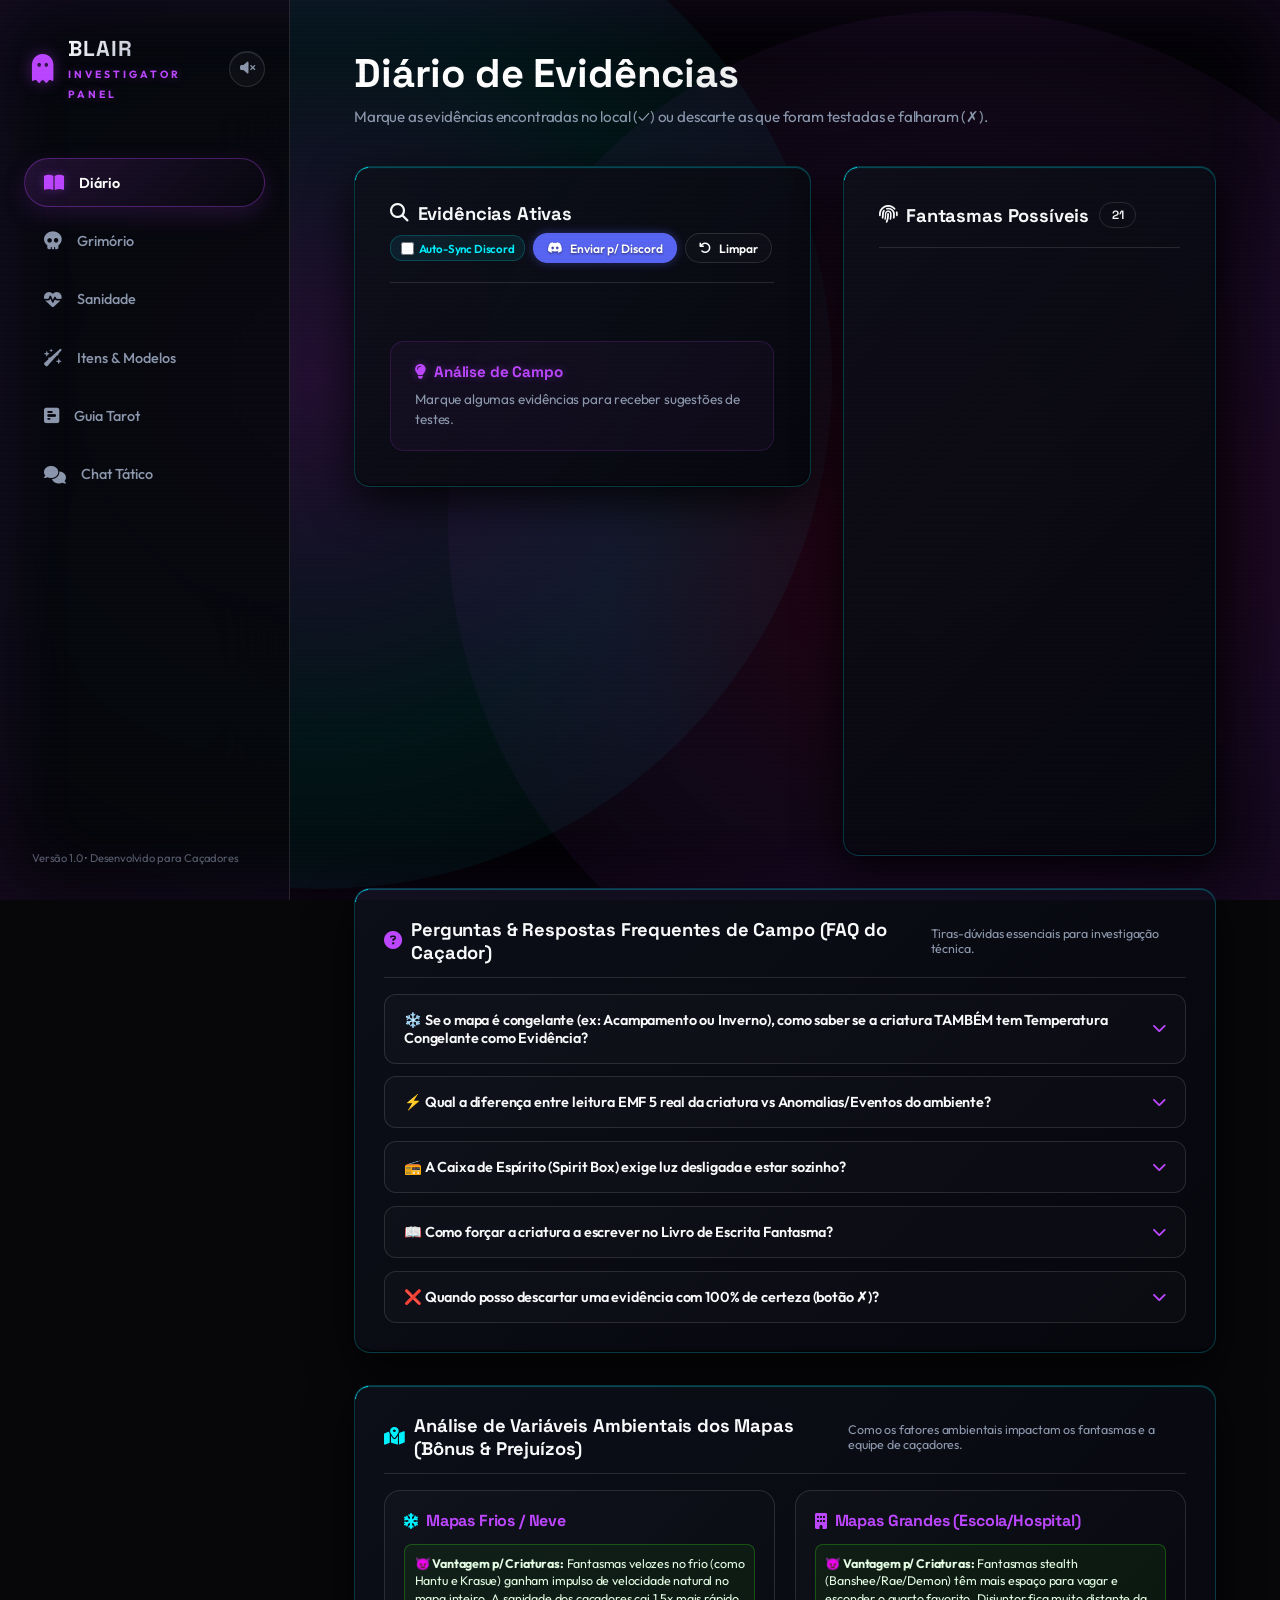
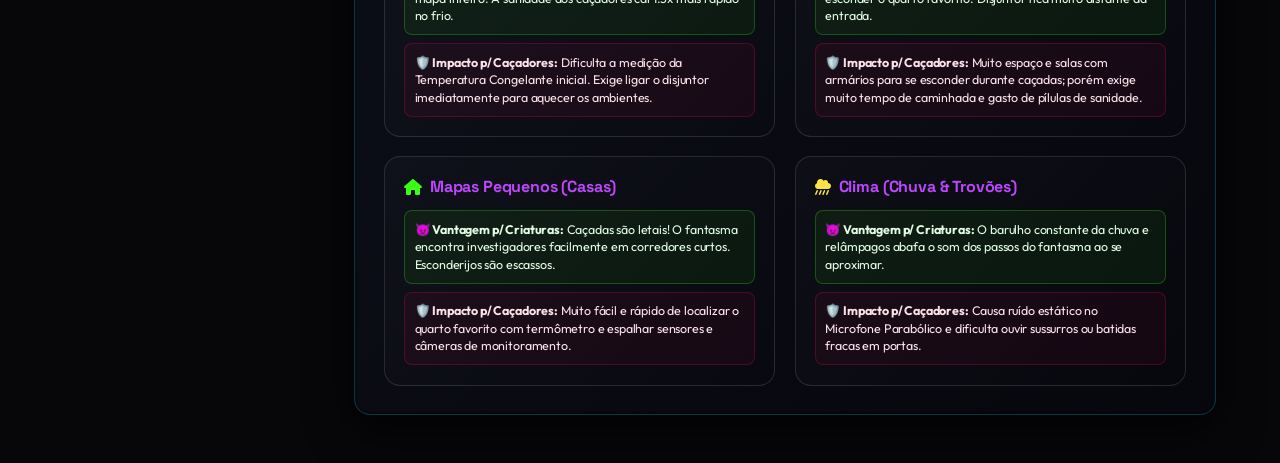
==== index.html @ cfa24bbe "Add files via upload" ====
<!DOCTYPE html>
<html lang="pt-BR">
<head>
    <meta charset="UTF-8">
    <meta name="viewport" content="width=device-width, initial-scale=1.0">
    <meta name="description" content="O guia interativo definitivo para investigadores do jogo Blair no Roblox. Calcule riscos de caçada, filtre evidências e conheça os 21 fantasmas.">
    <title>Diário do Investigador: Blair (Roblox)</title>
    <!-- Google Fonts -->
    <link rel="preconnect" href="https://fonts.googleapis.com">
    <link rel="preconnect" href="https://fonts.gstatic.com" crossorigin>
    <link href="https://fonts.googleapis.com/css2?family=Outfit:wght@300;400;600;800&family=Space+Grotesk:wght@400;700&display=swap" rel="stylesheet">
    <!-- FontAwesome for Icons -->
    <link rel="stylesheet" href="https://cdnjs.cloudflare.com/ajax/libs/font-awesome/6.4.0/css/all.min.css">
    <!-- Custom CSS -->
    <link rel="stylesheet" href="styles.css">
</head>
<body class="dark-theme">
    <div class="glow-container"></div>
    
    <div id="global-toast-notification" style="position: fixed; top: 20px; right: 20px; z-index: 99999; display: flex; flex-direction: column; gap: 0.5rem; pointer-events: none;"></div>

    <div class="app-container">
        <!-- Sidebar Navigation -->
        <aside class="sidebar">
            <div class="brand" style="display: flex; justify-content: space-between; align-items: center; width: 100%; margin-bottom: 3.5rem;">
                <div style="display: flex; align-items: center; gap: 0.9rem;">
                    <i class="fa-solid fa-ghost logo-icon"></i>
                    <div class="brand-text">
                        <h2>BLAIR</h2>
                        <span>INVESTIGATOR PANEL</span>
                    </div>
                </div>
                <button id="btn-toggle-audio" class="state-btn" style="border-radius: 50%; width: 36px; height: 36px; background: rgba(255,255,255,0.03); border: 1px solid var(--border-color); color: var(--text-muted); cursor: pointer; flex-shrink: 0;" title="Alternar Áudio Espacial">
                    <i class="fa-solid fa-volume-xmark" id="audio-icon"></i>
                </button>
            </div>
            <nav class="nav-menu">
                <button class="nav-btn active" data-tab="solver" id="btn-solver">
                    <i class="fa-solid fa-book-open"></i> <span>Diário</span>
                </button>
                <button class="nav-btn" data-tab="ghosts" id="btn-ghosts">
                    <i class="fa-solid fa-skull"></i> <span>Grimório</span>
                </button>
                <button class="nav-btn" data-tab="sanity" id="btn-sanity">
                    <i class="fa-solid fa-heart-pulse"></i> <span>Sanidade</span>
                </button>
                <button class="nav-btn" data-tab="cursed" id="btn-cursed">
                    <i class="fa-solid fa-wand-sparkles"></i> <span>Itens & Modelos</span>
                </button>
                <button class="nav-btn" data-tab="tarot-guide" id="btn-tarot-guide">
                    <i class="fa-solid fa-square-poll-horizontal"></i> <span>Guia Tarot</span>
                </button>
                <button class="nav-btn" data-tab="forum" id="btn-forum">
                    <i class="fa-solid fa-comments"></i> <span>Chat Tático</span>
                </button>
            </nav>
            <div class="sidebar-footer">
                <p>Versão 1.0 • Desenvolvido para Caçadores</p>
            </div>
        </aside>

        <!-- Main Content Area -->
        <main class="main-content">
            <!-- Mobile Top Bar (Mobile Only) -->
            <header class="mobile-top-bar">
                <div style="display: flex; align-items: center; gap: 0.6rem;">
                    <i class="fa-solid fa-ghost logo-icon" style="font-size: 1.25rem; color: var(--primary);"></i>
                    <div>
                        <h2 style="font-family: var(--font-header); font-size: 1.05rem; color: #fff; margin: 0; letter-spacing: 1px;">BLAIR <span style="font-size: 0.6rem; color: var(--accent-blue); font-family: var(--font-body); display: inline-block; margin-left: 0.3rem;">HUD MOBILE</span></h2>
                    </div>
                </div>
                <button id="btn-toggle-audio-mobile" class="state-btn" style="border-radius: 50%; width: 38px; height: 38px; background: rgba(255,255,255,0.05); border: 1px solid var(--border-color); color: var(--text-muted); cursor: pointer; display: flex; align-items: center; justify-content: center;" title="Alternar Som">
                    <i class="fa-solid fa-volume-xmark" id="audio-icon-mobile"></i>
                </button>
            </header>

            <!-- TAB 1: EVIDENCE SOLVER -->
            <section id="tab-solver" class="tab-content active">
                <header class="tab-header">
                    <h1>Diário de Evidências</h1>
                    <p>Marque as evidências encontradas no local (✓) ou descarte as que foram testadas e falharam (✗).</p>
                </header>
                
                <div class="grid-layout">
                    <!-- Left: Evidence Control Center -->
                    <div class="card glass-card evidence-control">
                        <div class="card-header" style="flex-wrap: wrap; gap: 0.5rem; justify-content: space-between; align-items: center;">
                            <h3><i class="fa-solid fa-magnifying-glass"></i> Evidências Ativas</h3>
                            <div style="display: flex; gap: 0.5rem; align-items: center; flex-wrap: wrap;">
                                <label style="font-size: 0.72rem; color: var(--accent-blue); display: flex; align-items: center; gap: 0.3rem; cursor: pointer; font-weight: 600; background: rgba(0,240,255,0.08); padding: 0.3rem 0.6rem; border-radius: 12px; border: 1px solid rgba(0,240,255,0.2);">
                                    <input type="checkbox" id="chk-auto-discord-sync" style="accent-color: var(--accent-blue);"> Auto-Sync Discord
                                </label>
                                <button class="btn btn-primary" id="btn-broadcast-solver-discord" style="background: #5865F2; border-color: #5865F2; font-size: 0.75rem; padding: 0.4rem 0.8rem; border-radius: 14px; box-shadow: 0 0 10px rgba(88,101,242,0.4);">
                                    <i class="fa-brands fa-discord"></i> Enviar p/ Discord
                                </button>
                                <button class="btn btn-secondary" id="btn-reset-evidence" style="font-size: 0.75rem; padding: 0.4rem 0.8rem;">
                                    <i class="fa-solid fa-arrow-rotate-left"></i> Limpar
                                </button>
                            </div>
                        </div>
                        
                        <div class="evidence-list" id="evidence-selector-grid">
                            <!-- Evidences will be dynamically rendered here with 3 states: Neutral, Confirmed, Discarded -->
                        </div>

                        <!-- Solver Recommendations box -->
                        <div class="recommendations-box" id="solver-recommendations">
                            <h4><i class="fa-solid fa-lightbulb"></i> Análise de Campo</h4>
                            <p id="recommendation-text">Marque algumas evidências para receber sugestões de testes.</p>
                        </div>

                        <!-- Tool Image Viewer -->
                        <div class="tool-viewer-box glass-card" id="tool-photo-viewer" style="margin-top: 1.5rem; display: none; padding: 1.2rem;">
                            <h4 style="color: var(--accent-blue); font-size: 0.95rem; margin-bottom: 0.8rem; display: flex; align-items: center; gap: 0.5rem; font-family: var(--font-header);">
                                <i class="fa-solid fa-camera"></i> Detalhe do Equipamento
                            </h4>
                            <div class="tool-photo-container" style="width: 100%; height: 180px; border-radius: 8px; overflow: hidden; border: 1px solid var(--border-color); background: rgba(0,0,0,0.3); margin-bottom: 0.8rem;">
                                <img id="tool-photo-img" src="" alt="Foto do item" style="width: 100%; height: 100%; object-fit: cover;">
                            </div>
                            <h5 id="tool-photo-name" style="font-size: 0.9rem; margin-bottom: 0.3rem; color: var(--text-main); font-weight: 700;">Dispositivo</h5>
                            <p id="tool-photo-desc" style="font-size: 0.75rem; color: var(--text-muted); line-height: 1.4;">Carregando...</p>
                        </div>
                    </div>

                    <!-- Right: Filtered Ghost List -->
                    <div class="card glass-card possible-ghosts-container">
                        <div class="card-header">
                            <h3>
                                <i class="fa-solid fa-fingerprint"></i> Fantasmas Possíveis 
                                <span class="badge" id="possible-ghost-count">21</span>
                            </h3>
                        </div>
                        <div class="ghosts-scroll-list" id="possible-ghosts-list">
                            <!-- Filtered ghosts list with evidence bubbles will be rendered here -->
                        </div>
                    </div>
                </div>

                <!-- FAQ & Practical Questions Section -->
                <div class="card glass-card" style="margin-top: 2rem; padding: 1.8rem;">
                    <div class="card-header" style="margin-bottom: 1rem; border-bottom: 1px solid var(--border-color); padding-bottom: 0.8rem;">
                        <h3><i class="fa-solid fa-circle-question" style="color: var(--primary);"></i> Perguntas & Respostas Frequentes de Campo (FAQ do Caçador)</h3>
                        <span style="font-size: 0.78rem; color: var(--text-muted);">Tiras-dúvidas essenciais para investigação técnica.</span>
                    </div>

                    <div class="faq-accordion">
                        <div class="faq-item">
                            <div class="faq-question">
                                <span>❄️ Se o mapa é congelante (ex: Acampamento ou Inverno), como saber se a criatura TAMBÉM tem Temperatura Congelante como Evidência?</span>
                                <i class="fa-solid fa-chevron-down chevron-icon"></i>
                            </div>
                            <div class="faq-answer">
                                Nos mapas com clima frio ou congelante natural, a temperatura ambiente do mapa já cai naturalmente perto de 0°C a 3°C. Para confirmar se a <strong>Temperatura Congelante é uma Evidência oficial da criatura</strong>:<br>
                                1. <strong>Ligue o Disjuntor Geral (Breaker):</strong> Isso aquece o mapa normal para cerca de 10°C a 15°C. Se a sala do fantasma continuar caindo abaixo de 0°C ou atingir valores negativos (&lt; 0°C ou -5°C no Termômetro), é EVIDÊNCIA CONFIRMADA.<br>
                                2. <strong>Vapor da Respiração:</strong> Em mapas normais aquecidos, ver o bafinho/vapor da boca só ocorre no quarto do fantasma com evidência de frio.
                            </div>
                        </div>

                        <div class="faq-item">
                            <div class="faq-question">
                                <span>⚡ Qual a diferença entre leitura EMF 5 real da criatura vs Anomalias/Eventos do ambiente?</span>
                                <i class="fa-solid fa-chevron-down chevron-icon"></i>
                            </div>
                            <div class="faq-answer">
                                Anomalias elétricas normais do mapa causam picos temporários de EMF Nível 2 a 4 ao apagar luzes ou mexer em portas. <strong>EMF Nível 5 é uma prova oficial</strong> e só ocorre quando há uma chance de 25% em QUALQUER interação do fantasma (arremessar objeto, tocar janela ou bater porta) apitar exatamente no nível 5 (todas as luzes vermelhas do leitor).
                            </div>
                        </div>

                        <div class="faq-item">
                            <div class="faq-question">
                                <span>📻 A Caixa de Espírito (Spirit Box) exige luz desligada e estar sozinho?</span>
                                <i class="fa-solid fa-chevron-down chevron-icon"></i>
                            </div>
                            <div class="faq-answer">
                                Sim! Para obter resposta na Spirit Box, você deve obrigatoriamente estar no mesmo quarto que o fantasma, com as <strong>luzes da sala completamente desligadas</strong>. Fantasmas tímidos (como o Shade) exigem que apenas 1 jogador esteja na sala para responder.
                            </div>
                        </div>

                        <div class="faq-item">
                            <div class="faq-question">
                                <span>📖 Como forçar a criatura a escrever no Livro de Escrita Fantasma?</span>
                                <i class="fa-solid fa-chevron-down chevron-icon"></i>
                            </div>
                            <div class="faq-answer">
                                Coloque o livro no caminho exato onde o fantasma vaga ou perto do ponto de maior atividade física. Se houver muitos objetos soltos na sala, o fantasma pode preferir jogá-los em vez de escrever; remova objetos ao redor do livro para aumentar a chance de escrita!
                            </div>
                        </div>

                        <div class="faq-item">
                            <div class="faq-question">
                                <span>❌ Quando posso descartar uma evidência com 100% de certeza (botão ✗)?</span>
                                <i class="fa-solid fa-chevron-down chevron-icon"></i>
                            </div>
                            <div class="faq-answer">
                                Só descarte uma evidência se você realizou o teste no quarto correto com sanidade adequada. Exemplo: se o fantasma interagiu 10 vezes com a câmera de vídeo no escuro e NUNCA mostrou Orbes ou DOTS, ou se você passou 5 minutos na sala congelada com o disjuntor ligado e a temperatura nunca caiu abaixo de 5°C.
                            </div>
                        </div>
                    </div>
                </div>

                <!-- Map Variables Section (Pros & Cons for Creatures vs Hunters) -->
                <div class="card glass-card" style="margin-top: 2rem; padding: 1.8rem;">
                    <div class="card-header" style="margin-bottom: 1rem; border-bottom: 1px solid var(--border-color); padding-bottom: 0.8rem;">
                        <h3><i class="fa-solid fa-map-location-dot" style="color: var(--accent-blue);"></i> Análise de Variáveis Ambientais dos Mapas (Bônus & Prejuízos)</h3>
                        <span style="font-size: 0.78rem; color: var(--text-muted);">Como os fatores ambientais impactam os fantasmas e a equipe de caçadores.</span>
                    </div>

                    <div class="map-grid">
                        <!-- Map Factor 1: Frio & Neve -->
                        <div class="map-card">
                            <h4><i class="fa-solid fa-snowflake" style="color: var(--accent-blue);"></i> Mapas Frios / Neve</h4>
                            <div class="map-pro-con">
                                <div class="map-pro">
                                    <strong>👿 Vantagem p/ Criaturas:</strong> Fantasmas velozes no frio (como Hantu e Krasue) ganham impulso de velocidade natural no mapa inteiro. A sanidade dos caçadores cai 1.5x mais rápido no frio.
                                </div>
                                <div class="map-con">
                                    <strong>🛡️ Impacto p/ Caçadores:</strong> Dificulta a medição da Temperatura Congelante inicial. Exige ligar o disjuntor imediatamente para aquecer os ambientes.
                                </div>
                            </div>
                        </div>

                        <!-- Map Factor 2: Mapas Grandes -->
                        <div class="map-card">
                            <h4><i class="fa-solid fa-building" style="color: var(--primary);"></i> Mapas Grandes (Escola/Hospital)</h4>
                            <div class="map-pro-con">
                                <div class="map-pro">
                                    <strong>👿 Vantagem p/ Criaturas:</strong> Fantasmas stealth (Banshee/Rae/Demon) têm mais espaço para vagar e esconder o quarto favorito. Disjuntor fica muito distante da entrada.
                                </div>
                                <div class="map-con">
                                    <strong>🛡️ Impacto p/ Caçadores:</strong> Muito espaço e salas com armários para se esconder durante caçadas; porém exige muito tempo de caminhada e gasto de pílulas de sanidade.
                                </div>
                            </div>
                        </div>

                        <!-- Map Factor 3: Mapas Pequenos -->
                        <div class="map-card">
                            <h4><i class="fa-solid fa-house" style="color: var(--accent-green);"></i> Mapas Pequenos (Casas)</h4>
                            <div class="map-pro-con">
                                <div class="map-pro">
                                    <strong>👿 Vantagem p/ Criaturas:</strong> Caçadas são letais! O fantasma encontra investigadores facilmente em corredores curtos. Esconderijos são escassos.
                                </div>
                                <div class="map-con">
                                    <strong>🛡️ Impacto p/ Caçadores:</strong> Muito fácil e rápido de localizar o quarto favorito com termômetro e espalhar sensores e câmeras de monitoramento.
                                </div>
                            </div>
                        </div>

                        <!-- Map Factor 4: Clima & Chuva -->
                        <div class="map-card">
                            <h4><i class="fa-solid fa-cloud-showers-heavy" style="color: var(--accent-yellow);"></i> Clima (Chuva & Trovões)</h4>
                            <div class="map-pro-con">
                                <div class="map-pro">
                                    <strong>👿 Vantagem p/ Criaturas:</strong> O barulho constante da chuva e relâmpagos abafa o som dos passos do fantasma ao se aproximar.
                                </div>
                                <div class="map-con">
                                    <strong>🛡️ Impacto p/ Caçadores:</strong> Causa ruído estático no Microfone Parabólico e dificulta ouvir sussurros ou batidas fracas em portas.
                                </div>
                            </div>
                        </div>
                    </div>
                </div>
            </section>

            <!-- TAB 2: GHOST GRIMORE -->
            <section id="tab-ghosts" class="tab-content">
                <header class="tab-header">
                    <h1>Grimório de Fantasmas</h1>
                    <p>Consulte a enciclopédia completa das 21 entidades paranormais do Blair.</p>
                </header>

                <div class="search-filter-bar">
                    <div class="search-box">
                        <i class="fa-solid fa-magnifying-glass"></i>
                        <input type="text" id="ghost-search-input" placeholder="Pesquisar fantasma pelo nome...">
                    </div>
                    <div class="filter-tags">
                        <button class="filter-btn active" data-filter="all">Todos</button>
                        <button class="filter-btn" data-filter="aggressive">Altamente Agressivos</button>
                        <button class="filter-btn" data-filter="speed">Velozes na Caçada</button>
                        <button class="filter-btn" data-filter="blair-special">Exclusivos Blair</button>
                    </div>
                </div>
                
                <div class="evidence-filter-bar" style="margin-bottom: 1rem; display: flex; gap: 0.5rem; flex-wrap: wrap; align-items: center; background: rgba(255,255,255,0.01); padding: 0.8rem 1rem; border-radius: 10px; border: 1px solid var(--border-color);">
                    <span style="font-size: 0.85rem; font-weight: 700; color: var(--text-muted); margin-right: 0.5rem;">Filtrar por Evidência Requerida:</span>
                    <button class="filter-btn active ev-filter-btn" data-ev-filter="all">Todas</button>
                    <button class="filter-btn ev-filter-btn" data-ev-filter="emf">EMF Nív. 5</button>
                    <button class="filter-btn ev-filter-btn" data-ev-filter="temp">Temp. Negativa</button>
                    <button class="filter-btn ev-filter-btn" data-ev-filter="box">Spirit Box</button>
                    <button class="filter-btn ev-filter-btn" data-ev-filter="orbs">Orbes</button>
                    <button class="filter-btn ev-filter-btn" data-ev-filter="uv">Ultravioleta</button>
                    <button class="filter-btn ev-filter-btn" data-ev-filter="book">Escrita Fantasma</button>
                    <button class="filter-btn ev-filter-btn" data-ev-filter="sls">Anomalia SLS</button>
                </div>
                
                <div class="advanced-filters-bar" style="margin-bottom: 2rem; display: flex; flex-direction: column; gap: 0.8rem; background: rgba(255,255,255,0.01); padding: 1rem; border-radius: 10px; border: 1px solid var(--border-color);">
                    <div style="display: flex; gap: 0.5rem; flex-wrap: wrap; align-items: center;">
                        <span style="font-size: 0.85rem; font-weight: 700; color: var(--text-muted); margin-right: 0.5rem; min-width: 140px;">Velocidade de Caçada:</span>
                        <button class="filter-btn active speed-filter-btn" data-speed-filter="all">Todas</button>
                        <button class="filter-btn speed-filter-btn" data-speed-filter="los_accel">Acelera c/ Visão</button>
                        <button class="filter-btn speed-filter-btn" data-speed-filter="constant">Constante</button>
                        <button class="filter-btn speed-filter-btn" data-speed-filter="variable">Variável / Especial</button>
                    </div>
                    <div style="display: flex; gap: 0.5rem; flex-wrap: wrap; align-items: center;">
                        <span style="font-size: 0.85rem; font-weight: 700; color: var(--text-muted); margin-right: 0.5rem; min-width: 140px;">Atividade no Quarto:</span>
                        <button class="filter-btn active activity-filter-btn" data-activity-filter="all">Todas</button>
                        <button class="filter-btn activity-filter-btn" data-activity-filter="high">Muito Ativo</button>
                        <button class="filter-btn activity-filter-btn" data-activity-filter="shy">Tímido / Passivo</button>
                        <button class="filter-btn activity-filter-btn" data-activity-filter="standard">Padrão</button>
                    </div>
                    <div style="display: flex; gap: 0.5rem; flex-wrap: wrap; align-items: center;">
                        <span style="font-size: 0.85rem; font-weight: 700; color: var(--text-muted); margin-right: 0.5rem; min-width: 140px;">Limiar de Caçada:</span>
                        <button class="filter-btn active sanity-filter-btn" data-sanity-filter="all">Todos</button>
                        <button class="filter-btn sanity-filter-btn" data-sanity-filter="early">Caçador Precoce (>=60% San.)</button>
                        <button class="filter-btn sanity-filter-btn" data-sanity-filter="standard">Padrão (50% San.)</button>
                        <button class="filter-btn sanity-filter-btn" data-sanity-filter="late">Caçador Tardio (<=35% San.)</button>
                    </div>
                </div>

                <div class="ghosts-grid" id="ghosts-grid-container">
                    <!-- Complete ghost cards will be dynamically rendered here -->
                </div>
            </section>

            <!-- TAB 3: SANITY & HUNT CALCULATOR -->
            <section id="tab-sanity" class="tab-content">
                <header class="tab-header">
                    <h1>Sensor de Sanidade</h1>
                    <p>Monitore a sanidade da equipe e descubra quais fantasmas são capazes de iniciar uma caçada ativa.</p>
                </header>

                <div class="grid-layout-sanity">
                    <!-- Sanity Control Card -->
                    <div class="card glass-card sanity-card">
                        <h3>Controle de Sanidade Média</h3>
                        <div class="sanity-display-container">
                            <span id="sanity-percentage">50%</span>
                        </div>
                        <div class="slider-wrapper">
                            <i class="fa-solid fa-face-smile icon-safe"></i>
                            <input type="range" id="sanity-slider" min="0" max="100" value="50" class="custom-slider">
                            <i class="fa-solid fa-face-skull icon-danger"></i>
                        </div>
                        
                        <div class="risk-indicator" id="sanity-risk-level">
                            <span class="risk-label">Risco de Caçada:</span>
                            <span class="risk-status" id="risk-status-value">MODERADO</span>
                        </div>
                        <p class="sanity-desc">Ajuste o controle deslizante para representar a sanidade média mostrada na tela do caminhão.</p>
                    </div>

                    <!-- Active Hunters Card -->
                    <div class="card glass-card active-hunters-card">
                        <div class="card-header">
                            <h3><i class="fa-solid fa-triangle-exclamation"></i> Quem Pode Caçar Agora?</h3>
                            <span class="badge danger-badge" id="active-hunters-count">10</span>
                        </div>
                        <div class="hunters-list" id="active-hunters-container">
                            <!-- Ghost items showing those who can hunt at the current sanity level -->
                        </div>
                    </div>

                    <!-- Card 3: Cronômetro Tático de Caçada & Cooldown -->
                    <div class="card glass-card" style="grid-column: 1 / -1; margin-top: 1.8rem; padding: 2rem; border-color: var(--accent-red); position: relative; overflow: hidden;">
                        <div style="display: flex; justify-content: space-between; align-items: center; margin-bottom: 1.2rem; flex-wrap: wrap; gap: 1rem;">
                            <div style="display: flex; align-items: center; gap: 0.8rem;">
                                <i class="fa-solid fa-stopwatch-20" style="font-size: 2.2rem; color: var(--accent-red); text-shadow: 0 0 15px rgba(255,0,85,0.6);"></i>
                                <div>
                                    <h3 style="font-family: var(--font-header); font-size: 1.4rem; color: #fff; margin: 0;">Cronômetro Tático de Caçada & Carência (Cooldown)</h3>
                                    <span style="font-size: 0.8rem; color: var(--text-muted);">Monitore os segundos de caçada ativa e a contagem regressiva de segurança para o próximo ataque.</span>
                                </div>
                            </div>
                            <div id="hunt-timer-badge-status" class="badge danger-badge" style="font-size: 0.95rem; padding: 0.6rem 1.4rem; letter-spacing: 0.5px; background: rgba(57,255,20,0.1); border-color: var(--accent-green); color: var(--accent-green);">
                                🟢 AMBIENTE SEGURO DE EXPLORAÇÃO
                            </div>
                        </div>

                        <div style="display: grid; grid-template-columns: 1fr 1.5fr; gap: 2rem; align-items: center;">
                            <!-- Timer Big Display -->
                            <div style="display: flex; flex-direction: column; align-items: center; justify-content: center; background: rgba(0,0,0,0.4); border: 2px solid var(--border-color); border-radius: 20px; padding: 2rem; text-align: center;" id="hunt-timer-display-box">
                                <span id="hunt-timer-clock" style="font-family: var(--font-header); font-size: 4rem; font-weight: 900; color: var(--accent-green); text-shadow: 0 0 20px var(--accent-green-glow);">00:30</span>
                                <span id="hunt-timer-phase-label" style="font-size: 0.85rem; font-weight: 700; color: var(--text-muted); text-transform: uppercase; letter-spacing: 1px; margin-top: 0.5rem;">Aguardando Disparo</span>
                            </div>

                            <!-- Controls & Presets -->
                            <div style="display: flex; flex-direction: column; gap: 1.2rem;">
                                <div>
                                    <label style="font-size: 0.85rem; font-weight: 700; color: #fff; display: block; margin-bottom: 0.6rem;">Selecione o Modo de Contagem:</label>
                                    <div style="display: grid; grid-template-columns: repeat(auto-fit, minmax(180px, 1fr)); gap: 0.6rem;">
                                        <button class="filter-btn active timer-preset-btn" data-mode="hunt" data-seconds="30" style="padding: 0.6rem; text-align: center; border-color: rgba(255,0,85,0.4); color: var(--accent-red); font-weight: 700;">
                                            🔴 Caçada Ativa (30s)
                                        </button>
                                        <button class="filter-btn timer-preset-btn" data-mode="cooldown-std" data-seconds="30" style="padding: 0.6rem; text-align: center; border-color: rgba(0,240,255,0.4); color: var(--accent-blue); font-weight: 700;">
                                            🟡 Carência Normal (30s)
                                        </button>
                                        <button class="filter-btn timer-preset-btn" data-mode="cooldown-demon" data-seconds="20" style="padding: 0.6rem; text-align: center; border-color: rgba(188,71,255,0.4); color: var(--primary); font-weight: 700;">
                                            👿 Carência Demon (20s)
                                        </button>
                                        <button class="filter-btn timer-preset-btn" data-mode="cooldown-smudge" data-seconds="90" style="padding: 0.6rem; text-align: center; border-color: rgba(57,255,20,0.4); color: var(--accent-green); font-weight: 700;">
                                            🌿 Incenso / Smudge (90s)
                                        </button>
                                    </div>
                                </div>

                                <div style="display: flex; gap: 1rem;">
                                    <button class="btn btn-primary btn-lg" id="btn-start-hunt-timer" style="flex: 1; background: var(--accent-red); border-color: var(--accent-red); font-size: 1rem; font-weight: 800;">
                                        <i class="fa-solid fa-play"></i> INICIAR CRONÔMETRO
                                    </button>
                                    <button class="btn btn-secondary btn-lg" id="btn-reset-hunt-timer" style="padding: 0.9rem 1.8rem;">
                                        <i class="fa-solid fa-rotate-left"></i> REINICIAR
                                    </button>
                                </div>
                            </div>
                        </div>
                    </div>
                </div>
            </section>

            <!-- TAB 4: CURSED ITEMS & TAROT & MODELS -->
            <section id="tab-cursed" class="tab-content">
                <header class="tab-header">
                    <h1>Biblioteca Técnica de Blair</h1>
                    <p>Estude os itens amaldiçoados, modelos físicos das entidades, assinaturas acústicas e dinâmicas ambientais.</p>
                </header>

                <!-- Sub-tab Navigation inside tab-cursed -->
                <div class="sub-tab-bar" style="display: flex; gap: 0.5rem; margin-bottom: 1.5rem; border-bottom: 1px solid var(--border-color); padding-bottom: 0.8rem; overflow-x: auto;">
                    <button class="filter-btn active sub-tab-btn" data-sub-tab="cursed-sim">Objetos Amaldiçoados</button>
                    <button class="filter-btn sub-tab-btn" data-sub-tab="all-equipment">Catálogo Completo (18 Itens)</button>
                    <button class="filter-btn sub-tab-btn" data-sub-tab="ghost-models">Skins & Assinaturas Acústicas</button>
                    <button class="filter-btn sub-tab-btn" data-sub-tab="technical-deductions">Metodologias Ambientais</button>
                </div>

                <!-- Sub-tab 1: Cursed items and simulation -->
                <div id="sub-tab-cursed-sim" class="sub-tab-content active-sub-content">
                    <div class="grid-layout-cursed">
                        <!-- Left: Cursed Item Selection & Details -->
                        <div class="card glass-card cursed-selector-card">
                            <h3>Selecione o Item da Partida</h3>
                            <div class="cursed-icons-grid">
                                <div class="cursed-item-btn active" data-item="tarot" id="cursed-tarot">
                                    <i class="fa-solid fa-copy"></i>
                                    <span>Cartas de Tarot</span>
                                </div>
                                <div class="cursed-item-btn" data-item="board" id="cursed-board">
                                    <i class="fa-solid fa-table"></i>
                                    <span>Tábua Ouija</span>
                                </div>
                                <div class="cursed-item-btn" data-item="music" id="cursed-music">
                                    <i class="fa-solid fa-music"></i>
                                    <span>Caixa de Música</span>
                                </div>
                                <div class="cursed-item-btn" data-item="circle" id="cursed-circle">
                                    <i class="fa-solid fa-circle-notch"></i>
                                    <span>Círculo Invocação</span>
                                </div>
                            </div>

                            <div class="cursed-description-box" id="cursed-details-display">
                                <!-- Details about the active cursed item -->
                            </div>
                        </div>

                        <!-- Right: Tarot Simulation Deck -->
                        <div class="card glass-card tarot-simulator-card" id="tarot-simulator-panel">
                            <div class="card-header">
                                <h3><i class="fa-solid fa-wand-magic-sparkles"></i> Baralho do Destino</h3>
                                <button class="btn btn-secondary" id="btn-reset-deck">Recarregar Deck</button>
                            </div>
                            
                            <div class="tarot-playfield">
                                <div class="tarot-card-container">
                                    <div class="tarot-card-inner" id="tarot-card-graphic">
                                        <!-- Front Face -->
                                        <div class="tarot-face tarot-front">
                                            <div class="tarot-design">
                                                <i class="fa-solid fa-ghost"></i>
                                                <span>COMPRAR CARTA</span>
                                            </div>
                                        </div>
                                        <!-- Back Face (Revealed Card) -->
                                        <div class="tarot-face tarot-back" id="tarot-back-face">
                                            <div class="tarot-result" id="tarot-card-result">
                                                <h4 id="tarot-card-title">A MORTE</h4>
                                                <i class="fa-solid fa-skull" id="tarot-card-icon"></i>
                                                <p id="tarot-card-desc">Inicia uma Caçada Amaldiçoada imediata.</p>
                                            </div>
                                        </div>
                                    </div>
                                </div>
                                
                                <button class="btn btn-primary btn-lg" id="btn-draw-card">Puxar Carta</button>
                                <span class="cards-left-text" id="cards-remaining-count">Cartas Restantes: 10/10</span>
                            </div>
                        </div>
                    </div>
                </div>

                <!-- Sub-tab 2: Catálogo Completo de Equipamentos & Curiosidades (18 Itens) -->
                <div id="sub-tab-all-equipment" class="sub-tab-content" style="display: none;">
                    <div class="card glass-card" style="padding: 1.5rem; margin-bottom: 1.5rem;">
                        <h3 style="color: var(--accent-blue); margin-bottom: 0.5rem; font-family: var(--font-header); display: flex; align-items: center; gap: 0.5rem;">
                            <i class="fa-solid fa-boxes-packing"></i> Catálogo Completo de Equipamentos & Curiosidades (18 Itens)
                        </h3>
                        <p style="font-size: 0.85rem; color: var(--text-muted); line-height: 1.5; margin-bottom: 1.2rem;">
                            Guia técnico oficial de todas as 18 ferramentas de investigação de Blair, seus níveis de eficiência, funções exatas e curiosidades táticas.
                        </p>
                        
                        <div class="models-grid-layout" id="equipment-grid-container" style="display: grid; grid-template-columns: repeat(auto-fit, minmax(290px, 1fr)); gap: 1.2rem;">
                            <!-- Equipment items will be dynamically generated by JS -->
                        </div>
                    </div>
                </div>

                <!-- Sub-tab 3: Physical models & Acoustics -->
                <div id="sub-tab-ghost-models" class="sub-tab-content" style="display: none;">
                    <div class="card glass-card" style="padding: 1.5rem; margin-bottom: 1.5rem;">
                        <h3 style="color: var(--accent-blue); margin-bottom: 0.5rem; font-family: var(--font-header);"><i class="fa-solid fa-headphones"></i> Aparência Cosmética vs. Áudio</h3>
                        <p style="font-size: 0.85rem; color: var(--text-muted); line-height: 1.5; margin-bottom: 1rem;">
                            <strong>Aviso Importante:</strong> O modelo tridimensional de um fantasma é 100% cosmético e não dita o tipo de entidade (um Shade pode parecer um palhaço, e um Demon pode parecer uma freira). No entanto, o modelo dita a <strong>assinatura acústica (áudio)</strong> e efeitos visuais da caçada!
                        </p>
                        <div style="background: rgba(239, 68, 68, 0.05); padding: 1.2rem; border-radius: 8px; border: 1px solid rgba(239, 68, 68, 0.15); margin-bottom: 1.5rem;">
                            <h4 style="color: var(--accent-red); font-size: 0.95rem; margin-bottom: 0.4rem; display: flex; align-items: center; gap: 0.5rem; font-family: var(--font-header);"><i class="fa-solid fa-triangle-exclamation"></i> A Anomalia de Áudio do Lament (Dedução Chave)</h4>
                            <p style="font-size: 0.8rem; color: var(--text-muted); line-height: 1.4;">
                                O **Lament** é a única entidade do jogo que silencia deliberadamente os passos e os sons guturais/cantos do modelo físico que usa. Se você ouvir passos altos de longe, mas durante a perseguição ele ficar em silêncio absoluto quando longe, é um Lament!
                            </p>
                        </div>
                        
                        <div class="models-grid-layout" id="models-grid-container" style="display: grid; grid-template-columns: repeat(auto-fit, minmax(280px, 1fr)); gap: 1.2rem;">
                            <!-- Models will be dynamically generated by JS -->
                        </div>
                    </div>
                </div>

                <!-- Sub-tab 3: Metodologias Técnicas -->
                <div id="sub-tab-technical-deductions" class="sub-tab-content" style="display: none;">
                    <div style="display: grid; grid-template-columns: repeat(auto-fit, minmax(300px, 1fr)); gap: 1.5rem;">
                        <div class="card glass-card" style="padding: 1.5rem;">
                            <h3 style="color: var(--accent-blue); font-size: 1.1rem; margin-bottom: 0.8rem; font-family: var(--font-header);"><i class="fa-solid fa-temperature-arrow-down"></i> Termodinâmica Aplicada</h3>
                            <p style="font-size: 0.8rem; color: var(--text-muted); line-height: 1.5; margin-bottom: 0.5rem;">
                                - A temperatura do cômodo cai de forma gradual **somente** quando o fantasma está fisicamente no quarto.
                            </p>
                            <p style="font-size: 0.8rem; color: var(--text-muted); line-height: 1.5; margin-bottom: 0.5rem;">
                                - A temperatura do quarto favorito nunca volta a subir espontaneamente se ele continuar sendo o quarto favorito.
                            </p>
                            <p style="font-size: 0.8rem; color: var(--text-muted); line-height: 1.5; margin-bottom: 0.5rem;">
                                - O limiar para confirmar **Temperaturas Negativas** é de **&le; 1°C** (exibindo bafo de congelamento).
                            </p>
                            <p style="font-size: 0.8rem; color: var(--text-muted); line-height: 1.5; margin-bottom: 0.5rem;">
                                - **Roaming Térmico Exclusivo:** Se o **Yama** ou o **Nook** realizarem um roaming de mudança de quarto permanente, o quarto favorito anterior esquenta imediatamente e o novo quarto congela abruptamente.
                            </p>
                        </div>

                        <div class="card glass-card" style="padding: 1.5rem;">
                            <h3 style="color: var(--accent-red); font-size: 1.1rem; margin-bottom: 0.8rem; font-family: var(--font-header);"><i class="fa-solid fa-gauge-simple-high"></i> Dinâmicas de EMF</h3>
                            <p style="font-size: 0.8rem; color: var(--text-muted); line-height: 1.5; margin-bottom: 0.5rem;">
                                - **Interações simples:** Registram EMF Nível 2 ou Nível 3.
                            </p>
                            <p style="font-size: 0.8rem; color: var(--text-muted); line-height: 1.5; margin-bottom: 0.5rem;">
                                - **Manifestações físicas / eventos de fantasma:** Registram automaticamente EMF Nível 4.
                            </p>
                            <p style="font-size: 0.8rem; color: var(--text-muted); line-height: 1.5; margin-bottom: 0.5rem;">
                                - **Confirmação EMF 5:** Qualquer uma dessas leituras tem uma chance matemática de bater Nível 5 se for uma evidência válida do fantasma.
                            </p>
                            <p style="font-size: 0.8rem; color: var(--accent-red); line-height: 1.5; font-weight: 700; margin-bottom: 0.5rem;">
                                - **Alerta de Vuult:** Se o fantasma for o Vuult, ele pode sobrecarregar e explodir fisicamente leitores EMF colocados no chão com um estalo alto, inutilizando o dispositivo.
                            </p>
                        </div>

                        <div class="card glass-card" style="padding: 1.5rem;">
                            <h3 style="color: var(--accent-green); font-size: 1.1rem; margin-bottom: 0.8rem; font-family: var(--font-header);"><i class="fa-solid fa-camera"></i> Tecnologia de Luz Estruturada (SLS)</h3>
                            <p style="font-size: 0.8rem; color: var(--text-muted); line-height: 1.5; margin-bottom: 0.5rem;">
                                - A câmera SLS não exibe esqueletos flutuantes simples: ela projeta uma malha de luz que revela a criatura caminhando e executando animações físicas realistas.
                            </p>
                            <p style="font-size: 0.8rem; color: var(--text-muted); line-height: 1.5; margin-bottom: 0.5rem;">
                                - Dificuldade **Fácil** possui 100% de chance de manifestação SLS imediata após uma interação.
                            </p>
                            <p style="font-size: 0.8rem; color: var(--text-muted); line-height: 1.5; margin-bottom: 0.5rem;">
                                - **Wraith:** Apresenta animação SLS única, flutuando continuamente acima do solo.
                            </p>
                            <p style="font-size: 0.8rem; color: var(--text-muted); line-height: 1.5; margin-bottom: 0.5rem;">
                                - **Yama:** Pode fazer o SLS vagar de forma autônoma fora da sala e perseguir investigadores pelo mapa como uma caçada real.
                            </p>
                        </div>

                        <!-- Card 4: Dossiê de Curiosidades & Segredos Táticos -->
                        <div class="card glass-card" style="padding: 1.5rem; grid-column: 1 / -1; border-color: var(--accent-yellow);">
                            <h3 style="color: var(--accent-yellow); font-size: 1.15rem; margin-bottom: 0.8rem; font-family: var(--font-header); display: flex; align-items: center; gap: 0.5rem;">
                                <i class="fa-solid fa-user-secret"></i> Dossiê de Curiosidades & Segredos Ocultos de Blair
                            </h3>
                            <div style="display: grid; grid-template-columns: repeat(auto-fit, minmax(280px, 1fr)); gap: 1rem; font-size: 0.8rem; color: var(--text-muted); line-height: 1.5;">
                                <div style="background: rgba(254, 228, 64, 0.05); border: 1px solid rgba(254, 228, 64, 0.2); padding: 0.8rem; border-radius: 10px;">
                                    <strong style="color: var(--accent-yellow); display: block; margin-bottom: 0.3rem;">🎶 O Segredo da Caixa de Música:</strong>
                                    Se o fantasma chegar a menos de 5 metros da caixa enquanto ela toca, ele se materializa e caminha até ela. Se tocar na caixa ou em quem a segura, a caixa fecha e inicia uma **Caçada Amaldiçoada**. Jogar a caixa no chão aciona a caçada na hora!
                                </div>
                                <div style="background: rgba(0, 240, 255, 0.05); border: 1px solid rgba(0, 240, 255, 0.2); padding: 0.8rem; border-radius: 10px;">
                                    <strong style="color: var(--accent-blue); display: block; margin-bottom: 0.3rem;">🕯️ Foto de 3 Estrelas no Círculo:</strong>
                                    Ao acender as 5 velas do Círculo de Invocação, o fantasma fica **paralisado por 5 segundos** no centro. É o tempo exato para garantir uma foto perfeita de 3 estrelas antes que a caçada comece!
                                </div>
                                <div style="background: rgba(188, 71, 255, 0.05); border: 1px solid rgba(188, 71, 255, 0.2); padding: 0.8rem; border-radius: 10px;">
                                    <strong style="color: var(--primary); display: block; margin-bottom: 0.3rem;">🧸 O Desafio das 100 Bonecas (0.2% Tarot):</strong>
                                    Puxar a carta secreta *The Boo-Boo Doll* faz surgir de 40 a 100 bonequinhas roxas pela casa. Coletar todas sem morrer concede uma conquista emblemática exclusiva no Roblox!
                                </div>
                                <div style="background: rgba(239, 68, 68, 0.05); border: 1px solid rgba(239, 68, 68, 0.2); padding: 0.8rem; border-radius: 10px;">
                                    <strong style="color: var(--accent-red); display: block; margin-bottom: 0.3rem;">✝️ Mito do Crucifixo na Caçada:</strong>
                                    O crucifixo só impede o fantasma de INICIAR a caçada se ele nascer a até 3m do item (ou 5m do Demon). Se a caçada já começou, segurar o crucifixo **não bloqueia o ataque**!
                                </div>
                            </div>
                        </div>
                    </div>
                </div>
            </section>

            <!-- TAB 5: TAROT GUIDE -->
            <section id="tab-tarot-guide" class="tab-content">
                <header class="tab-header">
                    <h1>Enciclopédia de Cartas de Tarot</h1>
                    <p>Consulte a lista completa das 12 cartas de Tarot oficiais de Blair, suas probabilidades de puxada e seus efeitos exatos.</p>
                </header>
                
                <div class="tarot-guide-grid" id="tarot-guide-grid-container">
                    <!-- Cards will be dynamically rendered here -->
                </div>

                <!-- Boo-Boo Doll Spawn Checklist (Premium Extra) -->
                <div class="card glass-card booboo-doll-card" style="margin-top: 3.5rem; padding: 2rem;">
                    <div style="display: flex; gap: 1.5rem; flex-wrap: wrap; align-items: center;">
                        <i class="fa-solid fa-person-running" style="font-size: 3.5rem; color: var(--accent-red); text-shadow: 0 0 15px var(--accent-red-glow);"></i>
                        <div style="flex: 1;">
                            <h3 style="font-family: var(--font-header); font-size: 1.4rem; margin-bottom: 0.5rem; color: #fff;">
                                🧸 Caçador de Bonecas Boo-Boo (Conquista de Emblema)
                            </h3>
                            <p style="font-size: 0.9rem; color: var(--text-muted); line-height: 1.5;">
                                Puxar a carta rara <strong>The Boo-Boo Doll (0.2%)</strong> espalha entre 40 e 100 bonecas pelo mapa. Pegar todas as bonecas sem morrer garante um emblema oficial no jogo! Use o checklist abaixo para registrar os locais de spawn das bonecas e não esquecer de nenhum cômodo:
                            </p>
                        </div>
                    </div>
                    
                    <div class="booboo-checklist-grid" style="display: grid; grid-template-columns: repeat(auto-fit, minmax(220px, 1fr)); gap: 1.2rem; margin-top: 1.5rem; border-top: 1px solid rgba(255,255,255,0.05); padding-top: 1.5rem;">
                        <div class="checklist-item" style="display: flex; align-items: center; gap: 0.8rem; background: rgba(255,255,255,0.02); padding: 0.6rem 1rem; border-radius: 8px; border: 1px solid var(--border-color);">
                            <input type="checkbox" id="spawn-stillhouse" style="accent-color: var(--primary); width: 18px; height: 18px;">
                            <label for="spawn-stillhouse" style="font-size: 0.85rem; cursor: pointer; color: var(--text-main);">Stillhouse (Pôrão/Garagem)</label>
                        </div>
                        <div class="checklist-item" style="display: flex; align-items: center; gap: 0.8rem; background: rgba(255,255,255,0.02); padding: 0.6rem 1rem; border-radius: 8px; border: 1px solid var(--border-color);">
                            <input type="checkbox" id="spawn-school" style="accent-color: var(--primary); width: 18px; height: 18px;">
                            <label for="spawn-school" style="font-size: 0.85rem; cursor: pointer; color: var(--text-main);">School (Salas/Vestiário)</label>
                        </div>
                        <div class="checklist-item" style="display: flex; align-items: center; gap: 0.8rem; background: rgba(255,255,255,0.02); padding: 0.6rem 1rem; border-radius: 8px; border: 1px solid var(--border-color);">
                            <input type="checkbox" id="spawn-finjito" style="accent-color: var(--primary); width: 18px; height: 18px;">
                            <label for="spawn-finjito" style="font-size: 0.85rem; cursor: pointer; color: var(--text-main);">Finjito's (Banheiro/Lobby)</label>
                        </div>
                    </div>
                </div>
            </section>

            <!-- TAB 6: TACTICAL CHAT FORUM (CYBER COMMAND HUD) -->
            <section id="tab-forum" class="tab-content">
                <!-- Tactical Command Banner -->
                <div class="command-hud-banner">
                    <div style="display: flex; align-items: center; gap: 1.2rem;">
                        <div class="tactical-pulse-dot"></div>
                        <div>
                            <h2 style="margin: 0; font-family: var(--font-header); font-size: 1.6rem; color: #fff; text-shadow: 0 0 12px rgba(0,240,255,0.6); display: flex; align-items: center; gap: 0.8rem;">
                                <i class="fa-solid fa-headset" style="color: var(--accent-blue); font-size: 1.8rem;"></i> CENTRAL DE COMANDO DE CAMPO
                            </h2>
                            <span style="font-size: 0.85rem; color: var(--accent-green); font-weight: 700; text-transform: uppercase; letter-spacing: 0.8px;">
                                🔒 TRANSMISSÃO CRIPTOGRAFADA DE CAMPO
                            </span>
                        </div>
                    </div>
                </div>

                <div class="grid-layout" style="grid-template-columns: 1.2fr 0.8fr; gap: 2rem;">
                    <!-- Tactical Transmission & Chat Console -->
                    <div class="card glass-card" style="padding: 1.6rem; height: 750px; display: flex; flex-direction: column; border-color: var(--accent-blue); overflow: hidden;">
                        <div class="card-header" style="padding-bottom: 1rem; margin-bottom: 1rem; border-bottom: 1px solid var(--border-color); display: flex; justify-content: space-between; align-items: center;">
                            <div style="display: flex; align-items: center; gap: 0.8rem;">
                                <i class="fa-solid fa-terminal" style="color: var(--accent-blue); font-size: 1.8rem;"></i>
                                <div>
                                    <h3 style="font-size: 1.25rem; margin: 0; font-family: var(--font-header); font-weight: 700;">Console de Comunicação Tática</h3>
                                    <span style="font-size: 0.8rem; color: var(--text-muted);">Transmissão Privada de Equipe</span>
                                </div>
                            </div>
                        </div>

                        <!-- Webhook Customizer -->
                        <div style="background: rgba(0,240,255,0.04); border: 1px solid rgba(0,240,255,0.2); border-radius: 12px; padding: 1rem; margin-bottom: 1rem;">
                            <label style="font-size: 0.8rem; font-weight: 700; color: #fff; display: block; margin-bottom: 0.4rem;">
                                <i class="fa-brands fa-discord" style="color: #5865F2;"></i> Seu Webhook do Discord (Opcional):
                            </label>
                            <div style="display: flex; gap: 0.6rem;">
                                <input type="password" id="custom-webhook-input" placeholder="Cole a URL do seu Webhook do Discord aqui..." style="flex: 1; padding: 0.6rem 0.9rem; border-radius: 8px; border: 1px solid var(--border-color); background: rgba(0,0,0,0.4); color: #fff; font-size: 0.82rem;">
                                <button class="btn btn-primary" id="btn-save-webhook" style="padding: 0.6rem 1.1rem; font-size: 0.82rem; font-weight: 700;">
                                    Salvar
                                </button>
                            </div>
                            <span style="font-size: 0.72rem; color: var(--text-muted); display: block; margin-top: 0.4rem;">Deixe em branco para usar apenas cópia local de mensagens. Cada jogador usa seu próprio canal!</span>
                        </div>

                        <!-- Live Radio Log Terminal -->
                        <div id="tactical-log-terminal" style="flex-grow: 1; min-height: 0; border-radius: 14px; padding: 1.2rem; border: 1px solid var(--border-color); background: #07090e; font-family: monospace; font-size: 0.85rem; color: var(--accent-green); overflow-y: auto; display: flex; flex-direction: column; gap: 0.6rem;">
                            <div style="color: var(--text-muted); border-bottom: 1px dashed rgba(255,255,255,0.1); padding-bottom: 0.4rem;">
                                [SISTEMA] Console Tático de Comunicação Inicializado. Nenhuma transmissão enviada ainda.
                            </div>
                        </div>
                    </div>

                    <!-- Right Column: Media Gallery & Radio & Secondary Objectives -->
                    <div style="display: flex; flex-direction: column; gap: 1.5rem;">
                        <!-- GIFs & Media Gallery Card -->
                        <div class="card glass-card" style="padding: 1.5rem;">
                            <h4 style="font-family: var(--font-header); font-size: 0.95rem; color: var(--primary); margin-bottom: 0.8rem; text-transform: uppercase;">
                                <i class="fa-solid fa-images"></i> Galeria de GIFs
                            </h4>
                            <p style="font-size: 0.72rem; color: var(--text-muted); margin-bottom: 0.8rem;">Clique no card para copiar o link do GIF. Colando no chat, a imagem carrega sozinha:</p>
                            
                            <div style="display: grid; grid-template-columns: repeat(2, 1fr); gap: 0.6rem;">
                                <div class="filter-btn copy-gif-btn" data-url="https://media.giphy.com/media/aTf4PONtSYLs3oOHmQ/giphy.gif" style="cursor: pointer; padding: 0.4rem; text-align: center; border-radius: 8px; display: flex; flex-direction: column; gap: 0.4rem; align-items: center;">
                                    <div style="height: 45px; width: 100%; background: url('https://media.giphy.com/media/aTf4PONtSYLs3oOHmQ/giphy.gif') center/cover; border-radius: 4px;"></div>
                                    <span style="font-size: 0.65rem; color: var(--text-main); font-weight: 600; white-space: nowrap;">👻 Fantasma</span>
                                </div>
                                <div class="filter-btn copy-gif-btn" data-url="https://media.giphy.com/media/26h0pkcQvqWaSLo52/giphy.gif" style="cursor: pointer; padding: 0.4rem; text-align: center; border-radius: 8px; display: flex; flex-direction: column; gap: 0.4rem; align-items: center;">
                                    <div style="height: 45px; width: 100%; background: url('https://media.giphy.com/media/26h0pkcQvqWaSLo52/giphy.gif') center/cover; border-radius: 4px;"></div>
                                    <span style="font-size: 0.65rem; color: var(--text-main); font-weight: 600; white-space: nowrap;">🏃‍♂️ Corra!</span>
                                </div>
                                <div class="filter-btn copy-gif-btn" data-url="https://media.giphy.com/media/12jifpKTQANQ1q/giphy.gif" style="cursor: pointer; padding: 0.4rem; text-align: center; border-radius: 8px; display: flex; flex-direction: column; gap: 0.4rem; align-items: center;">
                                    <div style="height: 45px; width: 100%; background: url('https://media.giphy.com/media/12jifpKTQANQ1q/giphy.gif') center/cover; border-radius: 4px;"></div>
                                    <span style="font-size: 0.65rem; color: var(--text-main); font-weight: 600; white-space: nowrap;">👹 Jumpscare</span>
                                </div>
                                <div class="filter-btn copy-gif-btn" data-url="https://media.giphy.com/media/3o7TKSj06tqgEpOGgE/giphy.gif" style="cursor: pointer; padding: 0.4rem; text-align: center; border-radius: 8px; display: flex; flex-direction: column; gap: 0.4rem; align-items: center;">
                                    <div style="height: 45px; width: 100%; background: url('https://media.giphy.com/media/3o7TKSj06tqgEpOGgE/giphy.gif') center/cover; border-radius: 4px;"></div>
                                    <span style="font-size: 0.65rem; color: var(--text-main); font-weight: 600; white-space: nowrap;">🏆 Vitória</span>
                                </div>
                            </div>
                        </div>

                        <!-- Card 2: Rádio Tático de Campo & Transmissão -->
                        <div class="card glass-card" style="padding: 1.5rem; border-color: var(--accent-blue);">
                            <div style="display: flex; justify-content: space-between; align-items: center; margin-bottom: 0.8rem;">
                                <h4 style="font-family: var(--font-header); font-size: 1rem; color: var(--accent-blue); margin: 0; text-transform: uppercase; display: flex; align-items: center; gap: 0.5rem;">
                                    <i class="fa-solid fa-walkie-talkie"></i> Rádio Tático & Transmissão
                                </h4>
                                <span class="badge" style="font-size: 0.72rem; padding: 0.25rem 0.6rem; border-color: var(--accent-green); color: var(--accent-green); background: rgba(57,255,20,0.08);">
                                    🎙️ Frequência 144.80 MHz
                                </span>
                            </div>

                            <p style="font-size: 0.78rem; color: var(--text-muted); margin-bottom: 1rem;">
                                Entre no canal de voz do Discord e envie transmissões em viva-voz para a equipe:
                            </p>

                            <!-- Direct Voice Channel Join Button -->
                            <a href="https://discord.com" target="_blank" class="btn btn-primary" style="display: flex; align-items: center; justify-content: center; gap: 0.6rem; width: 100%; padding: 0.75rem; font-size: 0.88rem; font-weight: 800; background: linear-gradient(135deg, #5865F2 0%, #4752C4 100%); border-color: #5865F2; box-shadow: 0 0 15px rgba(88,101,242,0.4); margin-bottom: 1rem;">
                                <i class="fa-solid fa-phone-volume"></i> ABRIR O DISCORD (CHAMADA DE VOZ)
                            </a>

                            <!-- Push To Talk (PTT) Quick Transmit Buttons -->
                            <div style="display: flex; flex-direction: column; gap: 0.5rem;">
                                <span style="font-size: 0.75rem; font-weight: 700; color: var(--text-main);">Transmissão de Voz no Rádio:</span>
                                <button class="filter-btn radio-transmit-btn" data-voice="Atenção equipe! O fantasma iniciou caçada! Todo mundo quieto no microfone!" data-text="📻 **[RÁDIO DE CAMPO]** 🚨 Caçada Iniciada! Silêncio no chat de voz e corram para os armários!" style="width: 100%; text-align: left; border-color: rgba(255,0,85,0.4); color: var(--accent-red); font-size: 0.78rem; display: flex; align-items: center; gap: 0.5rem;">
                                    <i class="fa-solid fa-tower-cell"></i> "Alerta de Caçada (Silêncio!)"
                                </button>
                                <button class="filter-btn radio-transmit-btn" data-voice="Achei o quarto do fantasma! Temperatura caiu para menos cinco graus!" data-text="📻 **[RÁDIO DE CAMPO]** ❄️ Sala Favorita Localizada! Temperatura Negativa Confirmada!" style="width: 100%; text-align: left; border-color: rgba(0,240,255,0.4); color: var(--accent-blue); font-size: 0.78rem; display: flex; align-items: center; gap: 0.5rem;">
                                    <i class="fa-solid fa-snowflake"></i> "Quarto Encontrado (-5°C)"
                                </button>
                                <button class="filter-btn radio-transmit-btn" data-voice="Atenção! Usei o incenso na sala do fantasma, estamos protegidos por noventa segundos!" data-text="📻 **[RÁDIO DE CAMPO]** 🌿 Smudge Stick Usado! Quarto Limpo com Sucesso (90s de Paz)!" style="width: 100%; text-align: left; border-color: rgba(57,255,20,0.4); color: var(--accent-green); font-size: 0.78rem; display: flex; align-items: center; gap: 0.5rem;">
                                    <i class="fa-solid fa-spray-can"></i> "Incenso Usado (90s Protegido)"
                                </button>
                                <button class="filter-btn radio-transmit-btn" data-voice="Fantasma identificado! Preparem os crucifixos e finalizem o diário!" data-text="📻 **[RÁDIO DE CAMPO]** 🎯 Fantasma Identificado! Finalizem o Diário e Evacuem!" style="width: 100%; text-align: left; border-color: rgba(188,71,255,0.4); color: var(--primary); font-size: 0.78rem; display: flex; align-items: center; gap: 0.5rem;">
                                    <i class="fa-solid fa-circle-check"></i> "Fantasma Deduzido (Finalizar!)"
                                </button>
                            </div>
                        </div>

                        <!-- Secondary Objectives Checklist -->
                        <div class="card glass-card" style="padding: 1.5rem;">
                            <h4 style="font-family: var(--font-header); font-size: 0.95rem; color: var(--primary); margin-bottom: 0.8rem; text-transform: uppercase;">
                                <i class="fa-solid fa-list-check"></i> Objetivos Secundários
                            </h4>
                            <p style="font-size: 0.72rem; color: var(--text-muted); margin-bottom: 0.8rem;">Marque as tarefas concluídas na partida atual:</p>
                            
                            <div style="display: flex; flex-direction: column; gap: 0.6rem;">
                                <div class="checklist-item" style="display: flex; align-items: center; gap: 0.8rem; background: rgba(255,255,255,0.01); padding: 0.5rem 0.8rem; border-radius: 8px; border: 1px solid var(--border-color);">
                                    <input type="checkbox" id="obj-bone" style="accent-color: var(--primary); width: 16px; height: 16px;">
                                    <label for="obj-bone" style="font-size: 0.8rem; cursor: pointer; color: var(--text-main);">Achar o Osso Perdido</label>
                                </div>
                                <div class="checklist-item" style="display: flex; align-items: center; gap: 0.8rem; background: rgba(255,255,255,0.01); padding: 0.5rem 0.8rem; border-radius: 8px; border: 1px solid var(--border-color);">
                                    <input type="checkbox" id="obj-photo" style="accent-color: var(--primary); width: 16px; height: 16px;">
                                    <label for="obj-photo" style="font-size: 0.8rem; cursor: pointer; color: var(--text-main);">Tirar foto do Fantasma</label>
                                </div>
                                <div class="checklist-item" style="display: flex; align-items: center; gap: 0.8rem; background: rgba(255,255,255,0.01); padding: 0.5rem 0.8rem; border-radius: 8px; border: 1px solid var(--border-color);">
                                    <input type="checkbox" id="obj-crucifix" style="accent-color: var(--primary); width: 16px; height: 16px;">
                                    <label for="obj-crucifix" style="font-size: 0.8rem; cursor: pointer; color: var(--text-main);">Impedir caçada com Crucifixo</label>
                                </div>
                                <div class="checklist-item" style="display: flex; align-items: center; gap: 0.8rem; background: rgba(255,255,255,0.01); padding: 0.5rem 0.8rem; border-radius: 8px; border: 1px solid var(--border-color);">
                                    <input type="checkbox" id="obj-sensor" style="accent-color: var(--primary); width: 16px; height: 16px;">
                                    <label for="obj-sensor" style="font-size: 0.8rem; cursor: pointer; color: var(--text-main);">Sensor de Movimento</label>
                                </div>
                                <div class="checklist-item" style="display: flex; align-items: center; gap: 0.8rem; background: rgba(255,255,255,0.01); padding: 0.5rem 0.8rem; border-radius: 8px; border: 1px solid var(--border-color);">
                                    <input type="checkbox" id="obj-smudge" style="accent-color: var(--primary); width: 16px; height: 16px;">
                                    <label for="obj-smudge" style="font-size: 0.8rem; cursor: pointer; color: var(--text-main);">Limpar sala com Incenso</label>
                                </div>
                            </div>
                        </div>
                    </div>
                </div>
            </section>
        </main>
    </div>

    <!-- Ghost Details Modal -->
    <div class="modal" id="ghost-modal">
        <div class="modal-content glass-card">
            <span class="close-modal-btn" id="close-modal">&times;</span>
            <div class="modal-body" id="ghost-modal-body">
                <!-- Content will be rendered dynamically -->
            </div>
        </div>
    </div>

    <!-- Custom Javascript -->
    <script src="app.js"></script>
</body>
</html>
---- styles.css ----
/* =========================================================
   BLAIR INVESTIGATOR PANEL - HYBRID GLASS & DARK THEME STYLE
   ========================================================= */

/* 1. Global Reset & Curated CSS Variables */
:root {
    --bg-dark: #07070a;
    --bg-card: rgba(255, 255, 255, 0.03);
    --bg-card-hover: rgba(255, 255, 255, 0.06);
    --border-color: rgba(255, 255, 255, 0.12); /* Higher contrast glassy border */
    
    --primary: #bc47ff; /* Purple accent from Reference 2 */
    --primary-glow: rgba(188, 71, 255, 0.35);
    --secondary: #1a1a24;
    
    --accent-blue: #00f0ff; /* Electric blue from Reference 1 */
    --accent-blue-glow: rgba(0, 240, 255, 0.25);
    --accent-green: #39ff14; /* Neon green */
    --accent-green-glow: rgba(57, 255, 20, 0.25);
    --accent-red: #ff0055; /* Neon red */
    --accent-red-glow: rgba(255, 0, 85, 0.25);
    --accent-yellow: #fee440; /* Hazard yellow */
    
    --text-main: #f8f9fa;
    --text-muted: #8d99ae;
    --text-dark: #2b2d42;
    
    --font-header: 'Space Grotesk', sans-serif;
    --font-body: 'Outfit', sans-serif;
    --sidebar-width: 290px;
    --transition-speed: 0.5s;
    --transition-ease: cubic-bezier(0.16, 1, 0.3, 1); /* Premium fluid acceleration curve */
}

* {
    margin: 0;
    padding: 0;
    box-sizing: border-box;
    scrollbar-width: thin;
    scrollbar-color: var(--primary) rgba(255, 255, 255, 0.02);
}

body {
    font-family: var(--font-body);
    background-color: var(--bg-dark);
    color: var(--text-main);
    min-height: 100vh;
    overflow-x: hidden;
    position: relative;
    letter-spacing: -0.01em;
}

/* Scrollbars */
::-webkit-scrollbar {
    width: 6px;
    height: 6px;
}
::-webkit-scrollbar-track {
    background: rgba(255, 255, 255, 0.01);
}
::-webkit-scrollbar-thumb {
    background: var(--border-color);
    border-radius: 4px;
}
::-webkit-scrollbar-thumb:hover {
    background: var(--primary);
}

/* CRT Screen Static & Brightness Flicker */
body::before {
    content: '';
    position: fixed;
    top: 0; left: 0; right: 0; bottom: 0;
    background: linear-gradient(rgba(255, 255, 255, 0) 50%, rgba(0, 0, 0, 0.22) 50%);
    background-size: 100% 4px;
    z-index: 9997;
    pointer-events: none;
    opacity: 0.08;
    animation: crt-flicker 0.25s infinite;
}

/* Vignette Danger Alert Overlay (Pulses constantly) */
body::after {
    content: '';
    position: fixed;
    top: 0; left: 0; right: 0; bottom: 0;
    box-shadow: inset 0 0 80px rgba(188, 71, 255, 0.1);
    z-index: 9998;
    pointer-events: none;
    animation: alert-vignette 5s infinite ease-in-out;
}

@keyframes crt-flicker {
    0% { opacity: 0.06; }
    50% { opacity: 0.10; }
    100% { opacity: 0.06; }
}

@keyframes alert-vignette {
    0%, 100% { box-shadow: inset 0 0 60px rgba(188, 71, 255, 0.08); }
    50% { box-shadow: inset 0 0 120px rgba(188, 71, 255, 0.2); }
}

/* Glowing Rotating Emergency Sirens & Mesh Grid (Reference 1 dynamic style) */
.glow-container {
    position: fixed;
    top: 0;
    left: 0;
    width: 100vw;
    height: 100vh;
    z-index: -2;
    pointer-events: none;
    overflow: hidden;
    background-color: #050508;
    background-image: 
        linear-gradient(rgba(2, 2, 4, 0.55), rgba(2, 2, 4, 0.78)),
        url('assets/background_house.png'),
        linear-gradient(rgba(255, 255, 255, 0.003) 1px, transparent 1px),
        linear-gradient(90deg, rgba(255, 255, 255, 0.003) 1px, transparent 1px);
    background-size: cover, cover, 50px 50px, 50px 50px;
    background-position: center;
    background-repeat: no-repeat;
}

/* Dynamic moving gradient orbs matching Reference 1 (Magenta/Cyan/Blue) */
.glow-container::before {
    content: '';
    position: absolute;
    width: 80vw;
    height: 80vw;
    background: radial-gradient(circle, rgba(188, 71, 255, 0.18) 0%, rgba(0, 240, 255, 0.08) 50%, transparent 100%);
    top: -15%;
    left: -15%;
    border-radius: 50%;
    animation: mesh-move-1 25s infinite alternate ease-in-out;
}

.glow-container::after {
    content: '';
    position: absolute;
    width: 80vw;
    height: 80vw;
    background: radial-gradient(circle, rgba(255, 0, 85, 0.14) 0%, rgba(188, 71, 255, 0.08) 50%, transparent 100%);
    bottom: -15%;
    right: -15%;
    border-radius: 50%;
    animation: mesh-move-2 30s infinite alternate ease-in-out;
    animation-delay: 3s;
}

@keyframes mesh-move-1 {
    0% { transform: translate(0, 0) scale(1); }
    100% { transform: translate(12vw, 10vh) scale(1.1); }
}

@keyframes mesh-move-2 {
    0% { transform: translate(0, 0) scale(1); }
    100% { transform: translate(-12vw, -10vh) scale(0.9); }
}

/* Professional Tactical Glass HUD Definition */
.glass-card {
    background: linear-gradient(135deg, rgba(14, 16, 26, 0.88) 0%, rgba(7, 8, 14, 0.94) 100%);
    backdrop-filter: blur(30px) saturate(200%);
    -webkit-backdrop-filter: blur(30px) saturate(200%);
    border: 1px solid rgba(0, 240, 255, 0.2);
    box-shadow: 0 15px 45px rgba(0, 0, 0, 0.8),
                inset 0 1px 1px rgba(0, 240, 255, 0.3),
                inset 0 -1px 2px rgba(0, 0, 0, 0.8);
    border-radius: 16px;
    position: relative;
    transition: border-color var(--transition-speed) var(--transition-ease),
                box-shadow var(--transition-speed) var(--transition-ease),
                transform var(--transition-speed) var(--transition-ease);
}

/* Tactical HUD Corner Brackets */
.glass-card::after {
    content: '';
    position: absolute;
    top: -1px;
    left: -1px;
    width: 12px;
    height: 12px;
    border-top: 2px solid var(--accent-blue);
    border-left: 2px solid var(--accent-blue);
    border-top-left-radius: 16px;
    pointer-events: none;
}

.glass-card::before {
    content: '';
    position: absolute;
    bottom: -1px;
    right: -1px;
    width: 12px;
    height: 12px;
    border-bottom: 2px solid var(--primary);
    border-right: 2px solid var(--primary);
    border-bottom-right-radius: 16px;
    pointer-events: none;
}

.glass-card:hover {
    background: linear-gradient(135deg, rgba(18, 21, 35, 0.92) 0%, rgba(10, 12, 20, 0.96) 100%);
    border-color: rgba(0, 240, 255, 0.45);
    box-shadow: 0 25px 60px rgba(0, 0, 0, 0.9),
                0 0 25px rgba(0, 240, 255, 0.15),
                inset 0 1px 2px rgba(255, 255, 255, 0.4);
    transform: translateY(-4px);
}

/* Hazard Warning Stripes (Styled elegantly) */
.hazard-stripes {
    background: repeating-linear-gradient(
        -45deg,
        var(--primary),
        var(--primary) 8px,
        #020204 8px,
        #020204 16px
    );
    height: 5px;
    border-radius: 3px;
    width: 100%;
    margin-bottom: 1.2rem;
    opacity: 0.6;
}

/* App Container Layout */
.app-container {
    display: flex;
    min-height: 100vh;
    position: relative;
    z-index: 1;
}

/* 2. Sidebar Navigation (Reference 2 minimal elegant style) */
.sidebar {
    width: var(--sidebar-width);
    background: rgba(8, 8, 12, 0.85);
    backdrop-filter: blur(40px);
    -webkit-backdrop-filter: blur(40px);
    border-right: 1px solid var(--border-color);
    padding: 2.2rem 1.5rem;
    display: flex;
    flex-direction: column;
    position: fixed;
    height: 100vh;
    left: 0;
    top: 0;
    z-index: 10;
}

.brand {
    display: flex;
    align-items: center;
    gap: 0.9rem;
    margin-bottom: 3.5rem;
    padding-left: 0.5rem;
}

.logo-icon {
    font-size: 1.8rem;
    color: var(--primary);
    text-shadow: 0 0 15px var(--primary-glow);
    animation: pulse-logo 2.5s infinite alternate ease-in-out;
}

@keyframes pulse-logo {
    0% { transform: scale(1); filter: brightness(1); }
    100% { transform: scale(1.08); filter: brightness(1.2); }
}

.brand-text h2 {
    font-family: var(--font-header);
    font-size: 1.35rem;
    font-weight: 800; /* Robust weight from Reference 2 */
    letter-spacing: 1px;
    background: linear-gradient(135deg, #fff 0%, var(--text-muted) 100%);
    -webkit-background-clip: text;
    -webkit-text-fill-color: transparent;
}

.brand-text span {
    color: var(--primary);
    text-shadow: 0 0 10px var(--primary-glow);
    font-size: 0.65rem;
    text-transform: uppercase;
    letter-spacing: 3px;
    font-weight: 700;
}

.nav-menu {
    display: flex;
    flex-direction: column;
    gap: 0.6rem;
    flex-grow: 1;
}

.nav-menu button {
    outline: none;
}

.nav-btn {
    background: transparent;
    border: 1px solid transparent;
    color: var(--text-muted);
    padding: 0.9rem 1.2rem;
    border-radius: 30px; /* Capsule buttons from Reference 1 */
    cursor: pointer;
    font-family: var(--font-body);
    font-size: 0.9rem;
    font-weight: 500;
    display: flex;
    align-items: center;
    gap: 0.9rem;
    text-align: left;
    transition: all 0.4s var(--transition-ease);
}

.nav-btn i {
    font-size: 1.1rem;
    transition: transform 0.4s var(--transition-ease);
}

.nav-btn:hover {
    color: #fff;
    background: rgba(255, 255, 255, 0.02);
    border-color: rgba(255, 255, 255, 0.08);
}

.nav-btn:hover i {
    transform: translateX(3px);
}

.nav-btn.active {
    color: #fff;
    background: linear-gradient(135deg, rgba(188, 71, 255, 0.15) 0%, rgba(20, 20, 30, 0.05) 100%);
    border-color: rgba(188, 71, 255, 0.35);
    box-shadow: 0 8px 24px rgba(188, 71, 255, 0.15);
    font-weight: 600;
}

.nav-btn.active i {
    color: var(--primary);
    text-shadow: 0 0 10px var(--primary-glow);
}

.sidebar-footer {
    font-size: 0.7rem;
    color: var(--text-muted);
    opacity: 0.6;
    padding-left: 0.5rem;
}

/* 3. Main Content Wrapper */
.main-content {
    margin-left: var(--sidebar-width);
    flex-grow: 1;
    padding: 3rem 4rem;
    min-height: 100vh;
    display: flex;
    flex-direction: column;
}

.tab-content {
    display: none;
    animation: fade-in-tab 0.5s var(--transition-ease) forwards;
}

.tab-content.active {
    display: block;
}

@keyframes fade-in-tab {
    from { opacity: 0; transform: translateY(8px); }
    to { opacity: 1; transform: translateY(0); }
}

.tab-header {
    margin-bottom: 2.5rem;
}

.tab-header h1 {
    font-family: var(--font-header);
    font-size: 2.5rem; /* Robust Reference 2 header styling */
    font-weight: 800;
    margin-bottom: 0.5rem;
    background: linear-gradient(135deg, #fff 30%, rgba(255,255,255,0.7) 100%);
    -webkit-background-clip: text;
    -webkit-text-fill-color: transparent;
}

.tab-header p {
    font-size: 0.95rem;
    color: var(--text-muted);
}

/* 4. Layout Grids */
.grid-layout {
    display: grid;
    grid-template-columns: 1.1fr 0.9fr;
    gap: 2rem;
    align-items: start;
}

/* 5. Tab 1: Evidence Solver Tab */
.evidence-control {
    padding: 2.2rem;
    display: flex;
    flex-direction: column;
    gap: 1.8rem;
}

.card-header {
    display: flex;
    justify-content: space-between;
    align-items: center;
    border-bottom: 1px solid var(--border-color);
    padding-bottom: 1.2rem;
}

.card-header h3 {
    font-family: var(--font-header);
    font-size: 1.15rem;
    font-weight: 700;
    display: flex;
    align-items: center;
    gap: 0.6rem;
}

.evidence-list {
    display: flex;
    flex-direction: column;
    gap: 0.75rem;
}

/* Evidence Row */
.evidence-row {
    background: rgba(255, 255, 255, 0.015);
    border: 1px solid var(--border-color);
    padding: 1.1rem 1.4rem;
    border-radius: 16px;
    display: flex;
    justify-content: space-between;
    align-items: center;
    transition: all 0.4s var(--transition-ease);
}

.evidence-row:hover {
    background: rgba(255, 255, 255, 0.03);
    border-color: rgba(255, 255, 255, 0.16);
    transform: translateX(4px);
}

.evidence-info {
    display: flex;
    align-items: center;
    gap: 1rem;
}

.evidence-info i {
    font-size: 1.1rem;
    color: var(--text-muted);
    width: 20px;
    text-align: center;
    transition: color var(--transition-speed);
}

.evidence-name {
    font-size: 0.95rem;
    font-weight: 500;
    transition: color var(--transition-speed);
}

.evidence-states {
    display: flex;
    gap: 0.4rem;
}

.state-btn {
    width: 32px;
    height: 32px;
    border-radius: 50%; /* Rounded state buttons from Reference 1 */
    border: 1px solid var(--border-color);
    background: transparent;
    color: var(--text-muted);
    cursor: pointer;
    font-size: 0.85rem;
    display: flex;
    align-items: center;
    justify-content: center;
    transition: all 0.3s var(--transition-ease);
    box-shadow: inset 0 1px 0 rgba(255, 255, 255, 0.1);
}

.state-btn-confirm:hover {
    color: var(--accent-green);
    background: rgba(57, 255, 20, 0.05);
    border-color: var(--accent-green);
}

.state-btn-discard:hover {
    color: var(--accent-red);
    background: rgba(255, 0, 85, 0.05);
    border-color: var(--accent-red);
}

/* Row states */
.evidence-row.confirmed {
    border-color: rgba(57, 255, 20, 0.3);
    background: rgba(57, 255, 20, 0.02);
}
.evidence-row.confirmed .evidence-info i,
.evidence-row.confirmed .evidence-name {
    color: var(--accent-green);
    text-shadow: 0 0 10px var(--accent-green-glow);
}
.evidence-row.confirmed .state-btn-confirm {
    background: var(--accent-green);
    border-color: var(--accent-green);
    color: var(--bg-dark);
    box-shadow: 0 0 12px var(--accent-green-glow);
}

.evidence-row.discarded {
    border-color: rgba(255, 0, 85, 0.3);
    background: rgba(255, 0, 85, 0.02);
    opacity: 0.7;
}
.evidence-row.discarded .evidence-info i,
.evidence-row.discarded .evidence-name {
    color: var(--accent-red);
    text-decoration: line-through;
}
.evidence-row.discarded .state-btn-discard {
    background: var(--accent-red);
    border-color: var(--accent-red);
    color: var(--text-main);
    box-shadow: 0 0 12px var(--accent-red-glow);
}

/* Recommendations Box */
.recommendations-box {
    background: rgba(188, 71, 255, 0.04);
    border: 1px solid rgba(188, 71, 255, 0.15);
    padding: 1.25rem 1.5rem;
    border-radius: 14px;
    display: flex;
    flex-direction: column;
    gap: 0.5rem;
}

.recommendations-box h4 {
    font-family: var(--font-header);
    color: var(--primary);
    font-size: 0.95rem;
    font-weight: 700;
    display: flex;
    align-items: center;
    gap: 0.5rem;
    text-shadow: 0 0 8px var(--primary-glow);
}

.recommendations-box p {
    font-size: 0.85rem;
    color: var(--text-muted);
    line-height: 1.5;
}

/* Right side list */
.possible-ghosts-container {
    padding: 2.2rem;
    height: calc(100vh - 210px);
    display: flex;
    flex-direction: column;
}

.ghosts-scroll-list {
    flex-grow: 1;
    overflow-y: auto;
    display: flex;
    flex-direction: column;
    gap: 0.6rem;
    padding-right: 0.5rem;
    margin-top: 1.5rem;
}

/* Solver rows */
.ghost-solver-row {
    background: rgba(255, 255, 255, 0.01);
    border: 1px solid var(--border-color);
    padding: 1rem 1.2rem;
    border-radius: 14px;
    display: flex;
    justify-content: space-between;
    align-items: center;
    cursor: pointer;
    transition: all 0.4s var(--transition-ease);
}

.ghost-solver-row:hover {
    background: var(--bg-card-hover);
    border-color: rgba(255, 255, 255, 0.16);
    transform: translateX(4px);
}

.ghost-solver-row h4 {
    font-family: var(--font-header);
    font-size: 1.05rem;
    font-weight: 700;
    color: #fff;
}

.ghost-solver-row span {
    font-size: 0.75rem;
    color: var(--text-muted);
}

.ghost-solver-evidences {
    display: flex;
    gap: 0.3rem;
}

.ev-bubble {
    font-size: 0.65rem;
    padding: 0.15rem 0.5rem;
    border-radius: 6px;
    border: 1px solid var(--border-color);
    color: var(--text-muted);
}

.ev-bubble.potential {
    background: rgba(255, 255, 255, 0.02);
}
.ev-bubble.confirmed {
    background: rgba(57, 255, 20, 0.05);
    border-color: var(--accent-green);
    color: var(--accent-green);
}
.ev-bubble.discarded {
    background: rgba(255, 0, 85, 0.05);
    border-color: var(--accent-red);
    color: var(--accent-red);
    text-decoration: line-through;
}

/* 6. Tab 2: Ghost Grimoire Tab */
.search-filter-bar {
    display: flex;
    gap: 1rem;
    margin-bottom: 1rem;
    align-items: center;
    flex-wrap: wrap;
}

.search-box {
    position: relative;
    flex-grow: 1;
    min-width: 280px;
}

.search-box i {
    position: absolute;
    left: 1.4rem;
    top: 50%;
    transform: translateY(-50%);
    color: var(--text-muted);
}

.search-box input {
    width: 100%;
    background: rgba(255, 255, 255, 0.02);
    border: 1px solid var(--border-color);
    padding: 0.9rem 1.2rem 0.9rem 3.1rem;
    border-radius: 50px; /* Capsule shape input from Reference 1 */
    font-family: var(--font-body);
    font-size: 0.9rem;
    color: #fff;
    outline: none;
    box-shadow: inset 0 1px 1px rgba(255, 255, 255, 0.1);
    transition: all 0.4s var(--transition-ease);
}

.search-box input:focus {
    background: rgba(255, 255, 255, 0.04);
    border-color: var(--primary);
    box-shadow: 0 0 15px var(--primary-glow), inset 0 1px 1px rgba(255,255,255,0.15);
}

.filter-tags {
    display: flex;
    gap: 0.4rem;
    flex-wrap: wrap;
}

.filter-btn {
    background: rgba(255, 255, 255, 0.02);
    border: 1px solid var(--border-color);
    color: var(--text-muted);
    padding: 0.55rem 1.2rem;
    border-radius: 30px; /* Arredondamento cápsula Reference 1 */
    cursor: pointer;
    font-family: var(--font-body);
    font-size: 0.8rem;
    font-weight: 500;
    transition: all 0.4s var(--transition-ease);
    box-shadow: inset 0 1px 0 rgba(255, 255, 255, 0.1);
}

.filter-btn:hover {
    color: #fff;
    background: rgba(255, 255, 255, 0.05);
    border-color: rgba(255, 255, 255, 0.16);
}

.filter-btn.active {
    background: linear-gradient(135deg, rgba(188, 71, 255, 0.18) 0%, rgba(20, 20, 30, 0.05) 100%);
    border-color: var(--primary);
    color: #fff;
    box-shadow: 0 4px 15px var(--primary-glow), inset 0 1px 0 rgba(255, 255, 255, 0.2);
}

/* Grimoire grid container */
.ghosts-grid {
    display: grid;
    grid-template-columns: repeat(auto-fill, minmax(320px, 1fr));
    gap: 1.5rem;
    margin-top: 1.5rem;
}

.ghost-card {
    padding: 1.8rem;
    cursor: pointer;
    display: flex;
    flex-direction: column;
    justify-content: space-between;
    height: 100%;
}

.ghost-card:hover {
    border-color: rgba(188, 71, 255, 0.45);
    box-shadow: 0 25px 50px rgba(0, 0, 0, 0.75), 0 0 25px rgba(188, 71, 255, 0.15);
}

.ghost-card h3 {
    font-family: var(--font-header);
    font-size: 1.35rem;
    font-weight: 800; /* Robust headers from Reference 2 */
    color: #fff;
}

.ghost-card-desc {
    font-size: 0.82rem;
    color: var(--text-muted);
    line-height: 1.5;
    margin-bottom: 1.2rem;
    margin-top: 0.5rem;
}

.ghost-tag {
    font-size: 0.65rem;
    font-weight: 700;
    padding: 0.25rem 0.75rem;
    border-radius: 20px; /* Pill tags */
    border: 1px solid transparent;
}

.tag-standard {
    background: rgba(255,255,255,0.03);
    border-color: var(--border-color);
    color: var(--text-muted);
}
.tag-aggressive {
    background: rgba(255,0,85,0.06);
    border-color: rgba(255,0,85,0.25);
    color: var(--accent-red);
}
.tag-speed {
    background: rgba(0,240,255,0.06);
    border-color: rgba(0,240,255,0.25);
    color: var(--accent-blue);
}
.tag-special {
    background: rgba(188,71,255,0.06);
    border-color: rgba(188,71,255,0.25);
    color: var(--primary);
}

/* 7. Tab 3: Sanity and hunt calculator tab */
.grid-layout-sanity {
    display: grid;
    grid-template-columns: 1fr 1fr;
    gap: 2rem;
}

.sanity-card {
    display: flex;
    flex-direction: column;
    align-items: center;
    justify-content: center;
    padding: 3.5rem 2.2rem;
    text-align: center;
}

.sanity-display-container {
    width: 200px;
    height: 200px;
    border-radius: 50%;
    border: 3px solid var(--border-color);
    box-shadow: inset 0 0 25px rgba(0, 0, 0, 0.6);
    display: flex;
    align-items: center;
    justify-content: center;
    margin: 2.2rem 0;
    transition: all 0.5s var(--transition-ease);
}

.sanity-display-container span {
    font-family: var(--font-header);
    font-size: 4.2rem;
    font-weight: 800; /* Extra bold text */
    background: linear-gradient(135deg, #fff 40%, var(--text-muted) 100%);
    -webkit-background-clip: text;
    -webkit-text-fill-color: transparent;
}

.slider-wrapper {
    display: flex;
    align-items: center;
    gap: 1.5rem;
    width: 100%;
    margin-bottom: 2rem;
}

.slider-wrapper i {
    font-size: 1.3rem;
}

.icon-safe {
    color: var(--accent-green);
    text-shadow: 0 0 10px var(--accent-green-glow);
}

.icon-danger {
    color: var(--accent-red);
    text-shadow: 0 0 10px var(--accent-red-glow);
}

.custom-slider {
    -webkit-appearance: none;
    appearance: none;
    width: 100%;
    height: 6px;
    border-radius: 3px;
    background: rgba(255, 255, 255, 0.05);
    outline: none;
}

.custom-slider::-webkit-slider-thumb {
    -webkit-appearance: none;
    appearance: none;
    width: 22px;
    height: 22px;
    border-radius: 50%;
    background: var(--primary);
    cursor: pointer;
    box-shadow: 0 0 12px var(--primary-glow);
    transition: transform 0.2s var(--transition-ease);
}

.custom-slider::-webkit-slider-thumb:hover {
    transform: scale(1.2);
}

.risk-indicator {
    padding: 0.8rem 2.2rem;
    border-radius: 30px; /* Capsule tag from Ref 1 */
    font-weight: 700;
    letter-spacing: 1px;
    font-size: 0.9rem;
    display: flex;
    gap: 0.75rem;
    margin-bottom: 1.5rem;
    background: rgba(255, 255, 255, 0.015);
    border: 1px solid var(--border-color);
}

.risk-status {
    text-shadow: 0 0 10px currentColor;
}

.sanity-desc {
    font-size: 0.8rem;
    color: var(--text-muted);
}

.active-hunters-card {
    height: calc(100vh - 210px);
    display: flex;
    flex-direction: column;
    padding: 2.2rem;
}

.hunters-list {
    flex-grow: 1;
    overflow-y: auto;
    display: flex;
    flex-direction: column;
    gap: 0.6rem;
    padding-right: 0.5rem;
    margin-top: 1.5rem;
}

.hunter-row {
    display: flex;
    justify-content: space-between;
    align-items: center;
    padding: 1.1rem 1.4rem;
    background: rgba(255, 255, 255, 0.01);
    border: 1px solid var(--border-color);
    border-radius: 16px;
    transition: all 0.4s var(--transition-ease);
}

.hunter-row:hover {
    background: var(--bg-card-hover);
    border-color: rgba(255, 255, 255, 0.16);
    transform: translateX(4px);
}

.hunter-row-name {
    font-family: var(--font-header);
    font-weight: 700;
    font-size: 1.05rem;
    color: #fff;
}

.hunter-row-threshold {
    font-size: 0.75rem;
    color: var(--accent-red);
    font-weight: 700;
    background: rgba(255, 0, 85, 0.06);
    padding: 0.25rem 0.75rem;
    border-radius: 20px;
    border: 1px solid rgba(255, 0, 85, 0.2);
}

/* 8. Tab 4: Cursed & Models Tab Layout */
.grid-layout-cursed {
    display: grid;
    grid-template-columns: 1fr 1.15fr;
    gap: 2rem;
}

.cursed-selector-card {
    padding: 2.2rem;
}

.cursed-icons-grid {
    display: grid;
    grid-template-columns: repeat(2, 1fr);
    gap: 1rem;
    margin-top: 1.5rem;
    margin-bottom: 2rem;
}

.cursed-item-btn {
    background: rgba(255, 255, 255, 0.01);
    border: 1px solid var(--border-color);
    padding: 1.5rem 1rem;
    border-radius: 20px;
    cursor: pointer;
    display: flex;
    flex-direction: column;
    align-items: center;
    gap: 0.8rem;
    font-weight: 600;
    font-size: 0.88rem;
    transition: all 0.4s var(--transition-ease);
}

.cursed-item-btn i {
    font-size: 1.5rem;
    color: var(--text-muted);
    transition: color 0.4s var(--transition-ease);
}

.cursed-item-btn:hover {
    background: var(--bg-card-hover);
    border-color: rgba(255, 255, 255, 0.16);
}

.cursed-item-btn.active {
    background: linear-gradient(135deg, rgba(188, 71, 255, 0.15) 0%, rgba(20, 20, 30, 0.05) 100%);
    border-color: var(--primary);
    color: #fff;
    box-shadow: 0 8px 24px rgba(188, 71, 255, 0.2), inset 0 1px 0 rgba(255,255,255,0.2);
}

.cursed-item-btn.active i {
    color: var(--primary);
    text-shadow: 0 0 10px var(--primary-glow);
}

.cursed-description-box {
    padding: 1.5rem;
    background: rgba(0, 0, 0, 0.15);
    border: 1px solid var(--border-color);
    border-radius: 16px;
    min-height: 180px;
}

.cursed-description-box h4 {
    font-family: var(--font-header);
    font-size: 1.15rem;
    margin-bottom: 0.6rem;
    color: #fff;
}

.cursed-description-box p {
    font-size: 0.85rem;
    color: var(--text-muted);
    line-height: 1.5;
    margin-bottom: 1.2rem;
}

.cursed-description-box ul {
    font-size: 0.8rem;
    color: var(--text-muted);
    padding-left: 1.2rem;
    display: flex;
    flex-direction: column;
    gap: 0.4rem;
}

/* Tarot Simulator Panel */
.tarot-simulator-card {
    display: flex;
    flex-direction: column;
    padding: 2.2rem;
}

.tarot-playfield {
    flex-grow: 1;
    display: flex;
    flex-direction: column;
    align-items: center;
    justify-content: center;
    padding: 2.5rem 0;
    gap: 2rem;
    position: relative;
}

/* Arcane Altar Glow Circle in background */
.tarot-playfield::before {
    content: '';
    position: absolute;
    width: 280px;
    height: 280px;
    background: radial-gradient(circle, rgba(188, 71, 255, 0.12) 0%, transparent 70%);
    border-radius: 50%;
    z-index: 0;
    pointer-events: none;
    border: 1px dashed rgba(188, 71, 255, 0.08);
    animation: rotate-altar 60s infinite linear;
}

@keyframes rotate-altar {
    from { transform: rotate(0deg); }
    to { transform: rotate(360deg); }
}

.tarot-card-container {
    width: 190px;
    height: 300px;
    perspective: 1000px;
    cursor: pointer;
    z-index: 1;
}

.tarot-card-inner {
    width: 100%;
    height: 100%;
    position: relative;
    transform-style: preserve-3d;
    transition: transform 0.8s cubic-bezier(0.175, 0.885, 0.32, 1.275);
}

.tarot-card-container:hover .tarot-card-inner {
    box-shadow: 0 0 25px var(--primary-glow);
}

.tarot-card-inner.flipped {
    transform: rotateY(180deg);
}

.tarot-face {
    width: 100%;
    height: 100%;
    position: absolute;
    backface-visibility: hidden;
    -webkit-backface-visibility: hidden;
    border-radius: 20px;
    border: 2px solid var(--primary);
    display: flex;
    align-items: center;
    justify-content: center;
    padding: 1.5rem;
    text-align: center;
}

/* Card Front: Deck Backing */
.tarot-front {
    background: radial-gradient(circle, var(--secondary) 0%, var(--bg-dark) 100%);
    box-shadow: inset 0 0 30px rgba(0, 0, 0, 0.9);
}

.tarot-design {
    display: flex;
    flex-direction: column;
    align-items: center;
    gap: 1.5rem;
    border: 1px dashed rgba(188, 71, 255, 0.2);
    padding: 3rem 1rem;
    width: 100%;
    height: 100%;
    border-radius: 14px;
    justify-content: center;
}

.tarot-design i {
    font-size: 2.8rem;
    color: var(--primary);
    text-shadow: 0 0 15px var(--primary-glow);
    animation: float-logo 2.5s infinite alternate ease-in-out;
}

@keyframes float-logo {
    0% { transform: translateY(0); }
    100% { transform: translateY(-8px); }
}

.tarot-design span {
    font-family: var(--font-header);
    font-size: 0.85rem;
    letter-spacing: 2px;
    font-weight: 700;
    color: var(--text-muted);
}

/* Card Back: Revealed Card */
.tarot-back {
    background: #09090e;
    transform: rotateY(180deg);
    border-color: var(--accent-blue);
    box-shadow: inset 0 0 25px rgba(0, 240, 255, 0.05);
}

/* Dynamic Tarot styling */
.tarot-back.card-death {
    border-color: var(--accent-red);
    box-shadow: inset 0 0 25px rgba(255, 0, 85, 0.1);
}
.tarot-back.card-death i, .tarot-back.card-death h4 {
    color: var(--accent-red);
    text-shadow: 0 0 10px var(--accent-red-glow);
}

.tarot-back.card-sun {
    border-color: var(--accent-green);
    box-shadow: inset 0 0 25px rgba(57, 255, 20, 0.1);
}
.tarot-back.card-sun i, .tarot-back.card-sun h4 {
    color: var(--accent-green);
    text-shadow: 0 0 10px var(--accent-green-glow);
}

.tarot-back.card-fool {
    border-color: #ffa500;
    box-shadow: inset 0 0 25px rgba(255, 165, 0, 0.1);
}
.tarot-back.card-fool i, .tarot-back.card-fool h4 {
    color: #ffa500;
    text-shadow: 0 0 10px rgba(255, 165, 0, 0.3);
}

.tarot-back.card-chariot {
    border-color: var(--accent-blue);
    box-shadow: inset 0 0 25px rgba(0, 240, 255, 0.1);
}
.tarot-back.card-chariot i, .tarot-back.card-chariot h4 {
    color: var(--accent-blue);
    text-shadow: 0 0 10px var(--accent-blue-glow);
}

.tarot-result {
    display: flex;
    flex-direction: column;
    align-items: center;
    gap: 1rem;
    height: 100%;
    justify-content: center;
}

.tarot-result h4 {
    font-family: var(--font-header);
    font-size: 1.25rem;
    font-weight: 700;
}

.tarot-result i {
    font-size: 2.8rem;
    margin: 0.8rem 0;
}

.tarot-result p {
    font-size: 0.78rem;
    color: var(--text-muted);
    line-height: 1.4;
}

.cards-left-text {
    font-size: 0.8rem;
    color: var(--text-muted);
    font-weight: 600;
}

/* Buttons System */
.btn {
    background: transparent;
    border: 1px solid var(--border-color);
    color: #fff;
    padding: 0.6rem 1.2rem;
    border-radius: 30px; /* Capsule buttons from Reference 1 */
    cursor: pointer;
    font-family: var(--font-body);
    font-size: 0.85rem;
    font-weight: 600;
    display: flex;
    align-items: center;
    gap: 0.5rem;
    transition: all 0.4s var(--transition-ease);
}

.btn:hover {
    background: rgba(255, 255, 255, 0.04);
    border-color: rgba(255, 255, 255, 0.18);
}

.btn-primary {
    background: linear-gradient(135deg, var(--primary) 0%, #7b2cbf 100%);
    border: 1px solid rgba(255, 255, 255, 0.15);
    box-shadow: 0 6px 20px var(--primary-glow),
                inset 0 1px 1px rgba(255, 255, 255, 0.35);
    text-shadow: 0 1px 2px rgba(0, 0, 0, 0.5);
    position: relative;
    overflow: hidden;
}

.btn-primary::after {
    content: '';
    position: absolute;
    top: 0; left: -100%;
    width: 100%; height: 100%;
    background: linear-gradient(90deg, transparent, rgba(255, 255, 255, 0.15), transparent);
    transition: all 0.6s var(--transition-ease);
}

.btn-primary:hover::after {
    left: 100%;
}

.btn-primary:hover {
    background: #d90429;
    border-color: #d90429;
    box-shadow: 0 8px 24px rgba(217, 4, 41, 0.4);
    transform: translateY(-2px);
}

.btn-lg {
    padding: 0.9rem 2.2rem;
    font-size: 1rem;
    border-radius: 30px;
}

.btn-secondary {
    background: rgba(255, 255, 255, 0.02);
    border-color: var(--border-color);
}

.btn-secondary:hover {
    background: rgba(255, 255, 255, 0.05);
    border-color: rgba(255, 255, 255, 0.15);
}

/* 9. Tab 5: Tarot Guide Tab */
.tarot-guide-grid {
    display: grid;
    grid-template-columns: repeat(auto-fill, minmax(320px, 1fr));
    gap: 1.5rem;
}

.tarot-guide-card {
    display: flex;
    gap: 1.2rem;
    padding: 1.2rem;
    align-items: center;
}

.tarot-guide-card-img-container {
    width: 85px;
    height: 125px;
    border-radius: 8px;
    overflow: hidden;
    flex-shrink: 0;
    border: 1px solid rgba(255, 255, 255, 0.08);
    background: #000;
}

.tarot-guide-card-img-container img {
    width: 100%;
    height: 100%;
    object-fit: cover;
}

.tarot-guide-card-info h3 {
    font-family: var(--font-header);
    font-size: 1.1rem;
    font-weight: 700;
    color: #fff;
}

.tarot-guide-card-chance {
    font-size: 0.72rem;
    font-weight: 700;
    letter-spacing: 0.5px;
    margin: 0.15rem 0 0.4rem 0;
    display: inline-block;
}

.tarot-guide-card-desc {
    font-size: 0.75rem;
    color: var(--text-muted);
    line-height: 1.45;
}

/* Card Glow Borders */
.border-buff {
    border-color: rgba(57, 255, 20, 0.1);
}
.tarot-guide-card.border-buff:hover {
    border-color: var(--accent-green);
    box-shadow: 0 8px 24px rgba(57, 255, 20, 0.15);
}
.tarot-guide-card.border-buff .tarot-guide-card-chance {
    color: var(--accent-green);
}

.border-curse {
    border-color: rgba(255, 0, 85, 0.1);
}
.tarot-guide-card.border-curse:hover {
    border-color: var(--accent-red);
    box-shadow: 0 8px 24px rgba(255, 0, 85, 0.15);
}
.tarot-guide-card.border-curse .tarot-guide-card-chance {
    color: var(--accent-red);
}

.border-neutral {
    border-color: rgba(0, 240, 255, 0.1);
}
.tarot-guide-card.border-neutral:hover {
    border-color: var(--accent-blue);
    box-shadow: 0 8px 24px rgba(0, 240, 255, 0.15);
}
.tarot-guide-card.border-neutral .tarot-guide-card-chance {
    color: var(--accent-blue);
}

/* 10. Modal Customization */
.modal {
    display: none;
    position: fixed;
    top: 0;
    left: 0;
    width: 100%;
    height: 100%;
    background: rgba(0, 0, 0, 0.85);
    backdrop-filter: blur(15px);
    -webkit-backdrop-filter: blur(15px);
    z-index: 100000;
    align-items: center;
    justify-content: center;
}

.modal.active {
    display: flex;
    animation: fade-in-modal 0.3s var(--transition-ease) forwards;
}

@keyframes fade-in-modal {
    from { opacity: 0; }
    to { opacity: 1; }
}

.modal-content {
    width: 92%;
    max-width: 680px;
    padding: 2rem;
    position: relative;
    border-color: rgba(188, 71, 255, 0.4);
    max-height: 88vh;
    overflow-y: auto;
    -webkit-overflow-scrolling: touch;
    box-sizing: border-box;
    animation: scale-in-modal 0.35s cubic-bezier(0.175, 0.885, 0.32, 1.15) forwards;
}

@keyframes scale-in-modal {
    from { transform: scale(0.95); opacity: 0; }
    to { transform: scale(1); opacity: 1; }
}

.close-modal-btn {
    position: absolute;
    right: 1.5rem;
    top: 1.5rem;
    font-size: 1.8rem;
    color: var(--text-muted);
    cursor: pointer;
    transition: color 0.3s;
}

.close-modal-btn:hover {
    color: var(--accent-red);
}

.modal-ghost-header {
    display: flex;
    justify-content: space-between;
    align-items: flex-start;
    margin-bottom: 1.8rem;
    border-bottom: 1px solid var(--border-color);
    padding-bottom: 1.2rem;
}

.modal-ghost-header h2 {
    font-family: var(--font-header);
    font-size: 2.2rem;
    font-weight: 800; /* Robust Reference 2 header styling */
    color: #fff;
}

.modal-section {
    margin-bottom: 1.5rem;
}

.modal-section h4 {
    font-family: var(--font-header);
    font-size: 0.95rem;
    color: var(--primary);
    margin-bottom: 0.5rem;
    text-transform: uppercase;
    letter-spacing: 1px;
}

.modal-section p {
    font-size: 0.88rem;
    color: var(--text-muted);
    line-height: 1.5;
}

.modal-evidence-badges {
    display: flex;
    gap: 0.5rem;
    margin-top: 0.5rem;
}

.modal-evidence-badges .badge {
    background: rgba(188, 71, 255, 0.05);
    border-color: var(--primary);
    color: var(--primary);
    padding: 0.3rem 0.8rem;
    font-size: 0.75rem;
}

.badge {
    display: inline-block;
    padding: 0.25rem 0.75rem;
    border-radius: 20px; /* Pill badge */
    border: 1px solid var(--border-color);
    font-size: 0.75rem;
    font-weight: 600;
}

.danger-badge {
    background: rgba(255, 0, 85, 0.05);
    border-color: var(--accent-red);
    color: var(--accent-red);
}

/* Mobile Top Bar Default (Hidden on Desktop) */
.mobile-top-bar {
    display: none;
}

/* 11. Responsive Design System */
@media (max-width: 1024px) {
    .grid-layout, .grid-layout-sanity, .grid-layout-cursed {
        grid-template-columns: 1fr !important;
    }
    
    .possible-ghosts-container, .active-hunters-card {
        height: 480px;
    }
    
    .main-content {
        padding: 2rem 1.5rem;
    }
}

@media (max-width: 768px) {
    .mobile-top-bar {
        display: flex !important;
        justify-content: space-between;
        align-items: center;
        background: rgba(14, 16, 26, 0.95);
        border: 1px solid var(--border-color);
        border-radius: 16px;
        padding: 0.75rem 1rem;
        margin-bottom: 1.2rem;
        backdrop-filter: blur(20px);
        -webkit-backdrop-filter: blur(20px);
        box-shadow: 0 4px 20px rgba(0, 0, 0, 0.4);
    }

    .app-container {
        flex-direction: column;
        padding-bottom: 80px; /* Space for fixed bottom bar */
    }

    .sidebar {
        width: 100%;
        height: 68px;
        position: fixed;
        bottom: 0;
        top: auto;
        left: 0;
        right: 0;
        border-right: none;
        border-top: 1px solid rgba(0, 240, 255, 0.3);
        border-bottom: none;
        padding: 0 0.3rem;
        background: rgba(8, 9, 15, 0.96);
        backdrop-filter: blur(25px);
        -webkit-backdrop-filter: blur(25px);
        z-index: 10000;
        display: flex;
        flex-direction: row;
        justify-content: space-around;
        align-items: center;
        border-radius: 0;
        box-shadow: 0 -5px 25px rgba(0, 0, 0, 0.6);
    }

    .brand {
        display: none !important;
    }

    .nav-menu {
        flex-direction: row;
        width: 100%;
        justify-content: space-between;
        gap: 0.2rem;
        overflow-x: auto;
        padding-bottom: 0;
        scrollbar-width: none;
    }
    .nav-menu::-webkit-scrollbar {
        display: none;
    }

    .nav-btn {
        padding: 0.4rem 0.2rem;
        font-size: 0.7rem;
        flex-direction: column;
        align-items: center;
        gap: 0.2rem;
        flex: 1 1 auto;
        min-width: 54px;
        justify-content: center;
        border-radius: 10px;
        border: 1px solid transparent;
        background: transparent !important;
        color: var(--text-muted);
        transition: all 0.2s ease;
    }
    
    .nav-btn span {
        font-size: 0.6rem;
        display: block !important;
        white-space: nowrap;
        overflow: hidden;
        text-overflow: ellipsis;
        max-width: 60px;
    }

    .nav-btn i {
        font-size: 1.1rem;
    }

    .nav-btn.active {
        background: rgba(0, 240, 255, 0.1) !important;
        border: 1px solid rgba(0, 240, 255, 0.3) !important;
        color: var(--accent-blue) !important;
        box-shadow: 0 0 10px rgba(0, 240, 255, 0.2) !important;
    }

    .nav-btn.active i {
        text-shadow: 0 0 8px var(--accent-blue-glow);
    }

    .sidebar-footer {
        display: none !important;
    }

    .main-content {
        margin-left: 0;
        width: 100%;
        padding: 0.8rem 0.8rem 85px 0.8rem;
    }

    .tab-header {
        margin-bottom: 1.2rem;
    }
    .tab-header h1 {
        font-size: 1.45rem;
    }
    .tab-header p {
        font-size: 0.78rem;
    }

    /* Force 1-column layout for all tab grids on mobile */
    .grid-layout, .grid-layout-sanity, .grid-layout-cursed, div[style*="grid-template-columns"] {
        grid-template-columns: 1fr !important;
        gap: 1.2rem !important;
    }

    .search-box {
        width: 100%;
    }

    .possible-ghosts-container, .active-hunters-card {
        height: 380px;
    }

    /* Mobile Evidence Selector Row Touch Optimizations */
    .evidence-row {
        padding: 0.75rem 0.8rem;
        border-radius: 12px;
    }
    .evidence-name {
        font-size: 0.82rem;
    }
    .state-btn {
        min-width: 44px;
        min-height: 44px;
        font-size: 1rem;
        border-radius: 10px;
    }

    /* Mobile Discord Chat Card */
    #discord-widgetbot-iframe {
        height: 480px !important;
    }

    /* Mobile Modal Optimizations (Full scroll support) */
    .modal {
        padding: 0.4rem !important;
        z-index: 100000 !important;
    }

    .modal-content {
        width: 95vw !important;
        max-height: 86vh !important;
        padding: 1.2rem 1rem 2.2rem 1rem !important;
        margin: 0 auto !important;
        border-radius: 18px !important;
        overflow-y: auto !important;
        -webkit-overflow-scrolling: touch !important;
        box-shadow: 0 10px 40px rgba(0, 0, 0, 0.9) !important;
    }

    .close-modal-btn {
        right: 0.8rem !important;
        top: 0.8rem !important;
        font-size: 2rem !important;
        width: 40px !important;
        height: 40px !important;
        display: flex !important;
        align-items: center !important;
        justify-content: center !important;
        z-index: 10 !important;
    }

    /* Sub-tabs scrolling on mobile */
    .sub-tab-navigation {
        overflow-x: auto;
        flex-wrap: nowrap;
        padding-bottom: 0.5rem;
        scrollbar-width: none;
    }
    .sub-tab-navigation::-webkit-scrollbar {
        display: none;
    }
    .sub-tab-btn {
        white-space: nowrap;
        padding: 0.5rem 1rem;
        font-size: 0.78rem;
    }

    /* Filter buttons on mobile */
    .filter-group {
        flex-wrap: wrap;
        gap: 0.4rem;
    }
    .filter-btn {
        font-size: 0.72rem !important;
        padding: 0.4rem 0.7rem !important;
    }

    /* Cards Touch Spacing */
    .glass-card {
        padding: 1.1rem !important;
        border-radius: 16px !important;
    }

    /* Mobile Toast Alert */
    #global-toast-notification {
        top: 10px !important;
        right: 10px !important;
        left: 10px !important;
    }
}

@media (max-width: 480px) {
    .main-content {
        padding: 0.6rem 0.5rem 85px 0.5rem;
    }
    .tab-header h1 {
        font-size: 1.3rem;
    }
    .nav-btn span {
        font-size: 0.58rem;
        max-width: 52px;
    }
}

/* =========================================================
   LIQUID GLASS & ADVANCED COMPONENT STYLES
   ========================================================= */

/* Liquid Glass Shimmer Effects */
.glass-card {
    position: relative;
    overflow: hidden;
}

.glass-card::before {
    content: '';
    position: absolute;
    top: 0; left: -150%;
    width: 100%;
    height: 100%;
    background: linear-gradient(
        90deg,
        transparent 0%,
        rgba(255, 255, 255, 0.08) 50%,
        transparent 100%
    );
    transform: skewX(-25deg);
    transition: left 0.85s cubic-bezier(0.16, 1, 0.3, 1);
    pointer-events: none;
}

.glass-card:hover::before {
    left: 150%;
}

/* FAQ Accordion Styling */
.faq-accordion {
    display: flex;
    flex-direction: column;
    gap: 0.8rem;
    margin-top: 1rem;
}

.faq-item {
    background: rgba(255, 255, 255, 0.02);
    border: 1px solid var(--border-color);
    border-radius: 12px;
    overflow: hidden;
    transition: all 0.3s var(--transition-ease);
}

.faq-item:hover {
    border-color: rgba(188, 71, 255, 0.35);
    background: rgba(255, 255, 255, 0.035);
}

.faq-question {
    padding: 1rem 1.2rem;
    display: flex;
    justify-content: space-between;
    align-items: center;
    cursor: pointer;
    font-weight: 600;
    font-size: 0.9rem;
    color: var(--text-main);
    user-select: none;
}

.faq-question i.chevron-icon {
    color: var(--primary);
    transition: transform 0.3s var(--transition-ease);
}

.faq-item.active .faq-question i.chevron-icon {
    transform: rotate(180deg);
}

.faq-answer {
    max-height: 0;
    overflow: hidden;
    transition: max-height 0.4s cubic-bezier(0, 1, 0, 1), padding 0.3s ease;
    padding: 0 1.2rem;
    font-size: 0.83rem;
    color: var(--text-muted);
    line-height: 1.6;
    background: rgba(0, 0, 0, 0.15);
}

.faq-item.active .faq-answer {
    max-height: 500px;
    padding: 0.8rem 1.2rem 1.2rem 1.2rem;
    border-top: 1px solid rgba(255, 255, 255, 0.04);
}

/* Map Variables Card & Grid */
.map-grid {
    display: grid;
    grid-template-columns: repeat(auto-fit, minmax(280px, 1fr));
    gap: 1.2rem;
    margin-top: 1rem;
}

.map-card {
    background: linear-gradient(135deg, rgba(255,255,255,0.025) 0%, rgba(255,255,255,0.005) 100%);
    border: 1px solid var(--border-color);
    border-radius: 16px;
    padding: 1.2rem;
    display: flex;
    flex-direction: column;
    gap: 0.8rem;
}

.map-card h4 {
    font-family: var(--font-header);
    font-size: 1rem;
    color: var(--primary);
    display: flex;
    align-items: center;
    gap: 0.5rem;
}

.map-pro-con {
    display: flex;
    flex-direction: column;
    gap: 0.5rem;
    font-size: 0.78rem;
    line-height: 1.4;
}

.map-pro {
    background: rgba(57, 255, 20, 0.06);
    border: 1px solid rgba(57, 255, 20, 0.25);
    color: #e2fbe2;
    padding: 0.6rem;
    border-radius: 8px;
}

.map-con {
    background: rgba(255, 0, 85, 0.06);
    border: 1px solid rgba(255, 0, 85, 0.25);
    color: #fbe2e9;
    padding: 0.6rem;
    border-radius: 8px;
}

/* Multi-select filter buttons glow enhancement */
.filter-btn.active {
    background: linear-gradient(135deg, rgba(188,71,255,0.25) 0%, rgba(0,240,255,0.15) 100%) !important;
    border-color: var(--accent-blue) !important;
    box-shadow: 0 0 15px rgba(0, 240, 255, 0.3), inset 0 1px 1px rgba(255,255,255,0.4) !important;
    color: #fff !important;
    transform: scale(1.03);
}

.filter-btn {
    transition: all 0.25s var(--transition-ease) !important;
}

.ghost-pro-badge {
    background: rgba(188, 71, 255, 0.1);
    border: 1px solid rgba(188, 71, 255, 0.3);
    padding: 0.5rem 0.8rem;
    border-radius: 8px;
    font-size: 0.78rem;
    color: #e9cbfd;
    margin-top: 0.5rem;
}

/* TACTICAL CHAT CYBER COMMAND HUD - EXPANDED SIZING */
.command-hud-banner {
    background: linear-gradient(135deg, rgba(88, 101, 242, 0.22) 0%, rgba(0, 240, 255, 0.15) 50%, rgba(188, 71, 255, 0.22) 100%);
    border: 1.5px solid rgba(88, 101, 242, 0.5);
    border-radius: 20px;
    padding: 1.6rem 2.2rem;
    margin-bottom: 2rem;
    display: flex;
    justify-content: space-between;
    align-items: center;
    box-shadow: 0 10px 40px rgba(0, 0, 0, 0.5), inset 0 0 20px rgba(88, 101, 242, 0.2);
    position: relative;
    overflow: hidden;
}

.command-hud-banner::after {
    content: '';
    position: absolute;
    top: 0; right: 0; bottom: 0; left: 0;
    background: radial-gradient(circle at 90% 10%, rgba(0, 240, 255, 0.2), transparent 60%);
    pointer-events: none;
}

.tactical-pulse-dot {
    width: 14px;
    height: 14px;
    border-radius: 50%;
    background: var(--accent-green);
    box-shadow: 0 0 16px var(--accent-green);
    animation: pulseGlow 1.8s infinite ease-in-out;
}

@keyframes pulseGlow {
    0% { transform: scale(0.95); box-shadow: 0 0 8px var(--accent-green); }
    50% { transform: scale(1.3); box-shadow: 0 0 22px var(--accent-green); }
    100% { transform: scale(0.95); box-shadow: 0 0 8px var(--accent-green); }
}

.neon-tile-grid {
    display: grid;
    grid-template-columns: repeat(auto-fit, minmax(240px, 1fr));
    gap: 1.2rem;
}

.neon-alert-tile {
    background: rgba(10, 12, 20, 0.75);
    border: 1.5px solid rgba(255, 255, 255, 0.12);
    border-radius: 14px;
    padding: 1.3rem 1.5rem;
    display: flex;
    flex-direction: column;
    gap: 0.6rem;
    cursor: pointer;
    transition: all 0.3s cubic-bezier(0.16, 1, 0.3, 1);
    position: relative;
    overflow: hidden;
}

.neon-alert-tile:hover {
    transform: translateY(-4px) scale(1.03);
    box-shadow: 0 12px 30px rgba(0, 0, 0, 0.6);
}

.neon-alert-tile.tile-red {
    border-color: rgba(255, 0, 85, 0.5);
    background: linear-gradient(135deg, rgba(255, 0, 85, 0.12) 0%, rgba(10, 12, 20, 0.85) 100%);
}
.neon-alert-tile.tile-red:hover {
    border-color: var(--accent-red);
    box-shadow: 0 0 25px rgba(255, 0, 85, 0.45);
}

.neon-alert-tile.tile-blue {
    border-color: rgba(0, 240, 255, 0.5);
    background: linear-gradient(135deg, rgba(0, 240, 255, 0.12) 0%, rgba(10, 12, 20, 0.85) 100%);
}
.neon-alert-tile.tile-blue:hover {
    border-color: var(--accent-blue);
    box-shadow: 0 0 25px rgba(0, 240, 255, 0.45);
}

.neon-alert-tile.tile-purple {
    border-color: rgba(188, 71, 255, 0.5);
    background: linear-gradient(135deg, rgba(188, 71, 255, 0.12) 0%, rgba(10, 12, 20, 0.85) 100%);
}
.neon-alert-tile.tile-purple:hover {
    border-color: var(--primary);
    box-shadow: 0 0 25px rgba(188, 71, 255, 0.45);
}

.neon-alert-tile.tile-green {
    border-color: rgba(57, 255, 20, 0.5);
    background: linear-gradient(135deg, rgba(57, 255, 20, 0.12) 0%, rgba(10, 12, 20, 0.85) 100%);
}
.neon-alert-tile.tile-green:hover {
    border-color: var(--accent-green);
    box-shadow: 0 0 25px rgba(57, 255, 20, 0.45);
}

.neon-alert-tile.tile-yellow {
    border-color: rgba(254, 228, 64, 0.5);
    background: linear-gradient(135deg, rgba(254, 228, 64, 0.12) 0%, rgba(10, 12, 20, 0.85) 100%);
}
.neon-alert-tile.tile-yellow:hover {
    border-color: var(--accent-yellow);
    box-shadow: 0 0 25px rgba(254, 228, 64, 0.45);
}

/* VISUAL JUMPSCARE ANIMATIONS */
@keyframes glitchFlash {
    0% { background: rgba(255, 0, 85, 0.7); filter: contrast(220%); }
    50% { background: rgba(0, 0, 0, 0.95); filter: contrast(100%); }
    100% { background: rgba(188, 71, 255, 0.6); filter: contrast(180%); }
}

@keyframes jumpPulse {
    0% { transform: scale(1) rotate(-8deg); }
    50% { transform: scale(1.4) rotate(8deg); }
    100% { transform: scale(1.1) rotate(-3deg); }
}
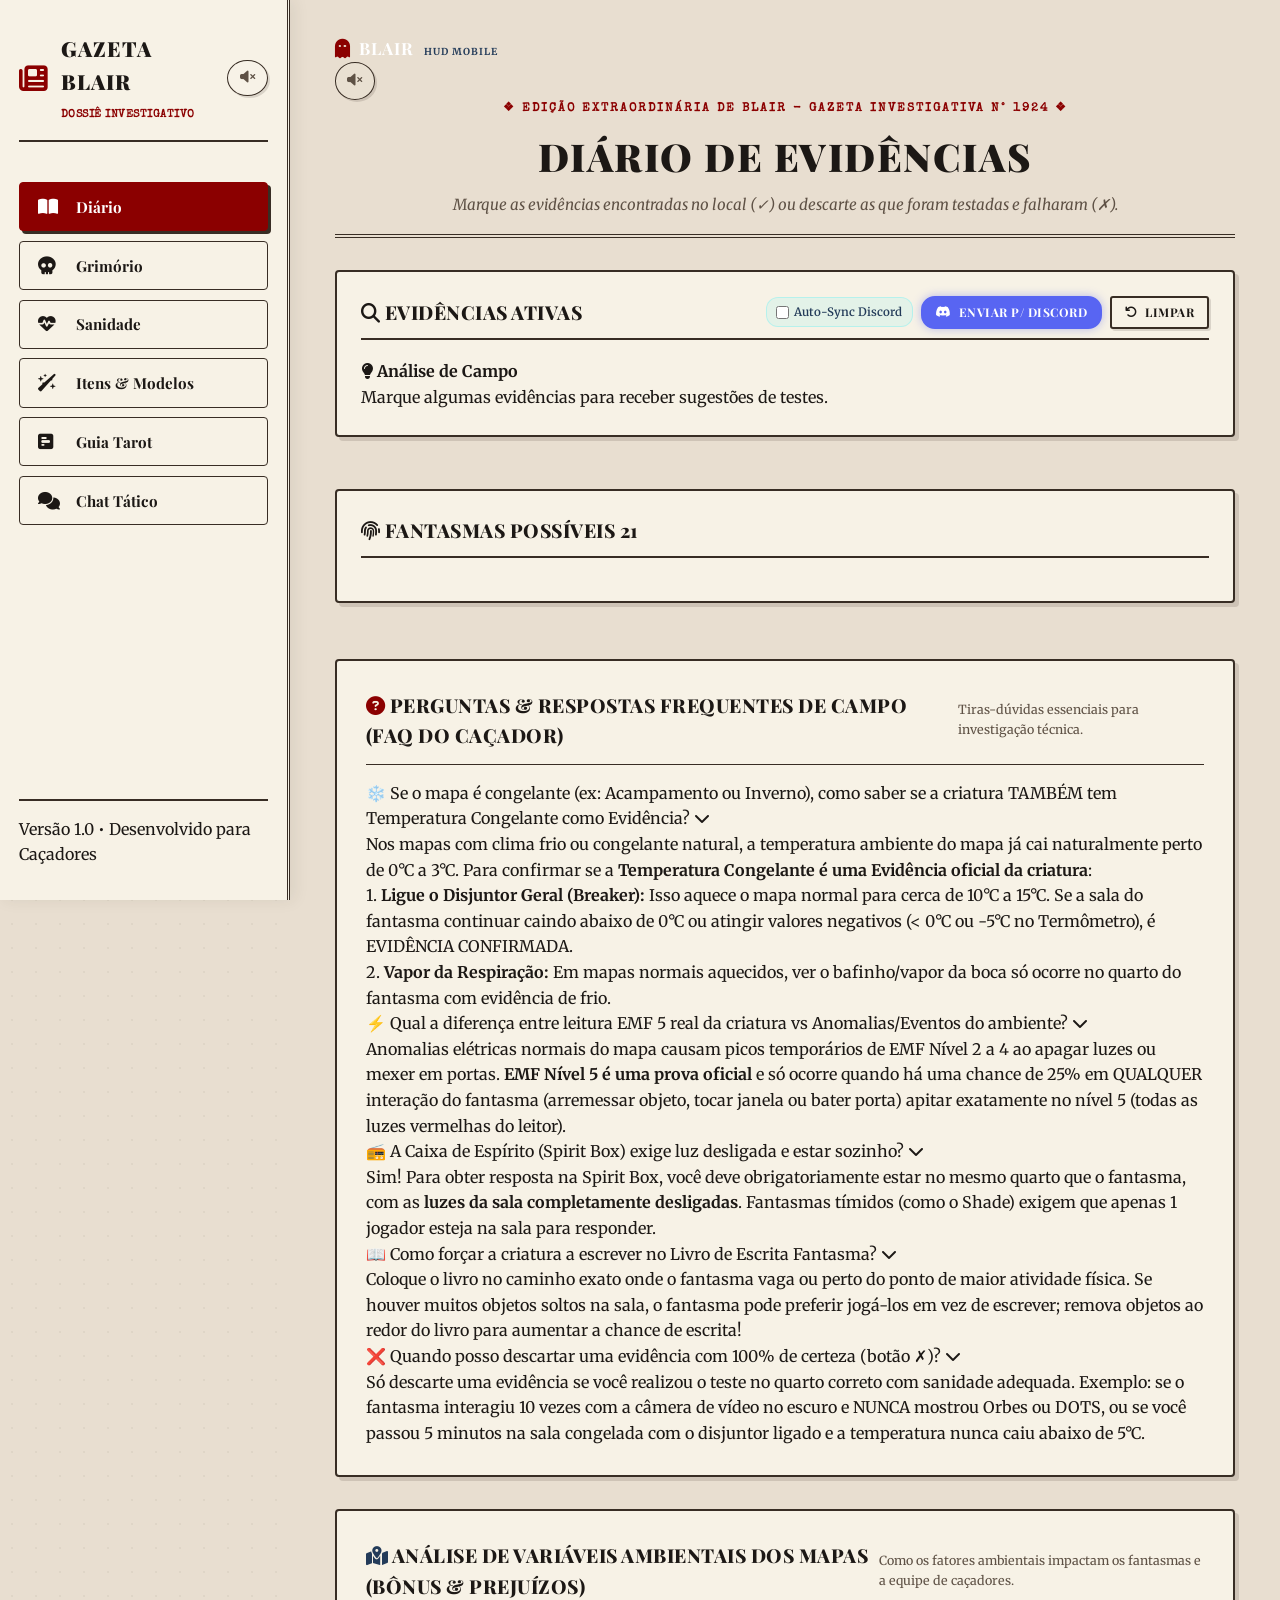
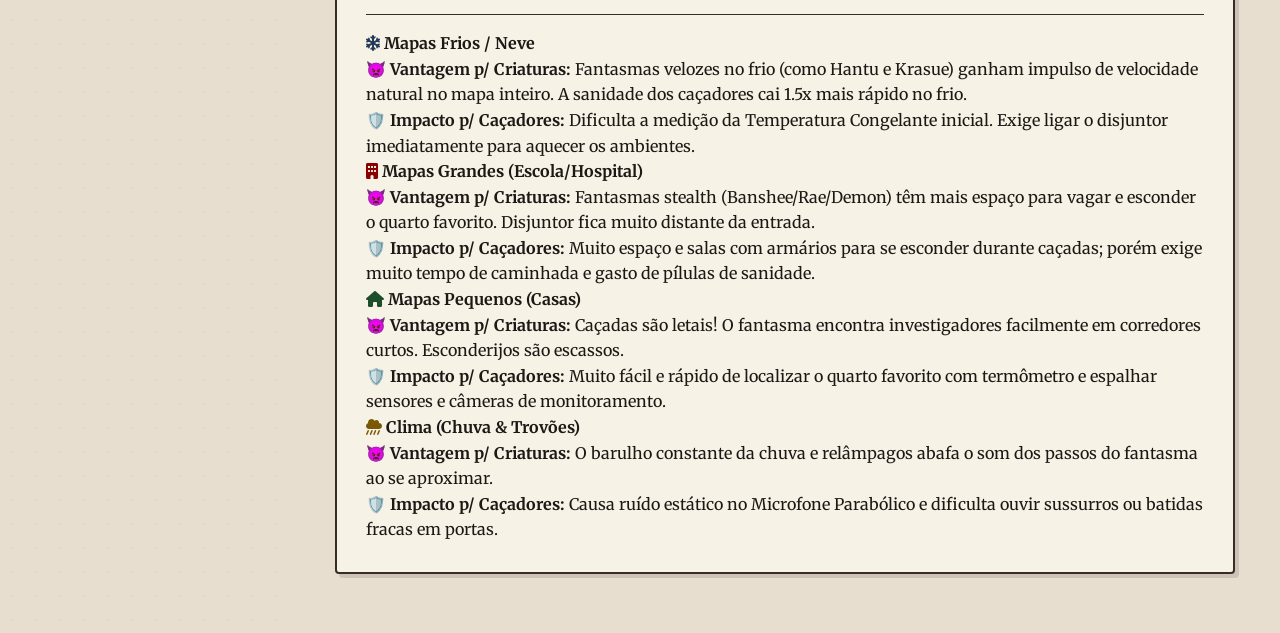
==== commit 63ddb619: "Add files via upload" ====
--- a/index.html
+++ b/index.html
@@ -5,10 +5,10 @@
     <meta name="viewport" content="width=device-width, initial-scale=1.0">
     <meta name="description" content="O guia interativo definitivo para investigadores do jogo Blair no Roblox. Calcule riscos de caçada, filtre evidências e conheça os 21 fantasmas.">
     <title>Diário do Investigador: Blair (Roblox)</title>
-    <!-- Google Fonts -->
+    <!-- Google Fonts: Old Newspaper & Vintage Gazette Typography -->
     <link rel="preconnect" href="https://fonts.googleapis.com">
     <link rel="preconnect" href="https://fonts.gstatic.com" crossorigin>
-    <link href="https://fonts.googleapis.com/css2?family=Outfit:wght@300;400;600;800&family=Space+Grotesk:wght@400;700&display=swap" rel="stylesheet">
+    <link href="https://fonts.googleapis.com/css2?family=Cinzel:wght@700;900&family=Merriweather:ital,wght@0,400;0,700;1,400&family=Playfair+Display:ital,wght@0,700;0,900;1,700&family=Special+Elite&display=swap" rel="stylesheet">
     <!-- FontAwesome for Icons -->
     <link rel="stylesheet" href="https://cdnjs.cloudflare.com/ajax/libs/font-awesome/6.4.0/css/all.min.css">
     <!-- Custom CSS -->
@@ -22,12 +22,12 @@
     <div class="app-container">
         <!-- Sidebar Navigation -->
         <aside class="sidebar">
-            <div class="brand" style="display: flex; justify-content: space-between; align-items: center; width: 100%; margin-bottom: 3.5rem;">
-                <div style="display: flex; align-items: center; gap: 0.9rem;">
-                    <i class="fa-solid fa-ghost logo-icon"></i>
+            <div class="brand" style="display: flex; justify-content: space-between; align-items: center; width: 100%; margin-bottom: 2.5rem; border-bottom: 2px double var(--border-color); padding-bottom: 1rem;">
+                <div style="display: flex; align-items: center; gap: 0.8rem;">
+                    <i class="fa-solid fa-newspaper logo-icon" style="font-size: 1.8rem; color: var(--primary);"></i>
                     <div class="brand-text">
-                        <h2>BLAIR</h2>
-                        <span>INVESTIGATOR PANEL</span>
+                        <h2 style="font-family: var(--font-header); font-size: 1.3rem; letter-spacing: 1px; color: var(--text-main); margin: 0;">GAZETA BLAIR</h2>
+                        <span style="font-family: var(--font-typewriter); font-size: 0.7rem; color: var(--primary); letter-spacing: 0.5px; font-weight: 700;">DOSSIÊ INVESTIGATIVO</span>
                     </div>
                 </div>
                 <button id="btn-toggle-audio" class="state-btn" style="border-radius: 50%; width: 36px; height: 36px; background: rgba(255,255,255,0.03); border: 1px solid var(--border-color); color: var(--text-muted); cursor: pointer; flex-shrink: 0;" title="Alternar Áudio Espacial">
--- a/styles.css
+++ b/styles.css
@@ -1,35 +1,39 @@
 /* =========================================================
-   BLAIR INVESTIGATOR PANEL - HYBRID GLASS & DARK THEME STYLE
+   GAZETA INVESTIGATIVA DE BLAIR - VINTAGE NEWSPAPER THEME
+   Estilo Jornal Antigo, Arquivo Paranormal e Dossiê 1924
    ========================================================= */
 
-/* 1. Global Reset & Curated CSS Variables */
+/* 1. Global Reset & Vintage Newspaper Color Tokens */
 :root {
-    --bg-dark: #07070a;
-    --bg-card: rgba(255, 255, 255, 0.03);
-    --bg-card-hover: rgba(255, 255, 255, 0.06);
-    --border-color: rgba(255, 255, 255, 0.12); /* Higher contrast glassy border */
-    
-    --primary: #bc47ff; /* Purple accent from Reference 2 */
-    --primary-glow: rgba(188, 71, 255, 0.35);
-    --secondary: #1a1a24;
-    
-    --accent-blue: #00f0ff; /* Electric blue from Reference 1 */
-    --accent-blue-glow: rgba(0, 240, 255, 0.25);
-    --accent-green: #39ff14; /* Neon green */
-    --accent-green-glow: rgba(57, 255, 20, 0.25);
-    --accent-red: #ff0055; /* Neon red */
-    --accent-red-glow: rgba(255, 0, 85, 0.25);
-    --accent-yellow: #fee440; /* Hazard yellow */
-    
-    --text-main: #f8f9fa;
-    --text-muted: #8d99ae;
-    --text-dark: #2b2d42;
-    
-    --font-header: 'Space Grotesk', sans-serif;
-    --font-body: 'Outfit', sans-serif;
+    --bg-dark: #e8ded0;           /* Warm vintage aged newsprint background */
+    --bg-paper: #f7f2e6;          /* Crisp paper card background */
+    --bg-card: #f7f2e6;           /* Paper card background */
+    --bg-card-hover: #ede4d1;     /* Ink press hover wash */
+    --border-color: #382d24;      /* Deep printer ink border */
+    --border-double: 4px double #382d24; /* Classic newspaper double rule */
+    
+    --primary: #8b0000;           /* Crimson Red Ink Stamp / Wax Seal */
+    --primary-glow: rgba(139, 0, 0, 0.12);
+    --secondary: #d4c8b2;         /* Secondary paper tint */
+    
+    --accent-blue: #233b59;       /* Vintage navy ink */
+    --accent-blue-glow: rgba(35, 59, 89, 0.12);
+    --accent-green: #1e4d2b;      /* Vintage forest ink */
+    --accent-green-glow: rgba(30, 77, 43, 0.12);
+    --accent-red: #8b0000;        /* Crimson stamp red */
+    --accent-red-glow: rgba(139, 0, 0, 0.12);
+    --accent-yellow: #7a5806;     /* Aged sepia gold */
+    
+    --text-main: #1c1815;         /* Deep printer ink black */
+    --text-muted: #5e5145;        /* Vintage faded brown-grey ink */
+    --text-dark: #0f0d0b;
+    
+    --font-header: 'Playfair Display', 'Cinzel', serif;
+    --font-typewriter: 'Special Elite', 'Courier Prime', monospace;
+    --font-body: 'Merriweather', 'Georgia', serif;
     --sidebar-width: 290px;
-    --transition-speed: 0.5s;
-    --transition-ease: cubic-bezier(0.16, 1, 0.3, 1); /* Premium fluid acceleration curve */
+    --transition-speed: 0.25s;
+    --transition-ease: ease-in-out;
 }
 
 * {
@@ -37,2009 +41,564 @@
     padding: 0;
     box-sizing: border-box;
     scrollbar-width: thin;
-    scrollbar-color: var(--primary) rgba(255, 255, 255, 0.02);
+    scrollbar-color: var(--border-color) var(--bg-dark);
 }
 
 body {
     font-family: var(--font-body);
     background-color: var(--bg-dark);
+    background-image: radial-gradient(rgba(56, 45, 36, 0.05) 1px, transparent 0);
+    background-size: 24px 24px;
     color: var(--text-main);
     min-height: 100vh;
     overflow-x: hidden;
     position: relative;
-    letter-spacing: -0.01em;
+    line-height: 1.6;
 }
 
 /* Scrollbars */
 ::-webkit-scrollbar {
-    width: 6px;
-    height: 6px;
+    width: 7px;
+    height: 7px;
 }
 ::-webkit-scrollbar-track {
-    background: rgba(255, 255, 255, 0.01);
+    background: var(--bg-dark);
 }
 ::-webkit-scrollbar-thumb {
     background: var(--border-color);
     border-radius: 4px;
 }
-::-webkit-scrollbar-thumb:hover {
+
+/* 2. Main App Container & Layout */
+.app-container {
+    display: flex;
+    min-height: 100vh;
+    position: relative;
+}
+
+/* 3. Sidebar (Menu Lateral Estilo Coluna de Jornal) */
+.sidebar {
+    width: var(--sidebar-width);
+    background: var(--bg-paper);
+    border-right: 3px double var(--border-color);
+    padding: 2rem 1.2rem;
+    display: flex;
+    flex-direction: column;
+    position: fixed;
+    height: 100vh;
+    z-index: 100;
+    box-shadow: 4px 0 15px rgba(56, 45, 36, 0.08);
+}
+
+.brand {
+    display: flex;
+    justify-content: space-between;
+    align-items: center;
+    width: 100%;
+    margin-bottom: 2rem;
+    border-bottom: 3px double var(--border-color);
+    padding-bottom: 1.2rem;
+}
+
+.brand-text h2 {
+    font-family: var(--font-header);
+    font-size: 1.35rem;
+    font-weight: 900;
+    letter-spacing: 1px;
+    color: var(--text-main);
+    text-transform: uppercase;
+}
+
+.brand-text span {
+    font-family: var(--font-typewriter);
+    font-size: 0.72rem;
+    color: var(--primary);
+    font-weight: 700;
+    letter-spacing: 0.5px;
+}
+
+.nav-menu {
+    display: flex;
+    flex-direction: column;
+    gap: 0.6rem;
+    flex-grow: 1;
+}
+
+.nav-btn {
+    display: flex;
+    align-items: center;
+    gap: 1rem;
+    padding: 0.85rem 1.1rem;
+    border-radius: 4px;
+    background: transparent;
+    border: 1px solid var(--border-color);
+    color: var(--text-main);
+    font-family: var(--font-header);
+    font-size: 0.95rem;
+    font-weight: 700;
+    cursor: pointer;
+    transition: all var(--transition-speed) ease;
+    text-align: left;
+}
+
+.nav-btn:hover {
+    background: var(--bg-card-hover);
+    border-color: var(--primary);
+    color: var(--primary);
+    transform: translateX(4px);
+}
+
+.nav-btn.active {
     background: var(--primary);
-}
-
-/* CRT Screen Static & Brightness Flicker */
-body::before {
-    content: '';
-    position: fixed;
-    top: 0; left: 0; right: 0; bottom: 0;
-    background: linear-gradient(rgba(255, 255, 255, 0) 50%, rgba(0, 0, 0, 0.22) 50%);
-    background-size: 100% 4px;
-    z-index: 9997;
-    pointer-events: none;
-    opacity: 0.08;
-    animation: crt-flicker 0.25s infinite;
-}
-
-/* Vignette Danger Alert Overlay (Pulses constantly) */
-body::after {
-    content: '';
-    position: fixed;
-    top: 0; left: 0; right: 0; bottom: 0;
-    box-shadow: inset 0 0 80px rgba(188, 71, 255, 0.1);
-    z-index: 9998;
-    pointer-events: none;
-    animation: alert-vignette 5s infinite ease-in-out;
-}
-
-@keyframes crt-flicker {
-    0% { opacity: 0.06; }
-    50% { opacity: 0.10; }
-    100% { opacity: 0.06; }
-}
-
-@keyframes alert-vignette {
-    0%, 100% { box-shadow: inset 0 0 60px rgba(188, 71, 255, 0.08); }
-    50% { box-shadow: inset 0 0 120px rgba(188, 71, 255, 0.2); }
-}
-
-/* Glowing Rotating Emergency Sirens & Mesh Grid (Reference 1 dynamic style) */
-.glow-container {
+    color: #ffffff;
+    border-color: var(--primary);
+    box-shadow: 3px 3px 0px var(--border-color);
+}
+
+.nav-btn i {
+    font-size: 1.1rem;
+    width: 22px;
+}
+
+.sidebar-footer {
+    border-top: 2px double var(--border-color);
+    padding-top: 1rem;
+    margin-top: auto;
+}
+
+/* 4. Main Content Area */
+.main-content {
+    margin-left: var(--sidebar-width);
+    flex-grow: 1;
+    padding: 2.2rem 2.8rem;
+    min-height: 100vh;
+    background: var(--bg-dark);
+}
+
+.tab-content {
+    display: none;
+}
+
+.tab-content.active {
+    display: block;
+    animation: fadeIn 0.35s ease;
+}
+
+@keyframes fadeIn {
+    from { opacity: 0; transform: translateY(6px); }
+    to { opacity: 1; transform: translateY(0); }
+}
+
+/* Header Banner Estilo Gazeta / Edição Extra */
+.tab-header {
+    margin-bottom: 2rem;
+    padding-bottom: 1rem;
+    border-bottom: 4px double var(--border-color);
+    position: relative;
+    text-align: center;
+}
+
+.tab-header::before {
+    content: "❖ EDIÇÃO EXTRAORDINÁRIA DE BLAIR - GAZETA INVESTIGATIVA N° 1924 ❖";
+    display: block;
+    font-family: var(--font-typewriter);
+    font-size: 0.75rem;
+    font-weight: 700;
+    color: var(--primary);
+    letter-spacing: 2px;
+    margin-bottom: 0.4rem;
+    text-transform: uppercase;
+}
+
+.tab-header h1 {
+    font-family: var(--font-header);
+    font-size: 2.4rem;
+    font-weight: 900;
+    color: var(--text-main);
+    text-transform: uppercase;
+    letter-spacing: 1.5px;
+    margin-bottom: 0.4rem;
+}
+
+.tab-header p {
+    font-family: var(--font-body);
+    font-style: italic;
+    color: var(--text-muted);
+    font-size: 0.95rem;
+    max-width: 800px;
+    margin: 0 auto;
+}
+
+/* 5. Cards & Containers (Papel de Arquivo) */
+.card, .glass-card {
+    background: var(--bg-paper);
+    border: 2px solid var(--border-color);
+    border-radius: 4px;
+    box-shadow: 4px 4px 0px rgba(56, 45, 36, 0.15);
+    padding: 1.5rem;
+    margin-bottom: 1.5rem;
+    transition: all var(--transition-speed) ease;
+}
+
+.card-header {
+    display: flex;
+    justify-content: space-between;
+    align-items: center;
+    margin-bottom: 1.2rem;
+    border-bottom: 2px solid var(--border-color);
+    padding-bottom: 0.6rem;
+}
+
+.card-header h3, .card-header h4 {
+    font-family: var(--font-header);
+    font-size: 1.2rem;
+    font-weight: 800;
+    color: var(--text-main);
+    text-transform: uppercase;
+    letter-spacing: 0.5px;
+}
+
+/* 6. Evidences Grid & Evidence Cards (Fichas de Prova) */
+.evidence-grid {
+    display: grid;
+    grid-template-columns: repeat(auto-fit, minmax(210px, 1fr));
+    gap: 1.1rem;
+    margin-bottom: 2rem;
+}
+
+.evidence-card {
+    background: #fbf7ef;
+    border: 2px solid var(--border-color);
+    border-radius: 4px;
+    padding: 1rem;
+    cursor: pointer;
+    transition: all 0.2s ease;
+    display: flex;
+    flex-direction: column;
+    gap: 0.5rem;
+    position: relative;
+    user-select: none;
+    box-shadow: 3px 3px 0px rgba(56, 45, 36, 0.1);
+}
+
+.evidence-card:hover {
+    background: #f2e9d5;
+    transform: translateY(-2px);
+    box-shadow: 4px 4px 0px var(--border-color);
+}
+
+/* Estado 1: Confirmada (Carimbo Vermelho) */
+.evidence-card.active {
+    background: #fdf2f2;
+    border-color: var(--primary);
+    box-shadow: 4px 4px 0px var(--primary);
+}
+
+.evidence-card.active::after {
+    content: "✓ CONFIRMADA";
+    position: absolute;
+    top: 6px;
+    right: 8px;
+    font-family: var(--font-typewriter);
+    font-size: 0.65rem;
+    font-weight: 700;
+    color: var(--primary);
+    background: rgba(139, 0, 0, 0.1);
+    padding: 2px 6px;
+    border: 1px solid var(--primary);
+    border-radius: 2px;
+}
+
+/* Estado 2: Excluída (Riscada) */
+.evidence-card.excluded {
+    background: #e3d9c6;
+    border-color: #7a6e62;
+    opacity: 0.65;
+    text-decoration: line-through;
+}
+
+.evidence-card.excluded::after {
+    content: "✗ DESCARTADA";
+    position: absolute;
+    top: 6px;
+    right: 8px;
+    font-family: var(--font-typewriter);
+    font-size: 0.65rem;
+    font-weight: 700;
+    color: #7a6e62;
+    background: rgba(0, 0, 0, 0.05);
+    padding: 2px 6px;
+    border: 1px solid #7a6e62;
+    border-radius: 2px;
+}
+
+.evidence-header {
+    display: flex;
+    align-items: center;
+    gap: 0.7rem;
+}
+
+.evidence-header i {
+    font-size: 1.3rem;
+    color: var(--primary);
+}
+
+.evidence-title {
+    font-family: var(--font-header);
+    font-size: 1.05rem;
+    font-weight: 700;
+    color: var(--text-main);
+}
+
+.evidence-desc {
+    font-size: 0.78rem;
+    color: var(--text-muted);
+    line-height: 1.4;
+}
+
+/* 7. Ghost Cards Grid & Items (Fichas de Fantasmas do Grimoire) */
+.ghost-grid {
+    display: grid;
+    grid-template-columns: repeat(auto-fit, minmax(280px, 1fr));
+    gap: 1.3rem;
+}
+
+.ghost-card {
+    background: #fbf7ef;
+    border: 2px solid var(--border-color);
+    border-radius: 4px;
+    padding: 1.2rem;
+    cursor: pointer;
+    transition: all 0.25s ease;
+    box-shadow: 3px 3px 0px rgba(56, 45, 36, 0.12);
+    display: flex;
+    flex-direction: column;
+    gap: 0.8rem;
+    position: relative;
+}
+
+.ghost-card:hover {
+    background: #f2e9d5;
+    transform: translateY(-3px);
+    box-shadow: 5px 5px 0px var(--border-color);
+}
+
+.ghost-card.possible {
+    border-color: var(--primary);
+    box-shadow: 4px 4px 0px var(--primary);
+    background: #fffdf7;
+}
+
+.ghost-card.excluded {
+    opacity: 0.4;
+    filter: grayscale(80%);
+    background: #ded5c3;
+    border-color: #8c7f72;
+}
+
+.ghost-card-header {
+    display: flex;
+    justify-content: space-between;
+    align-items: center;
+    border-bottom: 1.5px solid var(--border-color);
+    padding-bottom: 0.5rem;
+}
+
+.ghost-name {
+    font-family: var(--font-header);
+    font-size: 1.25rem;
+    font-weight: 800;
+    color: var(--text-main);
+    text-transform: uppercase;
+}
+
+.ghost-speed {
+    font-family: var(--font-typewriter);
+    font-size: 0.78rem;
+    color: var(--primary);
+    font-weight: 700;
+}
+
+/* 8. Filter Buttons & Badges (Carimbos de Imprensa) */
+.filter-btn, .btn, .state-btn {
+    font-family: var(--font-header);
+    font-size: 0.85rem;
+    font-weight: 700;
+    padding: 0.65rem 1.2rem;
+    border: 2px solid var(--border-color);
+    border-radius: 3px;
+    background: var(--bg-paper);
+    color: var(--text-main);
+    cursor: pointer;
+    transition: all 0.2s ease;
+    display: inline-flex;
+    align-items: center;
+    justify-content: center;
+    gap: 0.5rem;
+    text-transform: uppercase;
+    letter-spacing: 0.5px;
+    box-shadow: 2px 2px 0px rgba(56, 45, 36, 0.15);
+}
+
+.filter-btn:hover, .btn:hover {
+    background: var(--primary);
+    color: #ffffff;
+    border-color: var(--primary);
+    box-shadow: 3px 3px 0px var(--border-color);
+}
+
+.filter-btn.active, .btn-primary {
+    background: var(--primary);
+    color: #ffffff;
+    border-color: var(--primary);
+    box-shadow: 3px 3px 0px var(--border-color);
+}
+
+/* 9. Search Bar */
+.search-bar {
+    position: relative;
+    width: 100%;
+    margin-bottom: 1.5rem;
+}
+
+.search-input {
+    width: 100%;
+    padding: 0.85rem 1rem 0.85rem 2.8rem;
+    background: #fbf7ef;
+    border: 2px solid var(--border-color);
+    border-radius: 4px;
+    font-family: var(--font-body);
+    font-size: 0.95rem;
+    color: var(--text-main);
+    box-shadow: inset 2px 2px 4px rgba(0, 0, 0, 0.05);
+}
+
+.search-input:focus {
+    outline: none;
+    border-color: var(--primary);
+    background: #ffffff;
+}
+
+.search-icon {
+    position: absolute;
+    left: 1rem;
+    top: 50%;
+    transform: translateY(-50%);
+    color: var(--text-muted);
+    font-size: 1rem;
+}
+
+/* 10. Modal (Dossiê Confidencial) */
+.modal {
+    display: none;
     position: fixed;
     top: 0;
     left: 0;
     width: 100vw;
     height: 100vh;
-    z-index: -2;
-    pointer-events: none;
-    overflow: hidden;
-    background-color: #050508;
-    background-image: 
-        linear-gradient(rgba(2, 2, 4, 0.55), rgba(2, 2, 4, 0.78)),
-        url('assets/background_house.png'),
-        linear-gradient(rgba(255, 255, 255, 0.003) 1px, transparent 1px),
-        linear-gradient(90deg, rgba(255, 255, 255, 0.003) 1px, transparent 1px);
-    background-size: cover, cover, 50px 50px, 50px 50px;
-    background-position: center;
-    background-repeat: no-repeat;
-}
-
-/* Dynamic moving gradient orbs matching Reference 1 (Magenta/Cyan/Blue) */
-.glow-container::before {
-    content: '';
+    background: rgba(28, 24, 21, 0.75);
+    backdrop-filter: blur(4px);
+    z-index: 9999;
+    align-items: center;
+    justify-content: center;
+    padding: 1.5rem;
+}
+
+.modal.active {
+    display: flex;
+}
+
+.modal-content {
+    background: #fbf7ef;
+    border: 3px double var(--border-color);
+    border-radius: 6px;
+    max-width: 680px;
+    width: 100%;
+    max-height: 86vh;
+    overflow-y: auto;
+    -webkit-overflow-scrolling: touch;
+    padding: 2rem;
+    position: relative;
+    box-shadow: 8px 8px 0px rgba(0, 0, 0, 0.3);
+}
+
+.close-modal-btn {
     position: absolute;
-    width: 80vw;
-    height: 80vw;
-    background: radial-gradient(circle, rgba(188, 71, 255, 0.18) 0%, rgba(0, 240, 255, 0.08) 50%, transparent 100%);
-    top: -15%;
-    left: -15%;
-    border-radius: 50%;
-    animation: mesh-move-1 25s infinite alternate ease-in-out;
-}
-
-.glow-container::after {
-    content: '';
-    position: absolute;
-    width: 80vw;
-    height: 80vw;
-    background: radial-gradient(circle, rgba(255, 0, 85, 0.14) 0%, rgba(188, 71, 255, 0.08) 50%, transparent 100%);
-    bottom: -15%;
-    right: -15%;
-    border-radius: 50%;
-    animation: mesh-move-2 30s infinite alternate ease-in-out;
-    animation-delay: 3s;
-}
-
-@keyframes mesh-move-1 {
-    0% { transform: translate(0, 0) scale(1); }
-    100% { transform: translate(12vw, 10vh) scale(1.1); }
-}
-
-@keyframes mesh-move-2 {
-    0% { transform: translate(0, 0) scale(1); }
-    100% { transform: translate(-12vw, -10vh) scale(0.9); }
-}
-
-/* Professional Tactical Glass HUD Definition */
-.glass-card {
-    background: linear-gradient(135deg, rgba(14, 16, 26, 0.88) 0%, rgba(7, 8, 14, 0.94) 100%);
-    backdrop-filter: blur(30px) saturate(200%);
-    -webkit-backdrop-filter: blur(30px) saturate(200%);
-    border: 1px solid rgba(0, 240, 255, 0.2);
-    box-shadow: 0 15px 45px rgba(0, 0, 0, 0.8),
-                inset 0 1px 1px rgba(0, 240, 255, 0.3),
-                inset 0 -1px 2px rgba(0, 0, 0, 0.8);
-    border-radius: 16px;
-    position: relative;
-    transition: border-color var(--transition-speed) var(--transition-ease),
-                box-shadow var(--transition-speed) var(--transition-ease),
-                transform var(--transition-speed) var(--transition-ease);
-}
-
-/* Tactical HUD Corner Brackets */
-.glass-card::after {
-    content: '';
-    position: absolute;
-    top: -1px;
-    left: -1px;
+    top: 1.2rem;
+    right: 1.5rem;
+    font-size: 1.8rem;
+    font-weight: 900;
+    color: var(--primary);
+    cursor: pointer;
+    transition: color 0.2s ease;
+}
+
+.close-modal-btn:hover {
+    color: var(--text-dark);
+}
+
+/* 11. Command HUD Banner (Rádio e Fórum) */
+.command-hud-banner {
+    background: #f2e7d3;
+    border: 3px double var(--border-color);
+    border-radius: 4px;
+    padding: 1.2rem 1.8rem;
+    margin-bottom: 2rem;
+    display: flex;
+    justify-content: space-between;
+    align-items: center;
+}
+
+.tactical-pulse-dot {
     width: 12px;
     height: 12px;
-    border-top: 2px solid var(--accent-blue);
-    border-left: 2px solid var(--accent-blue);
-    border-top-left-radius: 16px;
-    pointer-events: none;
-}
-
-.glass-card::before {
-    content: '';
-    position: absolute;
-    bottom: -1px;
-    right: -1px;
-    width: 12px;
-    height: 12px;
-    border-bottom: 2px solid var(--primary);
-    border-right: 2px solid var(--primary);
-    border-bottom-right-radius: 16px;
-    pointer-events: none;
-}
-
-.glass-card:hover {
-    background: linear-gradient(135deg, rgba(18, 21, 35, 0.92) 0%, rgba(10, 12, 20, 0.96) 100%);
-    border-color: rgba(0, 240, 255, 0.45);
-    box-shadow: 0 25px 60px rgba(0, 0, 0, 0.9),
-                0 0 25px rgba(0, 240, 255, 0.15),
-                inset 0 1px 2px rgba(255, 255, 255, 0.4);
-    transform: translateY(-4px);
-}
-
-/* Hazard Warning Stripes (Styled elegantly) */
-.hazard-stripes {
-    background: repeating-linear-gradient(
-        -45deg,
-        var(--primary),
-        var(--primary) 8px,
-        #020204 8px,
-        #020204 16px
-    );
-    height: 5px;
-    border-radius: 3px;
-    width: 100%;
-    margin-bottom: 1.2rem;
-    opacity: 0.6;
-}
-
-/* App Container Layout */
-.app-container {
-    display: flex;
-    min-height: 100vh;
-    position: relative;
-    z-index: 1;
-}
-
-/* 2. Sidebar Navigation (Reference 2 minimal elegant style) */
-.sidebar {
-    width: var(--sidebar-width);
-    background: rgba(8, 8, 12, 0.85);
-    backdrop-filter: blur(40px);
-    -webkit-backdrop-filter: blur(40px);
-    border-right: 1px solid var(--border-color);
-    padding: 2.2rem 1.5rem;
-    display: flex;
-    flex-direction: column;
-    position: fixed;
-    height: 100vh;
-    left: 0;
-    top: 0;
-    z-index: 10;
-}
-
-.brand {
-    display: flex;
-    align-items: center;
-    gap: 0.9rem;
-    margin-bottom: 3.5rem;
-    padding-left: 0.5rem;
-}
-
-.logo-icon {
-    font-size: 1.8rem;
-    color: var(--primary);
-    text-shadow: 0 0 15px var(--primary-glow);
-    animation: pulse-logo 2.5s infinite alternate ease-in-out;
-}
-
-@keyframes pulse-logo {
-    0% { transform: scale(1); filter: brightness(1); }
-    100% { transform: scale(1.08); filter: brightness(1.2); }
-}
-
-.brand-text h2 {
-    font-family: var(--font-header);
-    font-size: 1.35rem;
-    font-weight: 800; /* Robust weight from Reference 2 */
-    letter-spacing: 1px;
-    background: linear-gradient(135deg, #fff 0%, var(--text-muted) 100%);
-    -webkit-background-clip: text;
-    -webkit-text-fill-color: transparent;
-}
-
-.brand-text span {
-    color: var(--primary);
-    text-shadow: 0 0 10px var(--primary-glow);
-    font-size: 0.65rem;
-    text-transform: uppercase;
-    letter-spacing: 3px;
-    font-weight: 700;
-}
-
-.nav-menu {
-    display: flex;
-    flex-direction: column;
-    gap: 0.6rem;
-    flex-grow: 1;
-}
-
-.nav-menu button {
-    outline: none;
-}
-
-.nav-btn {
-    background: transparent;
-    border: 1px solid transparent;
-    color: var(--text-muted);
-    padding: 0.9rem 1.2rem;
-    border-radius: 30px; /* Capsule buttons from Reference 1 */
-    cursor: pointer;
-    font-family: var(--font-body);
-    font-size: 0.9rem;
-    font-weight: 500;
-    display: flex;
-    align-items: center;
-    gap: 0.9rem;
-    text-align: left;
-    transition: all 0.4s var(--transition-ease);
-}
-
-.nav-btn i {
-    font-size: 1.1rem;
-    transition: transform 0.4s var(--transition-ease);
-}
-
-.nav-btn:hover {
-    color: #fff;
-    background: rgba(255, 255, 255, 0.02);
-    border-color: rgba(255, 255, 255, 0.08);
-}
-
-.nav-btn:hover i {
-    transform: translateX(3px);
-}
-
-.nav-btn.active {
-    color: #fff;
-    background: linear-gradient(135deg, rgba(188, 71, 255, 0.15) 0%, rgba(20, 20, 30, 0.05) 100%);
-    border-color: rgba(188, 71, 255, 0.35);
-    box-shadow: 0 8px 24px rgba(188, 71, 255, 0.15);
-    font-weight: 600;
-}
-
-.nav-btn.active i {
-    color: var(--primary);
-    text-shadow: 0 0 10px var(--primary-glow);
-}
-
-.sidebar-footer {
-    font-size: 0.7rem;
-    color: var(--text-muted);
-    opacity: 0.6;
-    padding-left: 0.5rem;
-}
-
-/* 3. Main Content Wrapper */
-.main-content {
-    margin-left: var(--sidebar-width);
-    flex-grow: 1;
-    padding: 3rem 4rem;
-    min-height: 100vh;
-    display: flex;
-    flex-direction: column;
-}
-
-.tab-content {
-    display: none;
-    animation: fade-in-tab 0.5s var(--transition-ease) forwards;
-}
-
-.tab-content.active {
-    display: block;
-}
-
-@keyframes fade-in-tab {
-    from { opacity: 0; transform: translateY(8px); }
-    to { opacity: 1; transform: translateY(0); }
-}
-
-.tab-header {
-    margin-bottom: 2.5rem;
-}
-
-.tab-header h1 {
-    font-family: var(--font-header);
-    font-size: 2.5rem; /* Robust Reference 2 header styling */
-    font-weight: 800;
-    margin-bottom: 0.5rem;
-    background: linear-gradient(135deg, #fff 30%, rgba(255,255,255,0.7) 100%);
-    -webkit-background-clip: text;
-    -webkit-text-fill-color: transparent;
-}
-
-.tab-header p {
-    font-size: 0.95rem;
-    color: var(--text-muted);
-}
-
-/* 4. Layout Grids */
+    border-radius: 50%;
+    background: var(--primary);
+    box-shadow: 0 0 8px var(--primary);
+    display: inline-block;
+}
+
+/* 12. Grid Layout Responsive */
 .grid-layout {
     display: grid;
-    grid-template-columns: 1.1fr 0.9fr;
-    gap: 2rem;
-    align-items: start;
-}
-
-/* 5. Tab 1: Evidence Solver Tab */
-.evidence-control {
-    padding: 2.2rem;
-    display: flex;
-    flex-direction: column;
     gap: 1.8rem;
 }
 
-.card-header {
-    display: flex;
-    justify-content: space-between;
-    align-items: center;
-    border-bottom: 1px solid var(--border-color);
-    padding-bottom: 1.2rem;
-}
-
-.card-header h3 {
-    font-family: var(--font-header);
-    font-size: 1.15rem;
-    font-weight: 700;
-    display: flex;
-    align-items: center;
-    gap: 0.6rem;
-}
-
-.evidence-list {
-    display: flex;
-    flex-direction: column;
-    gap: 0.75rem;
-}
-
-/* Evidence Row */
-.evidence-row {
-    background: rgba(255, 255, 255, 0.015);
-    border: 1px solid var(--border-color);
-    padding: 1.1rem 1.4rem;
-    border-radius: 16px;
-    display: flex;
-    justify-content: space-between;
-    align-items: center;
-    transition: all 0.4s var(--transition-ease);
-}
-
-.evidence-row:hover {
-    background: rgba(255, 255, 255, 0.03);
-    border-color: rgba(255, 255, 255, 0.16);
-    transform: translateX(4px);
-}
-
-.evidence-info {
-    display: flex;
-    align-items: center;
-    gap: 1rem;
-}
-
-.evidence-info i {
-    font-size: 1.1rem;
-    color: var(--text-muted);
-    width: 20px;
-    text-align: center;
-    transition: color var(--transition-speed);
-}
-
-.evidence-name {
-    font-size: 0.95rem;
-    font-weight: 500;
-    transition: color var(--transition-speed);
-}
-
-.evidence-states {
-    display: flex;
-    gap: 0.4rem;
-}
-
-.state-btn {
-    width: 32px;
-    height: 32px;
-    border-radius: 50%; /* Rounded state buttons from Reference 1 */
-    border: 1px solid var(--border-color);
-    background: transparent;
-    color: var(--text-muted);
-    cursor: pointer;
-    font-size: 0.85rem;
-    display: flex;
-    align-items: center;
-    justify-content: center;
-    transition: all 0.3s var(--transition-ease);
-    box-shadow: inset 0 1px 0 rgba(255, 255, 255, 0.1);
-}
-
-.state-btn-confirm:hover {
-    color: var(--accent-green);
-    background: rgba(57, 255, 20, 0.05);
-    border-color: var(--accent-green);
-}
-
-.state-btn-discard:hover {
-    color: var(--accent-red);
-    background: rgba(255, 0, 85, 0.05);
-    border-color: var(--accent-red);
-}
-
-/* Row states */
-.evidence-row.confirmed {
-    border-color: rgba(57, 255, 20, 0.3);
-    background: rgba(57, 255, 20, 0.02);
-}
-.evidence-row.confirmed .evidence-info i,
-.evidence-row.confirmed .evidence-name {
-    color: var(--accent-green);
-    text-shadow: 0 0 10px var(--accent-green-glow);
-}
-.evidence-row.confirmed .state-btn-confirm {
-    background: var(--accent-green);
-    border-color: var(--accent-green);
-    color: var(--bg-dark);
-    box-shadow: 0 0 12px var(--accent-green-glow);
-}
-
-.evidence-row.discarded {
-    border-color: rgba(255, 0, 85, 0.3);
-    background: rgba(255, 0, 85, 0.02);
-    opacity: 0.7;
-}
-.evidence-row.discarded .evidence-info i,
-.evidence-row.discarded .evidence-name {
-    color: var(--accent-red);
-    text-decoration: line-through;
-}
-.evidence-row.discarded .state-btn-discard {
-    background: var(--accent-red);
-    border-color: var(--accent-red);
-    color: var(--text-main);
-    box-shadow: 0 0 12px var(--accent-red-glow);
-}
-
-/* Recommendations Box */
-.recommendations-box {
-    background: rgba(188, 71, 255, 0.04);
-    border: 1px solid rgba(188, 71, 255, 0.15);
-    padding: 1.25rem 1.5rem;
-    border-radius: 14px;
-    display: flex;
-    flex-direction: column;
-    gap: 0.5rem;
-}
-
-.recommendations-box h4 {
-    font-family: var(--font-header);
-    color: var(--primary);
-    font-size: 0.95rem;
-    font-weight: 700;
-    display: flex;
-    align-items: center;
-    gap: 0.5rem;
-    text-shadow: 0 0 8px var(--primary-glow);
-}
-
-.recommendations-box p {
-    font-size: 0.85rem;
-    color: var(--text-muted);
-    line-height: 1.5;
-}
-
-/* Right side list */
-.possible-ghosts-container {
-    padding: 2.2rem;
-    height: calc(100vh - 210px);
-    display: flex;
-    flex-direction: column;
-}
-
-.ghosts-scroll-list {
-    flex-grow: 1;
-    overflow-y: auto;
-    display: flex;
-    flex-direction: column;
-    gap: 0.6rem;
-    padding-right: 0.5rem;
-    margin-top: 1.5rem;
-}
-
-/* Solver rows */
-.ghost-solver-row {
-    background: rgba(255, 255, 255, 0.01);
-    border: 1px solid var(--border-color);
-    padding: 1rem 1.2rem;
-    border-radius: 14px;
-    display: flex;
-    justify-content: space-between;
-    align-items: center;
-    cursor: pointer;
-    transition: all 0.4s var(--transition-ease);
-}
-
-.ghost-solver-row:hover {
-    background: var(--bg-card-hover);
-    border-color: rgba(255, 255, 255, 0.16);
-    transform: translateX(4px);
-}
-
-.ghost-solver-row h4 {
-    font-family: var(--font-header);
-    font-size: 1.05rem;
-    font-weight: 700;
-    color: #fff;
-}
-
-.ghost-solver-row span {
-    font-size: 0.75rem;
-    color: var(--text-muted);
-}
-
-.ghost-solver-evidences {
-    display: flex;
-    gap: 0.3rem;
-}
-
-.ev-bubble {
-    font-size: 0.65rem;
-    padding: 0.15rem 0.5rem;
-    border-radius: 6px;
-    border: 1px solid var(--border-color);
-    color: var(--text-muted);
-}
-
-.ev-bubble.potential {
-    background: rgba(255, 255, 255, 0.02);
-}
-.ev-bubble.confirmed {
-    background: rgba(57, 255, 20, 0.05);
-    border-color: var(--accent-green);
-    color: var(--accent-green);
-}
-.ev-bubble.discarded {
-    background: rgba(255, 0, 85, 0.05);
-    border-color: var(--accent-red);
-    color: var(--accent-red);
-    text-decoration: line-through;
-}
-
-/* 6. Tab 2: Ghost Grimoire Tab */
-.search-filter-bar {
-    display: flex;
-    gap: 1rem;
-    margin-bottom: 1rem;
-    align-items: center;
-    flex-wrap: wrap;
-}
-
-.search-box {
-    position: relative;
-    flex-grow: 1;
-    min-width: 280px;
-}
-
-.search-box i {
-    position: absolute;
-    left: 1.4rem;
-    top: 50%;
-    transform: translateY(-50%);
-    color: var(--text-muted);
-}
-
-.search-box input {
-    width: 100%;
-    background: rgba(255, 255, 255, 0.02);
-    border: 1px solid var(--border-color);
-    padding: 0.9rem 1.2rem 0.9rem 3.1rem;
-    border-radius: 50px; /* Capsule shape input from Reference 1 */
-    font-family: var(--font-body);
-    font-size: 0.9rem;
-    color: #fff;
-    outline: none;
-    box-shadow: inset 0 1px 1px rgba(255, 255, 255, 0.1);
-    transition: all 0.4s var(--transition-ease);
-}
-
-.search-box input:focus {
-    background: rgba(255, 255, 255, 0.04);
-    border-color: var(--primary);
-    box-shadow: 0 0 15px var(--primary-glow), inset 0 1px 1px rgba(255,255,255,0.15);
-}
-
-.filter-tags {
-    display: flex;
-    gap: 0.4rem;
-    flex-wrap: wrap;
-}
-
-.filter-btn {
-    background: rgba(255, 255, 255, 0.02);
-    border: 1px solid var(--border-color);
-    color: var(--text-muted);
-    padding: 0.55rem 1.2rem;
-    border-radius: 30px; /* Arredondamento cápsula Reference 1 */
-    cursor: pointer;
-    font-family: var(--font-body);
-    font-size: 0.8rem;
-    font-weight: 500;
-    transition: all 0.4s var(--transition-ease);
-    box-shadow: inset 0 1px 0 rgba(255, 255, 255, 0.1);
-}
-
-.filter-btn:hover {
-    color: #fff;
-    background: rgba(255, 255, 255, 0.05);
-    border-color: rgba(255, 255, 255, 0.16);
-}
-
-.filter-btn.active {
-    background: linear-gradient(135deg, rgba(188, 71, 255, 0.18) 0%, rgba(20, 20, 30, 0.05) 100%);
-    border-color: var(--primary);
-    color: #fff;
-    box-shadow: 0 4px 15px var(--primary-glow), inset 0 1px 0 rgba(255, 255, 255, 0.2);
-}
-
-/* Grimoire grid container */
-.ghosts-grid {
-    display: grid;
-    grid-template-columns: repeat(auto-fill, minmax(320px, 1fr));
-    gap: 1.5rem;
-    margin-top: 1.5rem;
-}
-
-.ghost-card {
-    padding: 1.8rem;
-    cursor: pointer;
-    display: flex;
-    flex-direction: column;
-    justify-content: space-between;
-    height: 100%;
-}
-
-.ghost-card:hover {
-    border-color: rgba(188, 71, 255, 0.45);
-    box-shadow: 0 25px 50px rgba(0, 0, 0, 0.75), 0 0 25px rgba(188, 71, 255, 0.15);
-}
-
-.ghost-card h3 {
-    font-family: var(--font-header);
-    font-size: 1.35rem;
-    font-weight: 800; /* Robust headers from Reference 2 */
-    color: #fff;
-}
-
-.ghost-card-desc {
-    font-size: 0.82rem;
-    color: var(--text-muted);
-    line-height: 1.5;
-    margin-bottom: 1.2rem;
-    margin-top: 0.5rem;
-}
-
-.ghost-tag {
-    font-size: 0.65rem;
-    font-weight: 700;
-    padding: 0.25rem 0.75rem;
-    border-radius: 20px; /* Pill tags */
-    border: 1px solid transparent;
-}
-
-.tag-standard {
-    background: rgba(255,255,255,0.03);
-    border-color: var(--border-color);
-    color: var(--text-muted);
-}
-.tag-aggressive {
-    background: rgba(255,0,85,0.06);
-    border-color: rgba(255,0,85,0.25);
-    color: var(--accent-red);
-}
-.tag-speed {
-    background: rgba(0,240,255,0.06);
-    border-color: rgba(0,240,255,0.25);
-    color: var(--accent-blue);
-}
-.tag-special {
-    background: rgba(188,71,255,0.06);
-    border-color: rgba(188,71,255,0.25);
-    color: var(--primary);
-}
-
-/* 7. Tab 3: Sanity and hunt calculator tab */
-.grid-layout-sanity {
-    display: grid;
-    grid-template-columns: 1fr 1fr;
-    gap: 2rem;
-}
-
-.sanity-card {
-    display: flex;
-    flex-direction: column;
-    align-items: center;
-    justify-content: center;
-    padding: 3.5rem 2.2rem;
-    text-align: center;
-}
-
-.sanity-display-container {
-    width: 200px;
-    height: 200px;
-    border-radius: 50%;
-    border: 3px solid var(--border-color);
-    box-shadow: inset 0 0 25px rgba(0, 0, 0, 0.6);
-    display: flex;
-    align-items: center;
-    justify-content: center;
-    margin: 2.2rem 0;
-    transition: all 0.5s var(--transition-ease);
-}
-
-.sanity-display-container span {
-    font-family: var(--font-header);
-    font-size: 4.2rem;
-    font-weight: 800; /* Extra bold text */
-    background: linear-gradient(135deg, #fff 40%, var(--text-muted) 100%);
-    -webkit-background-clip: text;
-    -webkit-text-fill-color: transparent;
-}
-
-.slider-wrapper {
-    display: flex;
-    align-items: center;
-    gap: 1.5rem;
-    width: 100%;
-    margin-bottom: 2rem;
-}
-
-.slider-wrapper i {
-    font-size: 1.3rem;
-}
-
-.icon-safe {
-    color: var(--accent-green);
-    text-shadow: 0 0 10px var(--accent-green-glow);
-}
-
-.icon-danger {
-    color: var(--accent-red);
-    text-shadow: 0 0 10px var(--accent-red-glow);
-}
-
-.custom-slider {
-    -webkit-appearance: none;
-    appearance: none;
-    width: 100%;
-    height: 6px;
-    border-radius: 3px;
-    background: rgba(255, 255, 255, 0.05);
-    outline: none;
-}
-
-.custom-slider::-webkit-slider-thumb {
-    -webkit-appearance: none;
-    appearance: none;
-    width: 22px;
-    height: 22px;
-    border-radius: 50%;
-    background: var(--primary);
-    cursor: pointer;
-    box-shadow: 0 0 12px var(--primary-glow);
-    transition: transform 0.2s var(--transition-ease);
-}
-
-.custom-slider::-webkit-slider-thumb:hover {
-    transform: scale(1.2);
-}
-
-.risk-indicator {
-    padding: 0.8rem 2.2rem;
-    border-radius: 30px; /* Capsule tag from Ref 1 */
-    font-weight: 700;
-    letter-spacing: 1px;
-    font-size: 0.9rem;
-    display: flex;
-    gap: 0.75rem;
-    margin-bottom: 1.5rem;
-    background: rgba(255, 255, 255, 0.015);
-    border: 1px solid var(--border-color);
-}
-
-.risk-status {
-    text-shadow: 0 0 10px currentColor;
-}
-
-.sanity-desc {
-    font-size: 0.8rem;
-    color: var(--text-muted);
-}
-
-.active-hunters-card {
-    height: calc(100vh - 210px);
-    display: flex;
-    flex-direction: column;
-    padding: 2.2rem;
-}
-
-.hunters-list {
-    flex-grow: 1;
-    overflow-y: auto;
-    display: flex;
-    flex-direction: column;
-    gap: 0.6rem;
-    padding-right: 0.5rem;
-    margin-top: 1.5rem;
-}
-
-.hunter-row {
-    display: flex;
-    justify-content: space-between;
-    align-items: center;
-    padding: 1.1rem 1.4rem;
-    background: rgba(255, 255, 255, 0.01);
-    border: 1px solid var(--border-color);
-    border-radius: 16px;
-    transition: all 0.4s var(--transition-ease);
-}
-
-.hunter-row:hover {
-    background: var(--bg-card-hover);
-    border-color: rgba(255, 255, 255, 0.16);
-    transform: translateX(4px);
-}
-
-.hunter-row-name {
-    font-family: var(--font-header);
-    font-weight: 700;
-    font-size: 1.05rem;
-    color: #fff;
-}
-
-.hunter-row-threshold {
-    font-size: 0.75rem;
-    color: var(--accent-red);
-    font-weight: 700;
-    background: rgba(255, 0, 85, 0.06);
-    padding: 0.25rem 0.75rem;
-    border-radius: 20px;
-    border: 1px solid rgba(255, 0, 85, 0.2);
-}
-
-/* 8. Tab 4: Cursed & Models Tab Layout */
-.grid-layout-cursed {
-    display: grid;
-    grid-template-columns: 1fr 1.15fr;
-    gap: 2rem;
-}
-
-.cursed-selector-card {
-    padding: 2.2rem;
-}
-
-.cursed-icons-grid {
-    display: grid;
-    grid-template-columns: repeat(2, 1fr);
-    gap: 1rem;
-    margin-top: 1.5rem;
-    margin-bottom: 2rem;
-}
-
-.cursed-item-btn {
-    background: rgba(255, 255, 255, 0.01);
-    border: 1px solid var(--border-color);
-    padding: 1.5rem 1rem;
-    border-radius: 20px;
-    cursor: pointer;
-    display: flex;
-    flex-direction: column;
-    align-items: center;
-    gap: 0.8rem;
-    font-weight: 600;
-    font-size: 0.88rem;
-    transition: all 0.4s var(--transition-ease);
-}
-
-.cursed-item-btn i {
-    font-size: 1.5rem;
-    color: var(--text-muted);
-    transition: color 0.4s var(--transition-ease);
-}
-
-.cursed-item-btn:hover {
-    background: var(--bg-card-hover);
-    border-color: rgba(255, 255, 255, 0.16);
-}
-
-.cursed-item-btn.active {
-    background: linear-gradient(135deg, rgba(188, 71, 255, 0.15) 0%, rgba(20, 20, 30, 0.05) 100%);
-    border-color: var(--primary);
-    color: #fff;
-    box-shadow: 0 8px 24px rgba(188, 71, 255, 0.2), inset 0 1px 0 rgba(255,255,255,0.2);
-}
-
-.cursed-item-btn.active i {
-    color: var(--primary);
-    text-shadow: 0 0 10px var(--primary-glow);
-}
-
-.cursed-description-box {
-    padding: 1.5rem;
-    background: rgba(0, 0, 0, 0.15);
-    border: 1px solid var(--border-color);
-    border-radius: 16px;
-    min-height: 180px;
-}
-
-.cursed-description-box h4 {
-    font-family: var(--font-header);
-    font-size: 1.15rem;
-    margin-bottom: 0.6rem;
-    color: #fff;
-}
-
-.cursed-description-box p {
-    font-size: 0.85rem;
-    color: var(--text-muted);
-    line-height: 1.5;
-    margin-bottom: 1.2rem;
-}
-
-.cursed-description-box ul {
-    font-size: 0.8rem;
-    color: var(--text-muted);
-    padding-left: 1.2rem;
-    display: flex;
-    flex-direction: column;
-    gap: 0.4rem;
-}
-
-/* Tarot Simulator Panel */
-.tarot-simulator-card {
-    display: flex;
-    flex-direction: column;
-    padding: 2.2rem;
-}
-
-.tarot-playfield {
-    flex-grow: 1;
-    display: flex;
-    flex-direction: column;
-    align-items: center;
-    justify-content: center;
-    padding: 2.5rem 0;
-    gap: 2rem;
-    position: relative;
-}
-
-/* Arcane Altar Glow Circle in background */
-.tarot-playfield::before {
-    content: '';
-    position: absolute;
-    width: 280px;
-    height: 280px;
-    background: radial-gradient(circle, rgba(188, 71, 255, 0.12) 0%, transparent 70%);
-    border-radius: 50%;
-    z-index: 0;
-    pointer-events: none;
-    border: 1px dashed rgba(188, 71, 255, 0.08);
-    animation: rotate-altar 60s infinite linear;
-}
-
-@keyframes rotate-altar {
-    from { transform: rotate(0deg); }
-    to { transform: rotate(360deg); }
-}
-
-.tarot-card-container {
-    width: 190px;
-    height: 300px;
-    perspective: 1000px;
-    cursor: pointer;
-    z-index: 1;
-}
-
-.tarot-card-inner {
-    width: 100%;
-    height: 100%;
-    position: relative;
-    transform-style: preserve-3d;
-    transition: transform 0.8s cubic-bezier(0.175, 0.885, 0.32, 1.275);
-}
-
-.tarot-card-container:hover .tarot-card-inner {
-    box-shadow: 0 0 25px var(--primary-glow);
-}
-
-.tarot-card-inner.flipped {
-    transform: rotateY(180deg);
-}
-
-.tarot-face {
-    width: 100%;
-    height: 100%;
-    position: absolute;
-    backface-visibility: hidden;
-    -webkit-backface-visibility: hidden;
-    border-radius: 20px;
-    border: 2px solid var(--primary);
-    display: flex;
-    align-items: center;
-    justify-content: center;
-    padding: 1.5rem;
-    text-align: center;
-}
-
-/* Card Front: Deck Backing */
-.tarot-front {
-    background: radial-gradient(circle, var(--secondary) 0%, var(--bg-dark) 100%);
-    box-shadow: inset 0 0 30px rgba(0, 0, 0, 0.9);
-}
-
-.tarot-design {
-    display: flex;
-    flex-direction: column;
-    align-items: center;
-    gap: 1.5rem;
-    border: 1px dashed rgba(188, 71, 255, 0.2);
-    padding: 3rem 1rem;
-    width: 100%;
-    height: 100%;
-    border-radius: 14px;
-    justify-content: center;
-}
-
-.tarot-design i {
-    font-size: 2.8rem;
-    color: var(--primary);
-    text-shadow: 0 0 15px var(--primary-glow);
-    animation: float-logo 2.5s infinite alternate ease-in-out;
-}
-
-@keyframes float-logo {
-    0% { transform: translateY(0); }
-    100% { transform: translateY(-8px); }
-}
-
-.tarot-design span {
-    font-family: var(--font-header);
-    font-size: 0.85rem;
-    letter-spacing: 2px;
-    font-weight: 700;
-    color: var(--text-muted);
-}
-
-/* Card Back: Revealed Card */
-.tarot-back {
-    background: #09090e;
-    transform: rotateY(180deg);
-    border-color: var(--accent-blue);
-    box-shadow: inset 0 0 25px rgba(0, 240, 255, 0.05);
-}
-
-/* Dynamic Tarot styling */
-.tarot-back.card-death {
-    border-color: var(--accent-red);
-    box-shadow: inset 0 0 25px rgba(255, 0, 85, 0.1);
-}
-.tarot-back.card-death i, .tarot-back.card-death h4 {
-    color: var(--accent-red);
-    text-shadow: 0 0 10px var(--accent-red-glow);
-}
-
-.tarot-back.card-sun {
-    border-color: var(--accent-green);
-    box-shadow: inset 0 0 25px rgba(57, 255, 20, 0.1);
-}
-.tarot-back.card-sun i, .tarot-back.card-sun h4 {
-    color: var(--accent-green);
-    text-shadow: 0 0 10px var(--accent-green-glow);
-}
-
-.tarot-back.card-fool {
-    border-color: #ffa500;
-    box-shadow: inset 0 0 25px rgba(255, 165, 0, 0.1);
-}
-.tarot-back.card-fool i, .tarot-back.card-fool h4 {
-    color: #ffa500;
-    text-shadow: 0 0 10px rgba(255, 165, 0, 0.3);
-}
-
-.tarot-back.card-chariot {
-    border-color: var(--accent-blue);
-    box-shadow: inset 0 0 25px rgba(0, 240, 255, 0.1);
-}
-.tarot-back.card-chariot i, .tarot-back.card-chariot h4 {
-    color: var(--accent-blue);
-    text-shadow: 0 0 10px var(--accent-blue-glow);
-}
-
-.tarot-result {
-    display: flex;
-    flex-direction: column;
-    align-items: center;
-    gap: 1rem;
-    height: 100%;
-    justify-content: center;
-}
-
-.tarot-result h4 {
-    font-family: var(--font-header);
-    font-size: 1.25rem;
-    font-weight: 700;
-}
-
-.tarot-result i {
-    font-size: 2.8rem;
-    margin: 0.8rem 0;
-}
-
-.tarot-result p {
-    font-size: 0.78rem;
-    color: var(--text-muted);
-    line-height: 1.4;
-}
-
-.cards-left-text {
-    font-size: 0.8rem;
-    color: var(--text-muted);
-    font-weight: 600;
-}
-
-/* Buttons System */
-.btn {
-    background: transparent;
-    border: 1px solid var(--border-color);
-    color: #fff;
-    padding: 0.6rem 1.2rem;
-    border-radius: 30px; /* Capsule buttons from Reference 1 */
-    cursor: pointer;
-    font-family: var(--font-body);
-    font-size: 0.85rem;
-    font-weight: 600;
-    display: flex;
-    align-items: center;
-    gap: 0.5rem;
-    transition: all 0.4s var(--transition-ease);
-}
-
-.btn:hover {
-    background: rgba(255, 255, 255, 0.04);
-    border-color: rgba(255, 255, 255, 0.18);
-}
-
-.btn-primary {
-    background: linear-gradient(135deg, var(--primary) 0%, #7b2cbf 100%);
-    border: 1px solid rgba(255, 255, 255, 0.15);
-    box-shadow: 0 6px 20px var(--primary-glow),
-                inset 0 1px 1px rgba(255, 255, 255, 0.35);
-    text-shadow: 0 1px 2px rgba(0, 0, 0, 0.5);
-    position: relative;
-    overflow: hidden;
-}
-
-.btn-primary::after {
-    content: '';
-    position: absolute;
-    top: 0; left: -100%;
-    width: 100%; height: 100%;
-    background: linear-gradient(90deg, transparent, rgba(255, 255, 255, 0.15), transparent);
-    transition: all 0.6s var(--transition-ease);
-}
-
-.btn-primary:hover::after {
-    left: 100%;
-}
-
-.btn-primary:hover {
-    background: #d90429;
-    border-color: #d90429;
-    box-shadow: 0 8px 24px rgba(217, 4, 41, 0.4);
-    transform: translateY(-2px);
-}
-
-.btn-lg {
-    padding: 0.9rem 2.2rem;
-    font-size: 1rem;
-    border-radius: 30px;
-}
-
-.btn-secondary {
-    background: rgba(255, 255, 255, 0.02);
-    border-color: var(--border-color);
-}
-
-.btn-secondary:hover {
-    background: rgba(255, 255, 255, 0.05);
-    border-color: rgba(255, 255, 255, 0.15);
-}
-
-/* 9. Tab 5: Tarot Guide Tab */
-.tarot-guide-grid {
-    display: grid;
-    grid-template-columns: repeat(auto-fill, minmax(320px, 1fr));
-    gap: 1.5rem;
-}
-
-.tarot-guide-card {
-    display: flex;
-    gap: 1.2rem;
-    padding: 1.2rem;
-    align-items: center;
-}
-
-.tarot-guide-card-img-container {
-    width: 85px;
-    height: 125px;
-    border-radius: 8px;
-    overflow: hidden;
-    flex-shrink: 0;
-    border: 1px solid rgba(255, 255, 255, 0.08);
-    background: #000;
-}
-
-.tarot-guide-card-img-container img {
-    width: 100%;
-    height: 100%;
-    object-fit: cover;
-}
-
-.tarot-guide-card-info h3 {
-    font-family: var(--font-header);
-    font-size: 1.1rem;
-    font-weight: 700;
-    color: #fff;
-}
-
-.tarot-guide-card-chance {
-    font-size: 0.72rem;
-    font-weight: 700;
-    letter-spacing: 0.5px;
-    margin: 0.15rem 0 0.4rem 0;
-    display: inline-block;
-}
-
-.tarot-guide-card-desc {
-    font-size: 0.75rem;
-    color: var(--text-muted);
-    line-height: 1.45;
-}
-
-/* Card Glow Borders */
-.border-buff {
-    border-color: rgba(57, 255, 20, 0.1);
-}
-.tarot-guide-card.border-buff:hover {
-    border-color: var(--accent-green);
-    box-shadow: 0 8px 24px rgba(57, 255, 20, 0.15);
-}
-.tarot-guide-card.border-buff .tarot-guide-card-chance {
-    color: var(--accent-green);
-}
-
-.border-curse {
-    border-color: rgba(255, 0, 85, 0.1);
-}
-.tarot-guide-card.border-curse:hover {
-    border-color: var(--accent-red);
-    box-shadow: 0 8px 24px rgba(255, 0, 85, 0.15);
-}
-.tarot-guide-card.border-curse .tarot-guide-card-chance {
-    color: var(--accent-red);
-}
-
-.border-neutral {
-    border-color: rgba(0, 240, 255, 0.1);
-}
-.tarot-guide-card.border-neutral:hover {
-    border-color: var(--accent-blue);
-    box-shadow: 0 8px 24px rgba(0, 240, 255, 0.15);
-}
-.tarot-guide-card.border-neutral .tarot-guide-card-chance {
-    color: var(--accent-blue);
-}
-
-/* 10. Modal Customization */
-.modal {
-    display: none;
-    position: fixed;
-    top: 0;
-    left: 0;
-    width: 100%;
-    height: 100%;
-    background: rgba(0, 0, 0, 0.85);
-    backdrop-filter: blur(15px);
-    -webkit-backdrop-filter: blur(15px);
-    z-index: 100000;
-    align-items: center;
-    justify-content: center;
-}
-
-.modal.active {
-    display: flex;
-    animation: fade-in-modal 0.3s var(--transition-ease) forwards;
-}
-
-@keyframes fade-in-modal {
-    from { opacity: 0; }
-    to { opacity: 1; }
-}
-
-.modal-content {
-    width: 92%;
-    max-width: 680px;
-    padding: 2rem;
-    position: relative;
-    border-color: rgba(188, 71, 255, 0.4);
-    max-height: 88vh;
-    overflow-y: auto;
-    -webkit-overflow-scrolling: touch;
-    box-sizing: border-box;
-    animation: scale-in-modal 0.35s cubic-bezier(0.175, 0.885, 0.32, 1.15) forwards;
-}
-
-@keyframes scale-in-modal {
-    from { transform: scale(0.95); opacity: 0; }
-    to { transform: scale(1); opacity: 1; }
-}
-
-.close-modal-btn {
-    position: absolute;
-    right: 1.5rem;
-    top: 1.5rem;
-    font-size: 1.8rem;
-    color: var(--text-muted);
-    cursor: pointer;
-    transition: color 0.3s;
-}
-
-.close-modal-btn:hover {
-    color: var(--accent-red);
-}
-
-.modal-ghost-header {
-    display: flex;
-    justify-content: space-between;
-    align-items: flex-start;
-    margin-bottom: 1.8rem;
-    border-bottom: 1px solid var(--border-color);
-    padding-bottom: 1.2rem;
-}
-
-.modal-ghost-header h2 {
-    font-family: var(--font-header);
-    font-size: 2.2rem;
-    font-weight: 800; /* Robust Reference 2 header styling */
-    color: #fff;
-}
-
-.modal-section {
-    margin-bottom: 1.5rem;
-}
-
-.modal-section h4 {
-    font-family: var(--font-header);
-    font-size: 0.95rem;
-    color: var(--primary);
-    margin-bottom: 0.5rem;
-    text-transform: uppercase;
-    letter-spacing: 1px;
-}
-
-.modal-section p {
-    font-size: 0.88rem;
-    color: var(--text-muted);
-    line-height: 1.5;
-}
-
-.modal-evidence-badges {
-    display: flex;
-    gap: 0.5rem;
-    margin-top: 0.5rem;
-}
-
-.modal-evidence-badges .badge {
-    background: rgba(188, 71, 255, 0.05);
-    border-color: var(--primary);
-    color: var(--primary);
-    padding: 0.3rem 0.8rem;
-    font-size: 0.75rem;
-}
-
-.badge {
-    display: inline-block;
-    padding: 0.25rem 0.75rem;
-    border-radius: 20px; /* Pill badge */
-    border: 1px solid var(--border-color);
-    font-size: 0.75rem;
-    font-weight: 600;
-}
-
-.danger-badge {
-    background: rgba(255, 0, 85, 0.05);
-    border-color: var(--accent-red);
-    color: var(--accent-red);
-}
-
-/* Mobile Top Bar Default (Hidden on Desktop) */
-.mobile-top-bar {
-    display: none;
-}
-
-/* 11. Responsive Design System */
-@media (max-width: 1024px) {
-    .grid-layout, .grid-layout-sanity, .grid-layout-cursed {
+/* 13. Mobile Responsive Adjustments */
+@media (max-width: 992px) {
+    .app-container {
+        flex-direction: column;
+    }
+    
+    .sidebar {
+        width: 100%;
+        height: auto;
+        position: relative;
+        border-right: none;
+        border-bottom: 3px double var(--border-color);
+        padding: 1.2rem 1rem;
+    }
+    
+    .main-content {
+        margin-left: 0;
+        padding: 1.5rem 1rem;
+    }
+    
+    .grid-layout {
         grid-template-columns: 1fr !important;
     }
-    
-    .possible-ghosts-container, .active-hunters-card {
-        height: 480px;
+}
+
+@media (max-width: 576px) {
+    .tab-header h1 {
+        font-size: 1.8rem;
     }
     
-    .main-content {
-        padding: 2rem 1.5rem;
+    .evidence-grid {
+        grid-template-columns: 1fr;
     }
-}
-
-@media (max-width: 768px) {
-    .mobile-top-bar {
-        display: flex !important;
-        justify-content: space-between;
-        align-items: center;
-        background: rgba(14, 16, 26, 0.95);
-        border: 1px solid var(--border-color);
-        border-radius: 16px;
-        padding: 0.75rem 1rem;
-        margin-bottom: 1.2rem;
-        backdrop-filter: blur(20px);
-        -webkit-backdrop-filter: blur(20px);
-        box-shadow: 0 4px 20px rgba(0, 0, 0, 0.4);
+    
+    .modal-content {
+        padding: 1.2rem 1rem;
     }
-
-    .app-container {
-        flex-direction: column;
-        padding-bottom: 80px; /* Space for fixed bottom bar */
-    }
-
-    .sidebar {
-        width: 100%;
-        height: 68px;
-        position: fixed;
-        bottom: 0;
-        top: auto;
-        left: 0;
-        right: 0;
-        border-right: none;
-        border-top: 1px solid rgba(0, 240, 255, 0.3);
-        border-bottom: none;
-        padding: 0 0.3rem;
-        background: rgba(8, 9, 15, 0.96);
-        backdrop-filter: blur(25px);
-        -webkit-backdrop-filter: blur(25px);
-        z-index: 10000;
-        display: flex;
-        flex-direction: row;
-        justify-content: space-around;
-        align-items: center;
-        border-radius: 0;
-        box-shadow: 0 -5px 25px rgba(0, 0, 0, 0.6);
-    }
-
-    .brand {
-        display: none !important;
-    }
-
-    .nav-menu {
-        flex-direction: row;
-        width: 100%;
-        justify-content: space-between;
-        gap: 0.2rem;
-        overflow-x: auto;
-        padding-bottom: 0;
-        scrollbar-width: none;
-    }
-    .nav-menu::-webkit-scrollbar {
-        display: none;
-    }
-
-    .nav-btn {
-        padding: 0.4rem 0.2rem;
-        font-size: 0.7rem;
-        flex-direction: column;
-        align-items: center;
-        gap: 0.2rem;
-        flex: 1 1 auto;
-        min-width: 54px;
-        justify-content: center;
-        border-radius: 10px;
-        border: 1px solid transparent;
-        background: transparent !important;
-        color: var(--text-muted);
-        transition: all 0.2s ease;
-    }
-    
-    .nav-btn span {
-        font-size: 0.6rem;
-        display: block !important;
-        white-space: nowrap;
-        overflow: hidden;
-        text-overflow: ellipsis;
-        max-width: 60px;
-    }
-
-    .nav-btn i {
-        font-size: 1.1rem;
-    }
-
-    .nav-btn.active {
-        background: rgba(0, 240, 255, 0.1) !important;
-        border: 1px solid rgba(0, 240, 255, 0.3) !important;
-        color: var(--accent-blue) !important;
-        box-shadow: 0 0 10px rgba(0, 240, 255, 0.2) !important;
-    }
-
-    .nav-btn.active i {
-        text-shadow: 0 0 8px var(--accent-blue-glow);
-    }
-
-    .sidebar-footer {
-        display: none !important;
-    }
-
-    .main-content {
-        margin-left: 0;
-        width: 100%;
-        padding: 0.8rem 0.8rem 85px 0.8rem;
-    }
-
-    .tab-header {
-        margin-bottom: 1.2rem;
-    }
-    .tab-header h1 {
-        font-size: 1.45rem;
-    }
-    .tab-header p {
-        font-size: 0.78rem;
-    }
-
-    /* Force 1-column layout for all tab grids on mobile */
-    .grid-layout, .grid-layout-sanity, .grid-layout-cursed, div[style*="grid-template-columns"] {
-        grid-template-columns: 1fr !important;
-        gap: 1.2rem !important;
-    }
-
-    .search-box {
-        width: 100%;
-    }
-
-    .possible-ghosts-container, .active-hunters-card {
-        height: 380px;
-    }
-
-    /* Mobile Evidence Selector Row Touch Optimizations */
-    .evidence-row {
-        padding: 0.75rem 0.8rem;
-        border-radius: 12px;
-    }
-    .evidence-name {
-        font-size: 0.82rem;
-    }
-    .state-btn {
-        min-width: 44px;
-        min-height: 44px;
-        font-size: 1rem;
-        border-radius: 10px;
-    }
-
-    /* Mobile Discord Chat Card */
-    #discord-widgetbot-iframe {
-        height: 480px !important;
-    }
-
-    /* Mobile Modal Optimizations (Full scroll support) */
-    .modal {
-        padding: 0.4rem !important;
-        z-index: 100000 !important;
-    }
-
-    .modal-content {
-        width: 95vw !important;
-        max-height: 86vh !important;
-        padding: 1.2rem 1rem 2.2rem 1rem !important;
-        margin: 0 auto !important;
-        border-radius: 18px !important;
-        overflow-y: auto !important;
-        -webkit-overflow-scrolling: touch !important;
-        box-shadow: 0 10px 40px rgba(0, 0, 0, 0.9) !important;
-    }
-
-    .close-modal-btn {
-        right: 0.8rem !important;
-        top: 0.8rem !important;
-        font-size: 2rem !important;
-        width: 40px !important;
-        height: 40px !important;
-        display: flex !important;
-        align-items: center !important;
-        justify-content: center !important;
-        z-index: 10 !important;
-    }
-
-    /* Sub-tabs scrolling on mobile */
-    .sub-tab-navigation {
-        overflow-x: auto;
-        flex-wrap: nowrap;
-        padding-bottom: 0.5rem;
-        scrollbar-width: none;
-    }
-    .sub-tab-navigation::-webkit-scrollbar {
-        display: none;
-    }
-    .sub-tab-btn {
-        white-space: nowrap;
-        padding: 0.5rem 1rem;
-        font-size: 0.78rem;
-    }
-
-    /* Filter buttons on mobile */
-    .filter-group {
-        flex-wrap: wrap;
-        gap: 0.4rem;
-    }
-    .filter-btn {
-        font-size: 0.72rem !important;
-        padding: 0.4rem 0.7rem !important;
-    }
-
-    /* Cards Touch Spacing */
-    .glass-card {
-        padding: 1.1rem !important;
-        border-radius: 16px !important;
-    }
-
-    /* Mobile Toast Alert */
-    #global-toast-notification {
-        top: 10px !important;
-        right: 10px !important;
-        left: 10px !important;
-    }
-}
-
-@media (max-width: 480px) {
-    .main-content {
-        padding: 0.6rem 0.5rem 85px 0.5rem;
-    }
-    .tab-header h1 {
-        font-size: 1.3rem;
-    }
-    .nav-btn span {
-        font-size: 0.58rem;
-        max-width: 52px;
-    }
-}
-
-/* =========================================================
-   LIQUID GLASS & ADVANCED COMPONENT STYLES
-   ========================================================= */
-
-/* Liquid Glass Shimmer Effects */
-.glass-card {
-    position: relative;
-    overflow: hidden;
-}
-
-.glass-card::before {
-    content: '';
-    position: absolute;
-    top: 0; left: -150%;
-    width: 100%;
-    height: 100%;
-    background: linear-gradient(
-        90deg,
-        transparent 0%,
-        rgba(255, 255, 255, 0.08) 50%,
-        transparent 100%
-    );
-    transform: skewX(-25deg);
-    transition: left 0.85s cubic-bezier(0.16, 1, 0.3, 1);
-    pointer-events: none;
-}
-
-.glass-card:hover::before {
-    left: 150%;
-}
-
-/* FAQ Accordion Styling */
-.faq-accordion {
-    display: flex;
-    flex-direction: column;
-    gap: 0.8rem;
-    margin-top: 1rem;
-}
-
-.faq-item {
-    background: rgba(255, 255, 255, 0.02);
-    border: 1px solid var(--border-color);
-    border-radius: 12px;
-    overflow: hidden;
-    transition: all 0.3s var(--transition-ease);
-}
-
-.faq-item:hover {
-    border-color: rgba(188, 71, 255, 0.35);
-    background: rgba(255, 255, 255, 0.035);
-}
-
-.faq-question {
-    padding: 1rem 1.2rem;
-    display: flex;
-    justify-content: space-between;
-    align-items: center;
-    cursor: pointer;
-    font-weight: 600;
-    font-size: 0.9rem;
-    color: var(--text-main);
-    user-select: none;
-}
-
-.faq-question i.chevron-icon {
-    color: var(--primary);
-    transition: transform 0.3s var(--transition-ease);
-}
-
-.faq-item.active .faq-question i.chevron-icon {
-    transform: rotate(180deg);
-}
-
-.faq-answer {
-    max-height: 0;
-    overflow: hidden;
-    transition: max-height 0.4s cubic-bezier(0, 1, 0, 1), padding 0.3s ease;
-    padding: 0 1.2rem;
-    font-size: 0.83rem;
-    color: var(--text-muted);
-    line-height: 1.6;
-    background: rgba(0, 0, 0, 0.15);
-}
-
-.faq-item.active .faq-answer {
-    max-height: 500px;
-    padding: 0.8rem 1.2rem 1.2rem 1.2rem;
-    border-top: 1px solid rgba(255, 255, 255, 0.04);
-}
-
-/* Map Variables Card & Grid */
-.map-grid {
-    display: grid;
-    grid-template-columns: repeat(auto-fit, minmax(280px, 1fr));
-    gap: 1.2rem;
-    margin-top: 1rem;
-}
-
-.map-card {
-    background: linear-gradient(135deg, rgba(255,255,255,0.025) 0%, rgba(255,255,255,0.005) 100%);
-    border: 1px solid var(--border-color);
-    border-radius: 16px;
-    padding: 1.2rem;
-    display: flex;
-    flex-direction: column;
-    gap: 0.8rem;
-}
-
-.map-card h4 {
-    font-family: var(--font-header);
-    font-size: 1rem;
-    color: var(--primary);
-    display: flex;
-    align-items: center;
-    gap: 0.5rem;
-}
-
-.map-pro-con {
-    display: flex;
-    flex-direction: column;
-    gap: 0.5rem;
-    font-size: 0.78rem;
-    line-height: 1.4;
-}
-
-.map-pro {
-    background: rgba(57, 255, 20, 0.06);
-    border: 1px solid rgba(57, 255, 20, 0.25);
-    color: #e2fbe2;
-    padding: 0.6rem;
-    border-radius: 8px;
-}
-
-.map-con {
-    background: rgba(255, 0, 85, 0.06);
-    border: 1px solid rgba(255, 0, 85, 0.25);
-    color: #fbe2e9;
-    padding: 0.6rem;
-    border-radius: 8px;
-}
-
-/* Multi-select filter buttons glow enhancement */
-.filter-btn.active {
-    background: linear-gradient(135deg, rgba(188,71,255,0.25) 0%, rgba(0,240,255,0.15) 100%) !important;
-    border-color: var(--accent-blue) !important;
-    box-shadow: 0 0 15px rgba(0, 240, 255, 0.3), inset 0 1px 1px rgba(255,255,255,0.4) !important;
-    color: #fff !important;
-    transform: scale(1.03);
-}
-
-.filter-btn {
-    transition: all 0.25s var(--transition-ease) !important;
-}
-
-.ghost-pro-badge {
-    background: rgba(188, 71, 255, 0.1);
-    border: 1px solid rgba(188, 71, 255, 0.3);
-    padding: 0.5rem 0.8rem;
-    border-radius: 8px;
-    font-size: 0.78rem;
-    color: #e9cbfd;
-    margin-top: 0.5rem;
-}
-
-/* TACTICAL CHAT CYBER COMMAND HUD - EXPANDED SIZING */
-.command-hud-banner {
-    background: linear-gradient(135deg, rgba(88, 101, 242, 0.22) 0%, rgba(0, 240, 255, 0.15) 50%, rgba(188, 71, 255, 0.22) 100%);
-    border: 1.5px solid rgba(88, 101, 242, 0.5);
-    border-radius: 20px;
-    padding: 1.6rem 2.2rem;
-    margin-bottom: 2rem;
-    display: flex;
-    justify-content: space-between;
-    align-items: center;
-    box-shadow: 0 10px 40px rgba(0, 0, 0, 0.5), inset 0 0 20px rgba(88, 101, 242, 0.2);
-    position: relative;
-    overflow: hidden;
-}
-
-.command-hud-banner::after {
-    content: '';
-    position: absolute;
-    top: 0; right: 0; bottom: 0; left: 0;
-    background: radial-gradient(circle at 90% 10%, rgba(0, 240, 255, 0.2), transparent 60%);
-    pointer-events: none;
-}
-
-.tactical-pulse-dot {
-    width: 14px;
-    height: 14px;
-    border-radius: 50%;
-    background: var(--accent-green);
-    box-shadow: 0 0 16px var(--accent-green);
-    animation: pulseGlow 1.8s infinite ease-in-out;
-}
-
-@keyframes pulseGlow {
-    0% { transform: scale(0.95); box-shadow: 0 0 8px var(--accent-green); }
-    50% { transform: scale(1.3); box-shadow: 0 0 22px var(--accent-green); }
-    100% { transform: scale(0.95); box-shadow: 0 0 8px var(--accent-green); }
-}
-
-.neon-tile-grid {
-    display: grid;
-    grid-template-columns: repeat(auto-fit, minmax(240px, 1fr));
-    gap: 1.2rem;
-}
-
-.neon-alert-tile {
-    background: rgba(10, 12, 20, 0.75);
-    border: 1.5px solid rgba(255, 255, 255, 0.12);
-    border-radius: 14px;
-    padding: 1.3rem 1.5rem;
-    display: flex;
-    flex-direction: column;
-    gap: 0.6rem;
-    cursor: pointer;
-    transition: all 0.3s cubic-bezier(0.16, 1, 0.3, 1);
-    position: relative;
-    overflow: hidden;
-}
-
-.neon-alert-tile:hover {
-    transform: translateY(-4px) scale(1.03);
-    box-shadow: 0 12px 30px rgba(0, 0, 0, 0.6);
-}
-
-.neon-alert-tile.tile-red {
-    border-color: rgba(255, 0, 85, 0.5);
-    background: linear-gradient(135deg, rgba(255, 0, 85, 0.12) 0%, rgba(10, 12, 20, 0.85) 100%);
-}
-.neon-alert-tile.tile-red:hover {
-    border-color: var(--accent-red);
-    box-shadow: 0 0 25px rgba(255, 0, 85, 0.45);
-}
-
-.neon-alert-tile.tile-blue {
-    border-color: rgba(0, 240, 255, 0.5);
-    background: linear-gradient(135deg, rgba(0, 240, 255, 0.12) 0%, rgba(10, 12, 20, 0.85) 100%);
-}
-.neon-alert-tile.tile-blue:hover {
-    border-color: var(--accent-blue);
-    box-shadow: 0 0 25px rgba(0, 240, 255, 0.45);
-}
-
-.neon-alert-tile.tile-purple {
-    border-color: rgba(188, 71, 255, 0.5);
-    background: linear-gradient(135deg, rgba(188, 71, 255, 0.12) 0%, rgba(10, 12, 20, 0.85) 100%);
-}
-.neon-alert-tile.tile-purple:hover {
-    border-color: var(--primary);
-    box-shadow: 0 0 25px rgba(188, 71, 255, 0.45);
-}
-
-.neon-alert-tile.tile-green {
-    border-color: rgba(57, 255, 20, 0.5);
-    background: linear-gradient(135deg, rgba(57, 255, 20, 0.12) 0%, rgba(10, 12, 20, 0.85) 100%);
-}
-.neon-alert-tile.tile-green:hover {
-    border-color: var(--accent-green);
-    box-shadow: 0 0 25px rgba(57, 255, 20, 0.45);
-}
-
-.neon-alert-tile.tile-yellow {
-    border-color: rgba(254, 228, 64, 0.5);
-    background: linear-gradient(135deg, rgba(254, 228, 64, 0.12) 0%, rgba(10, 12, 20, 0.85) 100%);
-}
-.neon-alert-tile.tile-yellow:hover {
-    border-color: var(--accent-yellow);
-    box-shadow: 0 0 25px rgba(254, 228, 64, 0.45);
-}
-
-/* VISUAL JUMPSCARE ANIMATIONS */
-@keyframes glitchFlash {
-    0% { background: rgba(255, 0, 85, 0.7); filter: contrast(220%); }
-    50% { background: rgba(0, 0, 0, 0.95); filter: contrast(100%); }
-    100% { background: rgba(188, 71, 255, 0.6); filter: contrast(180%); }
-}
-
-@keyframes jumpPulse {
-    0% { transform: scale(1) rotate(-8deg); }
-    50% { transform: scale(1.4) rotate(8deg); }
-    100% { transform: scale(1.1) rotate(-3deg); }
-}
-
+}
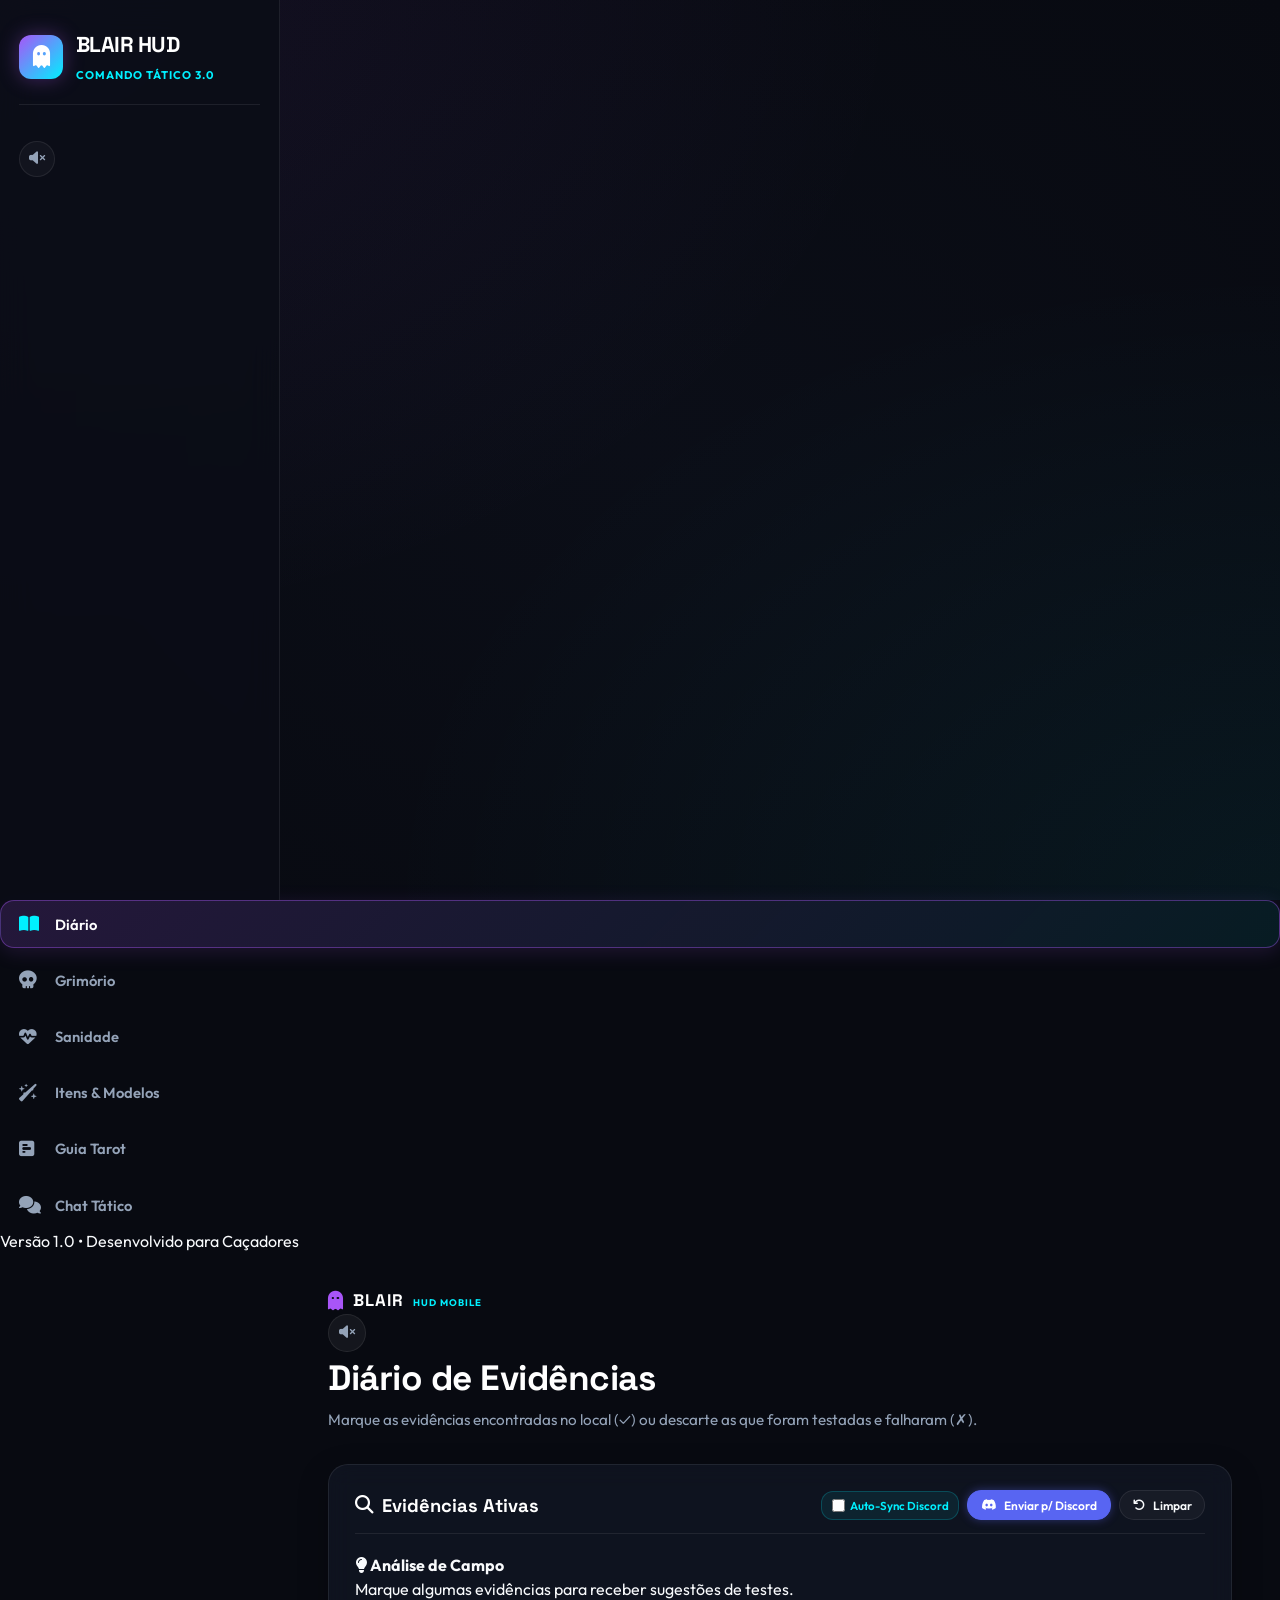
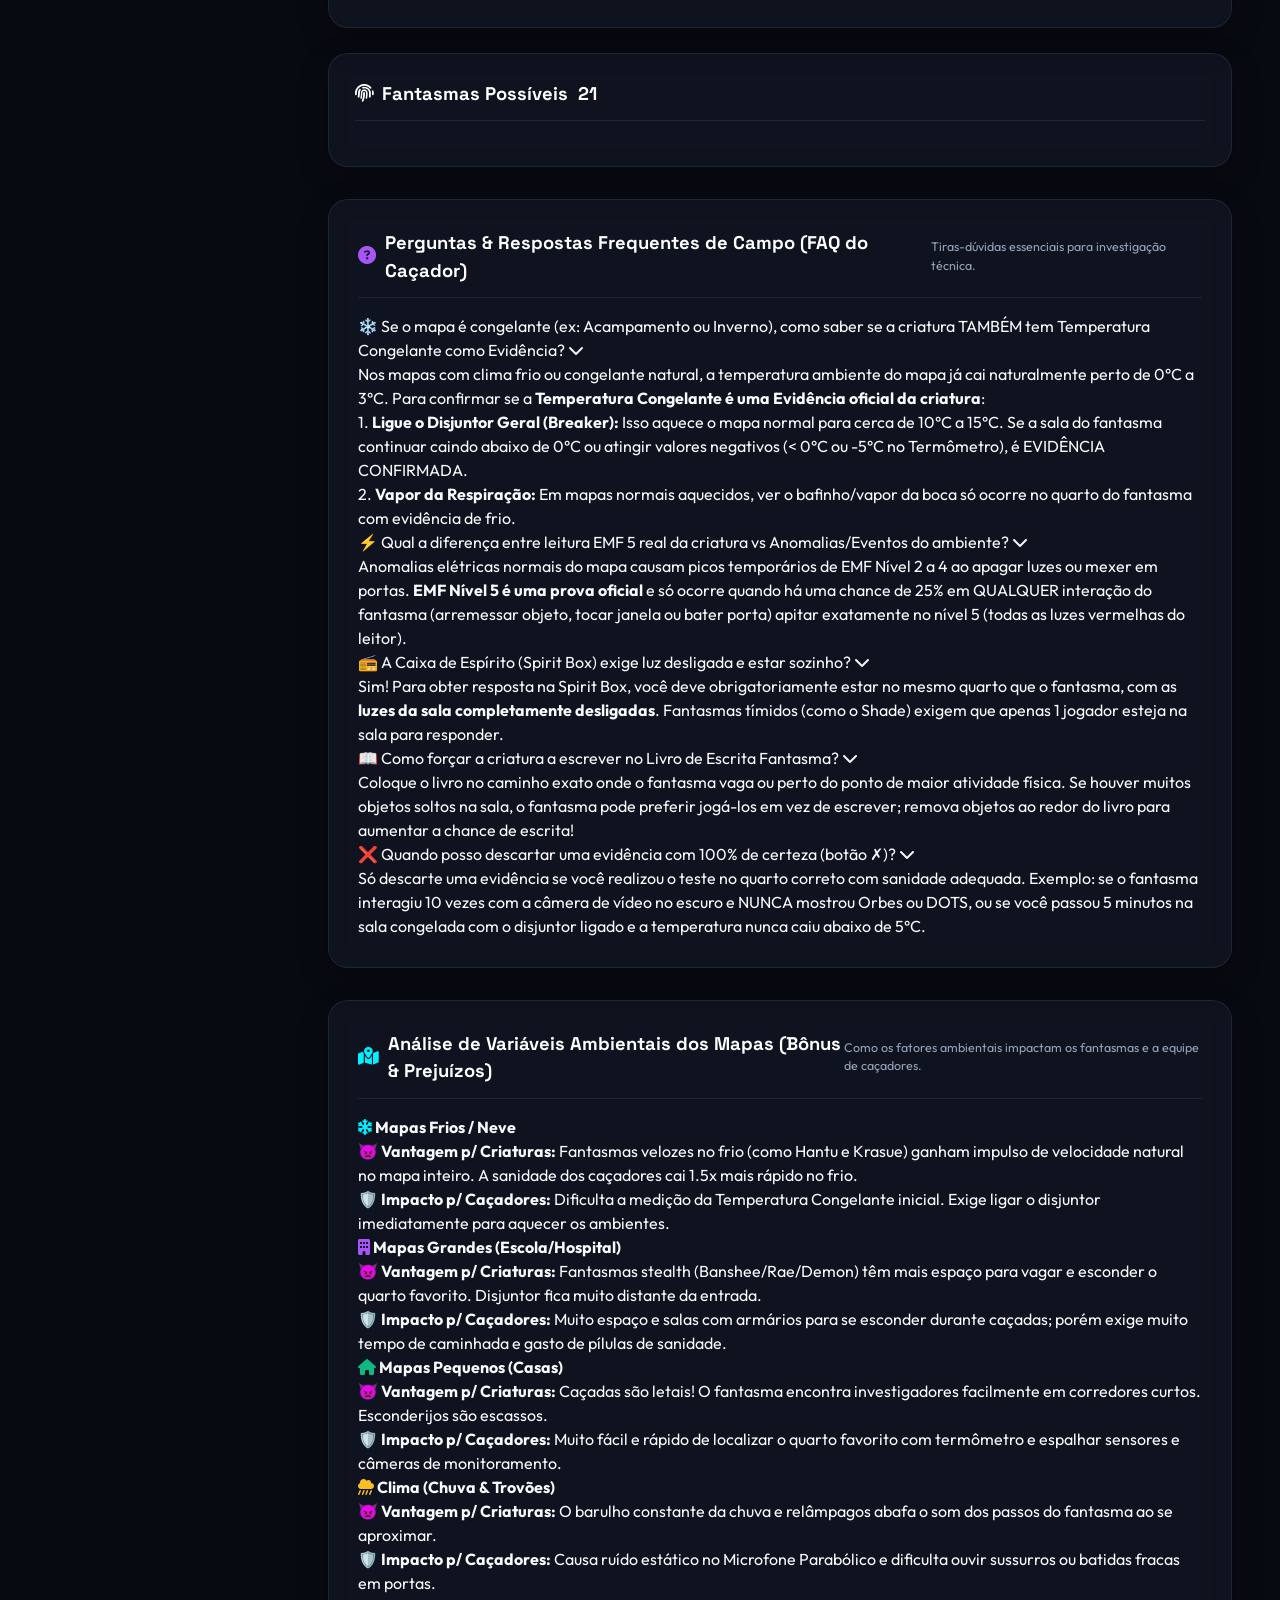
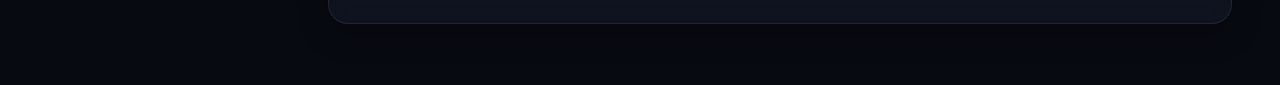
==== commit b48bd52f: "Add files via upload" ====
--- a/index.html
+++ b/index.html
@@ -5,31 +5,30 @@
     <meta name="viewport" content="width=device-width, initial-scale=1.0">
     <meta name="description" content="O guia interativo definitivo para investigadores do jogo Blair no Roblox. Calcule riscos de caçada, filtre evidências e conheça os 21 fantasmas.">
     <title>Diário do Investigador: Blair (Roblox)</title>
-    <!-- Google Fonts: Old Newspaper & Vintage Gazette Typography -->
+    <!-- Google Fonts: Outfit, Space Grotesk, JetBrains Mono -->
     <link rel="preconnect" href="https://fonts.googleapis.com">
     <link rel="preconnect" href="https://fonts.gstatic.com" crossorigin>
-    <link href="https://fonts.googleapis.com/css2?family=Cinzel:wght@700;900&family=Merriweather:ital,wght@0,400;0,700;1,400&family=Playfair+Display:ital,wght@0,700;0,900;1,700&family=Special+Elite&display=swap" rel="stylesheet">
+    <link href="https://fonts.googleapis.com/css2?family=JetBrains+Mono:wght@400;700&family=Outfit:wght@300;400;500;600;700;800&family=Space+Grotesk:wght@500;700&display=swap" rel="stylesheet">
     <!-- FontAwesome for Icons -->
     <link rel="stylesheet" href="https://cdnjs.cloudflare.com/ajax/libs/font-awesome/6.4.0/css/all.min.css">
     <!-- Custom CSS -->
     <link rel="stylesheet" href="styles.css">
 </head>
 <body class="dark-theme">
-    <div class="glow-container"></div>
-    
     <div id="global-toast-notification" style="position: fixed; top: 20px; right: 20px; z-index: 99999; display: flex; flex-direction: column; gap: 0.5rem; pointer-events: none;"></div>
 
     <div class="app-container">
         <!-- Sidebar Navigation -->
         <aside class="sidebar">
-            <div class="brand" style="display: flex; justify-content: space-between; align-items: center; width: 100%; margin-bottom: 2.5rem; border-bottom: 2px double var(--border-color); padding-bottom: 1rem;">
-                <div style="display: flex; align-items: center; gap: 0.8rem;">
-                    <i class="fa-solid fa-newspaper logo-icon" style="font-size: 1.8rem; color: var(--primary);"></i>
-                    <div class="brand-text">
-                        <h2 style="font-family: var(--font-header); font-size: 1.3rem; letter-spacing: 1px; color: var(--text-main); margin: 0;">GAZETA BLAIR</h2>
-                        <span style="font-family: var(--font-typewriter); font-size: 0.7rem; color: var(--primary); letter-spacing: 0.5px; font-weight: 700;">DOSSIÊ INVESTIGATIVO</span>
-                    </div>
-                </div>
+            <div class="brand">
+                <div class="brand-icon">
+                    <i class="fa-solid fa-ghost"></i>
+                </div>
+                <div class="brand-text">
+                    <h2>BLAIR HUD</h2>
+                    <span>COMANDO TÁTICO 3.0</span>
+                </div>
+            </div>
                 <button id="btn-toggle-audio" class="state-btn" style="border-radius: 50%; width: 36px; height: 36px; background: rgba(255,255,255,0.03); border: 1px solid var(--border-color); color: var(--text-muted); cursor: pointer; flex-shrink: 0;" title="Alternar Áudio Espacial">
                     <i class="fa-solid fa-volume-xmark" id="audio-icon"></i>
                 </button>
--- a/styles.css
+++ b/styles.css
@@ -1,39 +1,45 @@
 /* =========================================================
-   GAZETA INVESTIGATIVA DE BLAIR - VINTAGE NEWSPAPER THEME
-   Estilo Jornal Antigo, Arquivo Paranormal e Dossiê 1924
+   BLAIR TACTICAL COMMAND HUD 3.0 - ULTRA PREMIUM DARK GLASS THEME
    ========================================================= */
 
-/* 1. Global Reset & Vintage Newspaper Color Tokens */
+@import url('https://fonts.googleapis.com/css2?family=Outfit:wght@300;400;500;600;700;800;900&family=Space+Grotesk:wght@500;700&family=JetBrains+Mono:wght@400;700&display=swap');
+
 :root {
-    --bg-dark: #e8ded0;           /* Warm vintage aged newsprint background */
-    --bg-paper: #f7f2e6;          /* Crisp paper card background */
-    --bg-card: #f7f2e6;           /* Paper card background */
-    --bg-card-hover: #ede4d1;     /* Ink press hover wash */
-    --border-color: #382d24;      /* Deep printer ink border */
-    --border-double: 4px double #382d24; /* Classic newspaper double rule */
-    
-    --primary: #8b0000;           /* Crimson Red Ink Stamp / Wax Seal */
-    --primary-glow: rgba(139, 0, 0, 0.12);
-    --secondary: #d4c8b2;         /* Secondary paper tint */
-    
-    --accent-blue: #233b59;       /* Vintage navy ink */
-    --accent-blue-glow: rgba(35, 59, 89, 0.12);
-    --accent-green: #1e4d2b;      /* Vintage forest ink */
-    --accent-green-glow: rgba(30, 77, 43, 0.12);
-    --accent-red: #8b0000;        /* Crimson stamp red */
-    --accent-red-glow: rgba(139, 0, 0, 0.12);
-    --accent-yellow: #7a5806;     /* Aged sepia gold */
-    
-    --text-main: #1c1815;         /* Deep printer ink black */
-    --text-muted: #5e5145;        /* Vintage faded brown-grey ink */
-    --text-dark: #0f0d0b;
-    
-    --font-header: 'Playfair Display', 'Cinzel', serif;
-    --font-typewriter: 'Special Elite', 'Courier Prime', monospace;
-    --font-body: 'Merriweather', 'Georgia', serif;
-    --sidebar-width: 290px;
-    --transition-speed: 0.25s;
-    --transition-ease: ease-in-out;
+    --bg-dark: #080a11;
+    --bg-surface: #0e121e;
+    --bg-card: rgba(18, 24, 38, 0.7);
+    --bg-card-hover: rgba(26, 35, 56, 0.85);
+    
+    --border-color: rgba(255, 255, 255, 0.08);
+    --border-glow: rgba(0, 240, 255, 0.2);
+    
+    --primary: #a855f7;          /* Electric Purple */
+    --primary-glow: rgba(168, 85, 247, 0.35);
+    
+    --accent-blue: #00f0ff;       /* Cyber Cyan */
+    --accent-blue-glow: rgba(0, 240, 255, 0.3);
+    
+    --accent-green: #10b981;      /* Emerald Green */
+    --accent-green-glow: rgba(16, 185, 129, 0.3);
+    
+    --accent-red: #f43f5e;        /* Radiant Crimson */
+    --accent-red-glow: rgba(244, 63, 94, 0.35);
+    
+    --accent-yellow: #fbbf24;     /* Warning Gold */
+    
+    --text-main: #f8fafc;
+    --text-muted: #94a3b8;
+    --text-dark: #0f172a;
+    
+    --font-header: 'Space Grotesk', sans-serif;
+    --font-body: 'Outfit', sans-serif;
+    --font-mono: 'JetBrains Mono', monospace;
+    
+    --sidebar-width: 280px;
+    --radius-sm: 8px;
+    --radius-md: 14px;
+    --radius-lg: 20px;
+    --transition: all 0.25s cubic-bezier(0.16, 1, 0.3, 1);
 }
 
 * {
@@ -41,118 +47,136 @@
     padding: 0;
     box-sizing: border-box;
     scrollbar-width: thin;
-    scrollbar-color: var(--border-color) var(--bg-dark);
+    scrollbar-color: var(--primary) var(--bg-dark);
 }
 
 body {
     font-family: var(--font-body);
     background-color: var(--bg-dark);
-    background-image: radial-gradient(rgba(56, 45, 36, 0.05) 1px, transparent 0);
-    background-size: 24px 24px;
+    background-image: 
+        radial-gradient(at 0% 0%, rgba(168, 85, 247, 0.08) 0px, transparent 50%),
+        radial-gradient(at 100% 100%, rgba(0, 240, 255, 0.06) 0px, transparent 50%),
+        radial-gradient(at 50% 50%, rgba(14, 18, 30, 0.5) 0px, transparent 100%);
+    background-attachment: fixed;
     color: var(--text-main);
     min-height: 100vh;
     overflow-x: hidden;
-    position: relative;
-    line-height: 1.6;
-}
-
-/* Scrollbars */
+    line-height: 1.5;
+}
+
+/* Custom Scrollbars */
 ::-webkit-scrollbar {
-    width: 7px;
-    height: 7px;
+    width: 6px;
+    height: 6px;
 }
 ::-webkit-scrollbar-track {
     background: var(--bg-dark);
 }
 ::-webkit-scrollbar-thumb {
-    background: var(--border-color);
-    border-radius: 4px;
-}
-
-/* 2. Main App Container & Layout */
+    background: rgba(255, 255, 255, 0.15);
+    border-radius: 10px;
+}
+::-webkit-scrollbar-thumb:hover {
+    background: var(--primary);
+}
+
+/* App Container Layout */
 .app-container {
     display: flex;
     min-height: 100vh;
-    position: relative;
-}
-
-/* 3. Sidebar (Menu Lateral Estilo Coluna de Jornal) */
+}
+
+/* Sidebar Navigation */
 .sidebar {
     width: var(--sidebar-width);
-    background: var(--bg-paper);
-    border-right: 3px double var(--border-color);
-    padding: 2rem 1.2rem;
+    background: rgba(11, 14, 23, 0.85);
+    backdrop-filter: blur(16px);
+    border-right: 1px solid var(--border-color);
+    padding: 1.8rem 1.2rem;
     display: flex;
     flex-direction: column;
     position: fixed;
     height: 100vh;
     z-index: 100;
-    box-shadow: 4px 0 15px rgba(56, 45, 36, 0.08);
 }
 
 .brand {
     display: flex;
-    justify-content: space-between;
-    align-items: center;
-    width: 100%;
-    margin-bottom: 2rem;
-    border-bottom: 3px double var(--border-color);
+    align-items: center;
+    gap: 0.8rem;
+    margin-bottom: 2.2rem;
     padding-bottom: 1.2rem;
+    border-bottom: 1px solid var(--border-color);
+}
+
+.brand-icon {
+    width: 44px;
+    height: 44px;
+    border-radius: 12px;
+    background: linear-gradient(135deg, var(--primary) 0%, var(--accent-blue) 100%);
+    display: flex;
+    align-items: center;
+    justify-content: center;
+    font-size: 1.4rem;
+    color: #fff;
+    box-shadow: 0 0 20px var(--primary-glow);
 }
 
 .brand-text h2 {
     font-family: var(--font-header);
     font-size: 1.35rem;
-    font-weight: 900;
+    font-weight: 700;
+    color: #fff;
+    letter-spacing: -0.5px;
+}
+
+.brand-text span {
+    font-size: 0.7rem;
+    font-weight: 700;
+    color: var(--accent-blue);
     letter-spacing: 1px;
+    text-transform: uppercase;
+}
+
+.nav-menu {
+    display: flex;
+    flex-direction: column;
+    gap: 0.5rem;
+    flex-grow: 1;
+}
+
+.nav-btn {
+    display: flex;
+    align-items: center;
+    gap: 0.9rem;
+    padding: 0.85rem 1.1rem;
+    border-radius: var(--radius-md);
+    background: transparent;
+    border: 1px solid transparent;
+    color: var(--text-muted);
+    font-family: var(--font-body);
+    font-size: 0.92rem;
+    font-weight: 600;
+    cursor: pointer;
+    transition: var(--transition);
+    text-align: left;
+}
+
+.nav-btn:hover {
+    background: rgba(255, 255, 255, 0.04);
     color: var(--text-main);
-    text-transform: uppercase;
-}
-
-.brand-text span {
-    font-family: var(--font-typewriter);
-    font-size: 0.72rem;
-    color: var(--primary);
-    font-weight: 700;
-    letter-spacing: 0.5px;
-}
-
-.nav-menu {
-    display: flex;
-    flex-direction: column;
-    gap: 0.6rem;
-    flex-grow: 1;
-}
-
-.nav-btn {
-    display: flex;
-    align-items: center;
-    gap: 1rem;
-    padding: 0.85rem 1.1rem;
-    border-radius: 4px;
-    background: transparent;
-    border: 1px solid var(--border-color);
-    color: var(--text-main);
-    font-family: var(--font-header);
-    font-size: 0.95rem;
-    font-weight: 700;
-    cursor: pointer;
-    transition: all var(--transition-speed) ease;
-    text-align: left;
-}
-
-.nav-btn:hover {
-    background: var(--bg-card-hover);
-    border-color: var(--primary);
-    color: var(--primary);
     transform: translateX(4px);
 }
 
 .nav-btn.active {
-    background: var(--primary);
-    color: #ffffff;
-    border-color: var(--primary);
-    box-shadow: 3px 3px 0px var(--border-color);
+    background: linear-gradient(135deg, rgba(168, 85, 247, 0.18) 0%, rgba(0, 240, 255, 0.08) 100%);
+    border-color: rgba(168, 85, 247, 0.4);
+    color: #fff;
+    box-shadow: 0 4px 20px rgba(168, 85, 247, 0.15);
+}
+
+.nav-btn.active i {
+    color: var(--accent-blue);
 }
 
 .nav-btn i {
@@ -160,19 +184,12 @@
     width: 22px;
 }
 
-.sidebar-footer {
-    border-top: 2px double var(--border-color);
-    padding-top: 1rem;
-    margin-top: auto;
-}
-
-/* 4. Main Content Area */
+/* Main Content Area */
 .main-content {
     margin-left: var(--sidebar-width);
     flex-grow: 1;
-    padding: 2.2rem 2.8rem;
+    padding: 2.2rem 3rem;
     min-height: 100vh;
-    background: var(--bg-dark);
 }
 
 .tab-content {
@@ -181,63 +198,50 @@
 
 .tab-content.active {
     display: block;
-    animation: fadeIn 0.35s ease;
-}
-
-@keyframes fadeIn {
-    from { opacity: 0; transform: translateY(6px); }
+    animation: slideUp 0.35s cubic-bezier(0.16, 1, 0.3, 1);
+}
+
+@keyframes slideUp {
+    from { opacity: 0; transform: translateY(12px); }
     to { opacity: 1; transform: translateY(0); }
 }
 
-/* Header Banner Estilo Gazeta / Edição Extra */
+/* Tab Headers */
 .tab-header {
     margin-bottom: 2rem;
-    padding-bottom: 1rem;
-    border-bottom: 4px double var(--border-color);
-    position: relative;
-    text-align: center;
-}
-
-.tab-header::before {
-    content: "❖ EDIÇÃO EXTRAORDINÁRIA DE BLAIR - GAZETA INVESTIGATIVA N° 1924 ❖";
-    display: block;
-    font-family: var(--font-typewriter);
-    font-size: 0.75rem;
-    font-weight: 700;
-    color: var(--primary);
-    letter-spacing: 2px;
-    margin-bottom: 0.4rem;
-    text-transform: uppercase;
 }
 
 .tab-header h1 {
     font-family: var(--font-header);
-    font-size: 2.4rem;
-    font-weight: 900;
-    color: var(--text-main);
-    text-transform: uppercase;
-    letter-spacing: 1.5px;
-    margin-bottom: 0.4rem;
+    font-size: 2.2rem;
+    font-weight: 700;
+    color: #fff;
+    letter-spacing: -0.5px;
+    display: flex;
+    align-items: center;
+    gap: 0.8rem;
 }
 
 .tab-header p {
-    font-family: var(--font-body);
-    font-style: italic;
     color: var(--text-muted);
     font-size: 0.95rem;
-    max-width: 800px;
-    margin: 0 auto;
-}
-
-/* 5. Cards & Containers (Papel de Arquivo) */
+    margin-top: 0.3rem;
+}
+
+/* Cards & Glassmorphism */
 .card, .glass-card {
-    background: var(--bg-paper);
-    border: 2px solid var(--border-color);
-    border-radius: 4px;
-    box-shadow: 4px 4px 0px rgba(56, 45, 36, 0.15);
-    padding: 1.5rem;
-    margin-bottom: 1.5rem;
-    transition: all var(--transition-speed) ease;
+    background: var(--bg-card);
+    backdrop-filter: blur(12px);
+    border: 1px solid var(--border-color);
+    border-radius: var(--radius-lg);
+    padding: 1.6rem;
+    margin-bottom: 1.6rem;
+    transition: var(--transition);
+    box-shadow: 0 10px 30px rgba(0, 0, 0, 0.25);
+}
+
+.card:hover, .glass-card:hover {
+    border-color: rgba(255, 255, 255, 0.14);
 }
 
 .card-header {
@@ -245,216 +249,192 @@
     justify-content: space-between;
     align-items: center;
     margin-bottom: 1.2rem;
-    border-bottom: 2px solid var(--border-color);
-    padding-bottom: 0.6rem;
+    padding-bottom: 0.8rem;
+    border-bottom: 1px solid var(--border-color);
 }
 
 .card-header h3, .card-header h4 {
     font-family: var(--font-header);
-    font-size: 1.2rem;
+    font-size: 1.15rem;
+    font-weight: 700;
+    color: #fff;
+    display: flex;
+    align-items: center;
+    gap: 0.6rem;
+}
+
+/* Evidence Rows & Toggles */
+.evidence-row {
+    background: rgba(255, 255, 255, 0.02);
+    border: 1px solid var(--border-color);
+    border-radius: var(--radius-md);
+    padding: 0.9rem 1.2rem;
+    margin-bottom: 0.8rem;
+    display: flex;
+    justify-content: space-between;
+    align-items: center;
+    transition: var(--transition);
+}
+
+.evidence-row:hover {
+    background: rgba(255, 255, 255, 0.05);
+    border-color: rgba(255, 255, 255, 0.15);
+}
+
+.evidence-row.confirmed {
+    background: rgba(16, 185, 129, 0.08);
+    border-color: rgba(16, 185, 129, 0.4);
+}
+
+.evidence-row.discarded {
+    background: rgba(244, 63, 94, 0.06);
+    border-color: rgba(244, 63, 94, 0.3);
+    opacity: 0.6;
+}
+
+.evidence-info {
+    display: flex;
+    align-items: center;
+    gap: 0.9rem;
+}
+
+.evidence-info i {
+    font-size: 1.3rem;
+    color: var(--accent-blue);
+}
+
+.evidence-name {
+    font-weight: 600;
+    font-size: 0.98rem;
+    color: #fff;
+}
+
+/* State Buttons */
+.state-btn {
+    width: 36px;
+    height: 36px;
+    border-radius: 10px;
+    border: 1px solid var(--border-color);
+    background: rgba(255, 255, 255, 0.04);
+    color: var(--text-muted);
     font-weight: 800;
-    color: var(--text-main);
-    text-transform: uppercase;
-    letter-spacing: 0.5px;
-}
-
-/* 6. Evidences Grid & Evidence Cards (Fichas de Prova) */
-.evidence-grid {
-    display: grid;
-    grid-template-columns: repeat(auto-fit, minmax(210px, 1fr));
-    gap: 1.1rem;
-    margin-bottom: 2rem;
-}
-
-.evidence-card {
-    background: #fbf7ef;
-    border: 2px solid var(--border-color);
-    border-radius: 4px;
-    padding: 1rem;
+    font-size: 0.9rem;
     cursor: pointer;
-    transition: all 0.2s ease;
-    display: flex;
-    flex-direction: column;
-    gap: 0.5rem;
-    position: relative;
-    user-select: none;
-    box-shadow: 3px 3px 0px rgba(56, 45, 36, 0.1);
-}
-
-.evidence-card:hover {
-    background: #f2e9d5;
-    transform: translateY(-2px);
-    box-shadow: 4px 4px 0px var(--border-color);
-}
-
-/* Estado 1: Confirmada (Carimbo Vermelho) */
-.evidence-card.active {
-    background: #fdf2f2;
-    border-color: var(--primary);
-    box-shadow: 4px 4px 0px var(--primary);
-}
-
-.evidence-card.active::after {
-    content: "✓ CONFIRMADA";
-    position: absolute;
-    top: 6px;
-    right: 8px;
-    font-family: var(--font-typewriter);
-    font-size: 0.65rem;
-    font-weight: 700;
-    color: var(--primary);
-    background: rgba(139, 0, 0, 0.1);
-    padding: 2px 6px;
-    border: 1px solid var(--primary);
-    border-radius: 2px;
-}
-
-/* Estado 2: Excluída (Riscada) */
-.evidence-card.excluded {
-    background: #e3d9c6;
-    border-color: #7a6e62;
-    opacity: 0.65;
-    text-decoration: line-through;
-}
-
-.evidence-card.excluded::after {
-    content: "✗ DESCARTADA";
-    position: absolute;
-    top: 6px;
-    right: 8px;
-    font-family: var(--font-typewriter);
-    font-size: 0.65rem;
-    font-weight: 700;
-    color: #7a6e62;
-    background: rgba(0, 0, 0, 0.05);
-    padding: 2px 6px;
-    border: 1px solid #7a6e62;
-    border-radius: 2px;
-}
-
-.evidence-header {
-    display: flex;
-    align-items: center;
-    gap: 0.7rem;
-}
-
-.evidence-header i {
-    font-size: 1.3rem;
-    color: var(--primary);
-}
-
-.evidence-title {
-    font-family: var(--font-header);
-    font-size: 1.05rem;
-    font-weight: 700;
-    color: var(--text-main);
-}
-
-.evidence-desc {
-    font-size: 0.78rem;
-    color: var(--text-muted);
-    line-height: 1.4;
-}
-
-/* 7. Ghost Cards Grid & Items (Fichas de Fantasmas do Grimoire) */
+    transition: var(--transition);
+    display: inline-flex;
+    align-items: center;
+    justify-content: center;
+}
+
+.state-btn:hover {
+    transform: scale(1.08);
+}
+
+.state-btn-confirm.active {
+    background: var(--accent-green);
+    color: #fff;
+    border-color: var(--accent-green);
+    box-shadow: 0 0 15px var(--accent-green-glow);
+}
+
+.state-btn-discard.active {
+    background: var(--accent-red);
+    color: #fff;
+    border-color: var(--accent-red);
+    box-shadow: 0 0 15px var(--accent-red-glow);
+}
+
+/* Ghost Grid & Cards */
 .ghost-grid {
     display: grid;
-    grid-template-columns: repeat(auto-fit, minmax(280px, 1fr));
-    gap: 1.3rem;
+    grid-template-columns: repeat(auto-fit, minmax(290px, 1fr));
+    gap: 1.4rem;
 }
 
 .ghost-card {
-    background: #fbf7ef;
-    border: 2px solid var(--border-color);
-    border-radius: 4px;
-    padding: 1.2rem;
+    background: var(--bg-card);
+    border: 1px solid var(--border-color);
+    border-radius: var(--radius-lg);
+    padding: 1.4rem;
     cursor: pointer;
-    transition: all 0.25s ease;
-    box-shadow: 3px 3px 0px rgba(56, 45, 36, 0.12);
+    transition: var(--transition);
     display: flex;
     flex-direction: column;
-    gap: 0.8rem;
+    gap: 0.9rem;
     position: relative;
+    overflow: hidden;
 }
 
 .ghost-card:hover {
-    background: #f2e9d5;
-    transform: translateY(-3px);
-    box-shadow: 5px 5px 0px var(--border-color);
+    transform: translateY(-4px);
+    border-color: var(--accent-blue);
+    box-shadow: 0 12px 30px rgba(0, 240, 255, 0.15);
 }
 
 .ghost-card.possible {
-    border-color: var(--primary);
-    box-shadow: 4px 4px 0px var(--primary);
-    background: #fffdf7;
+    border-color: rgba(16, 185, 129, 0.5);
+    background: linear-gradient(135deg, rgba(18, 24, 38, 0.8) 0%, rgba(16, 185, 129, 0.05) 100%);
 }
 
 .ghost-card.excluded {
-    opacity: 0.4;
+    opacity: 0.35;
     filter: grayscale(80%);
-    background: #ded5c3;
-    border-color: #8c7f72;
 }
 
 .ghost-card-header {
     display: flex;
     justify-content: space-between;
     align-items: center;
-    border-bottom: 1.5px solid var(--border-color);
-    padding-bottom: 0.5rem;
 }
 
 .ghost-name {
     font-family: var(--font-header);
-    font-size: 1.25rem;
-    font-weight: 800;
-    color: var(--text-main);
-    text-transform: uppercase;
+    font-size: 1.3rem;
+    font-weight: 700;
+    color: #fff;
 }
 
 .ghost-speed {
-    font-family: var(--font-typewriter);
-    font-size: 0.78rem;
-    color: var(--primary);
+    font-size: 0.8rem;
     font-weight: 700;
-}
-
-/* 8. Filter Buttons & Badges (Carimbos de Imprensa) */
-.filter-btn, .btn, .state-btn {
-    font-family: var(--font-header);
-    font-size: 0.85rem;
-    font-weight: 700;
-    padding: 0.65rem 1.2rem;
-    border: 2px solid var(--border-color);
-    border-radius: 3px;
-    background: var(--bg-paper);
+    color: var(--accent-yellow);
+    background: rgba(251, 191, 36, 0.12);
+    padding: 0.2rem 0.6rem;
+    border-radius: 20px;
+    border: 1px solid rgba(251, 191, 36, 0.3);
+}
+
+/* General Filter Buttons */
+.filter-btn, .btn {
+    font-family: var(--font-body);
+    font-size: 0.88rem;
+    font-weight: 600;
+    padding: 0.65rem 1.3rem;
+    border-radius: 24px;
+    border: 1px solid var(--border-color);
+    background: rgba(255, 255, 255, 0.04);
     color: var(--text-main);
     cursor: pointer;
-    transition: all 0.2s ease;
+    transition: var(--transition);
     display: inline-flex;
     align-items: center;
-    justify-content: center;
     gap: 0.5rem;
-    text-transform: uppercase;
-    letter-spacing: 0.5px;
-    box-shadow: 2px 2px 0px rgba(56, 45, 36, 0.15);
 }
 
 .filter-btn:hover, .btn:hover {
-    background: var(--primary);
-    color: #ffffff;
+    background: rgba(255, 255, 255, 0.08);
+    border-color: rgba(255, 255, 255, 0.2);
+    transform: translateY(-2px);
+}
+
+.filter-btn.active, .btn-primary {
+    background: linear-gradient(135deg, var(--primary) 0%, #9333ea 100%);
+    color: #fff;
     border-color: var(--primary);
-    box-shadow: 3px 3px 0px var(--border-color);
-}
-
-.filter-btn.active, .btn-primary {
-    background: var(--primary);
-    color: #ffffff;
-    border-color: var(--primary);
-    box-shadow: 3px 3px 0px var(--border-color);
-}
-
-/* 9. Search Bar */
+    box-shadow: 0 4px 15px var(--primary-glow);
+}
+
+/* Search Bar */
 .search-bar {
     position: relative;
     width: 100%;
@@ -463,32 +443,32 @@
 
 .search-input {
     width: 100%;
-    padding: 0.85rem 1rem 0.85rem 2.8rem;
-    background: #fbf7ef;
-    border: 2px solid var(--border-color);
-    border-radius: 4px;
+    padding: 0.9rem 1.2rem 0.9rem 3rem;
+    background: rgba(18, 24, 38, 0.8);
+    border: 1px solid var(--border-color);
+    border-radius: var(--radius-md);
     font-family: var(--font-body);
     font-size: 0.95rem;
-    color: var(--text-main);
-    box-shadow: inset 2px 2px 4px rgba(0, 0, 0, 0.05);
+    color: #fff;
+    transition: var(--transition);
 }
 
 .search-input:focus {
     outline: none;
-    border-color: var(--primary);
-    background: #ffffff;
+    border-color: var(--accent-blue);
+    box-shadow: 0 0 20px var(--accent-blue-glow);
 }
 
 .search-icon {
     position: absolute;
-    left: 1rem;
+    left: 1.1rem;
     top: 50%;
     transform: translateY(-50%);
     color: var(--text-muted);
-    font-size: 1rem;
-}
-
-/* 10. Modal (Dossiê Confidencial) */
+    font-size: 1.1rem;
+}
+
+/* Modal Window */
 .modal {
     display: none;
     position: fixed;
@@ -496,8 +476,8 @@
     left: 0;
     width: 100vw;
     height: 100vh;
-    background: rgba(28, 24, 21, 0.75);
-    backdrop-filter: blur(4px);
+    background: rgba(4, 6, 12, 0.85);
+    backdrop-filter: blur(10px);
     z-index: 9999;
     align-items: center;
     justify-content: center;
@@ -509,17 +489,17 @@
 }
 
 .modal-content {
-    background: #fbf7ef;
-    border: 3px double var(--border-color);
-    border-radius: 6px;
-    max-width: 680px;
+    background: #0e1322;
+    border: 1px solid rgba(255, 255, 255, 0.15);
+    border-radius: var(--radius-lg);
+    max-width: 720px;
     width: 100%;
     max-height: 86vh;
     overflow-y: auto;
     -webkit-overflow-scrolling: touch;
     padding: 2rem;
     position: relative;
-    box-shadow: 8px 8px 0px rgba(0, 0, 0, 0.3);
+    box-shadow: 0 20px 50px rgba(0, 0, 0, 0.6);
 }
 
 .close-modal-btn {
@@ -527,44 +507,16 @@
     top: 1.2rem;
     right: 1.5rem;
     font-size: 1.8rem;
-    font-weight: 900;
-    color: var(--primary);
+    color: var(--text-muted);
     cursor: pointer;
-    transition: color 0.2s ease;
+    transition: var(--transition);
 }
 
 .close-modal-btn:hover {
-    color: var(--text-dark);
-}
-
-/* 11. Command HUD Banner (Rádio e Fórum) */
-.command-hud-banner {
-    background: #f2e7d3;
-    border: 3px double var(--border-color);
-    border-radius: 4px;
-    padding: 1.2rem 1.8rem;
-    margin-bottom: 2rem;
-    display: flex;
-    justify-content: space-between;
-    align-items: center;
-}
-
-.tactical-pulse-dot {
-    width: 12px;
-    height: 12px;
-    border-radius: 50%;
-    background: var(--primary);
-    box-shadow: 0 0 8px var(--primary);
-    display: inline-block;
-}
-
-/* 12. Grid Layout Responsive */
-.grid-layout {
-    display: grid;
-    gap: 1.8rem;
-}
-
-/* 13. Mobile Responsive Adjustments */
+    color: #fff;
+}
+
+/* Mobile Responsive */
 @media (max-width: 992px) {
     .app-container {
         flex-direction: column;
@@ -575,30 +527,22 @@
         height: auto;
         position: relative;
         border-right: none;
-        border-bottom: 3px double var(--border-color);
-        padding: 1.2rem 1rem;
+        border-bottom: 1px solid var(--border-color);
+        padding: 1.2rem 1.5rem;
     }
     
     .main-content {
         margin-left: 0;
-        padding: 1.5rem 1rem;
-    }
-    
-    .grid-layout {
-        grid-template-columns: 1fr !important;
+        padding: 1.5rem 1.2rem;
     }
 }
 
 @media (max-width: 576px) {
     .tab-header h1 {
-        font-size: 1.8rem;
+        font-size: 1.7rem;
     }
     
-    .evidence-grid {
+    .ghost-grid {
         grid-template-columns: 1fr;
     }
-    
-    .modal-content {
-        padding: 1.2rem 1rem;
-    }
-}
+}
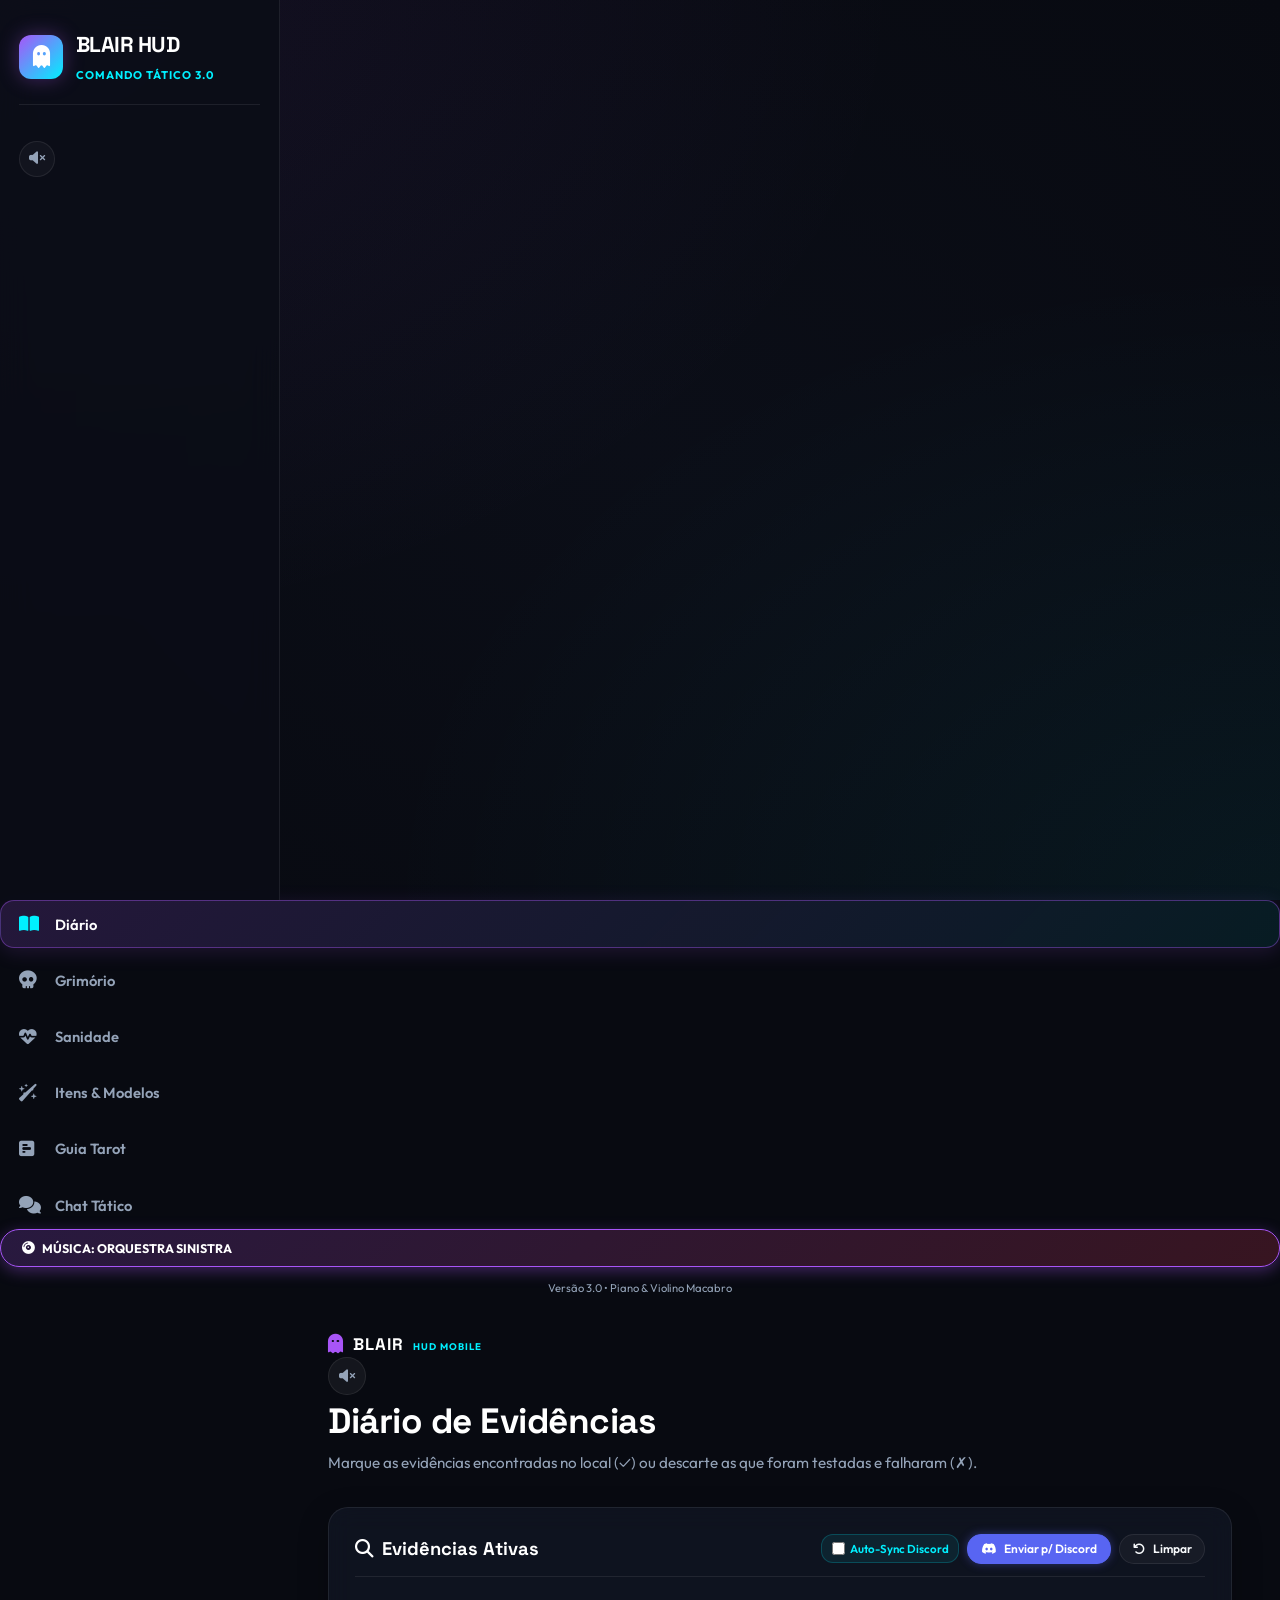
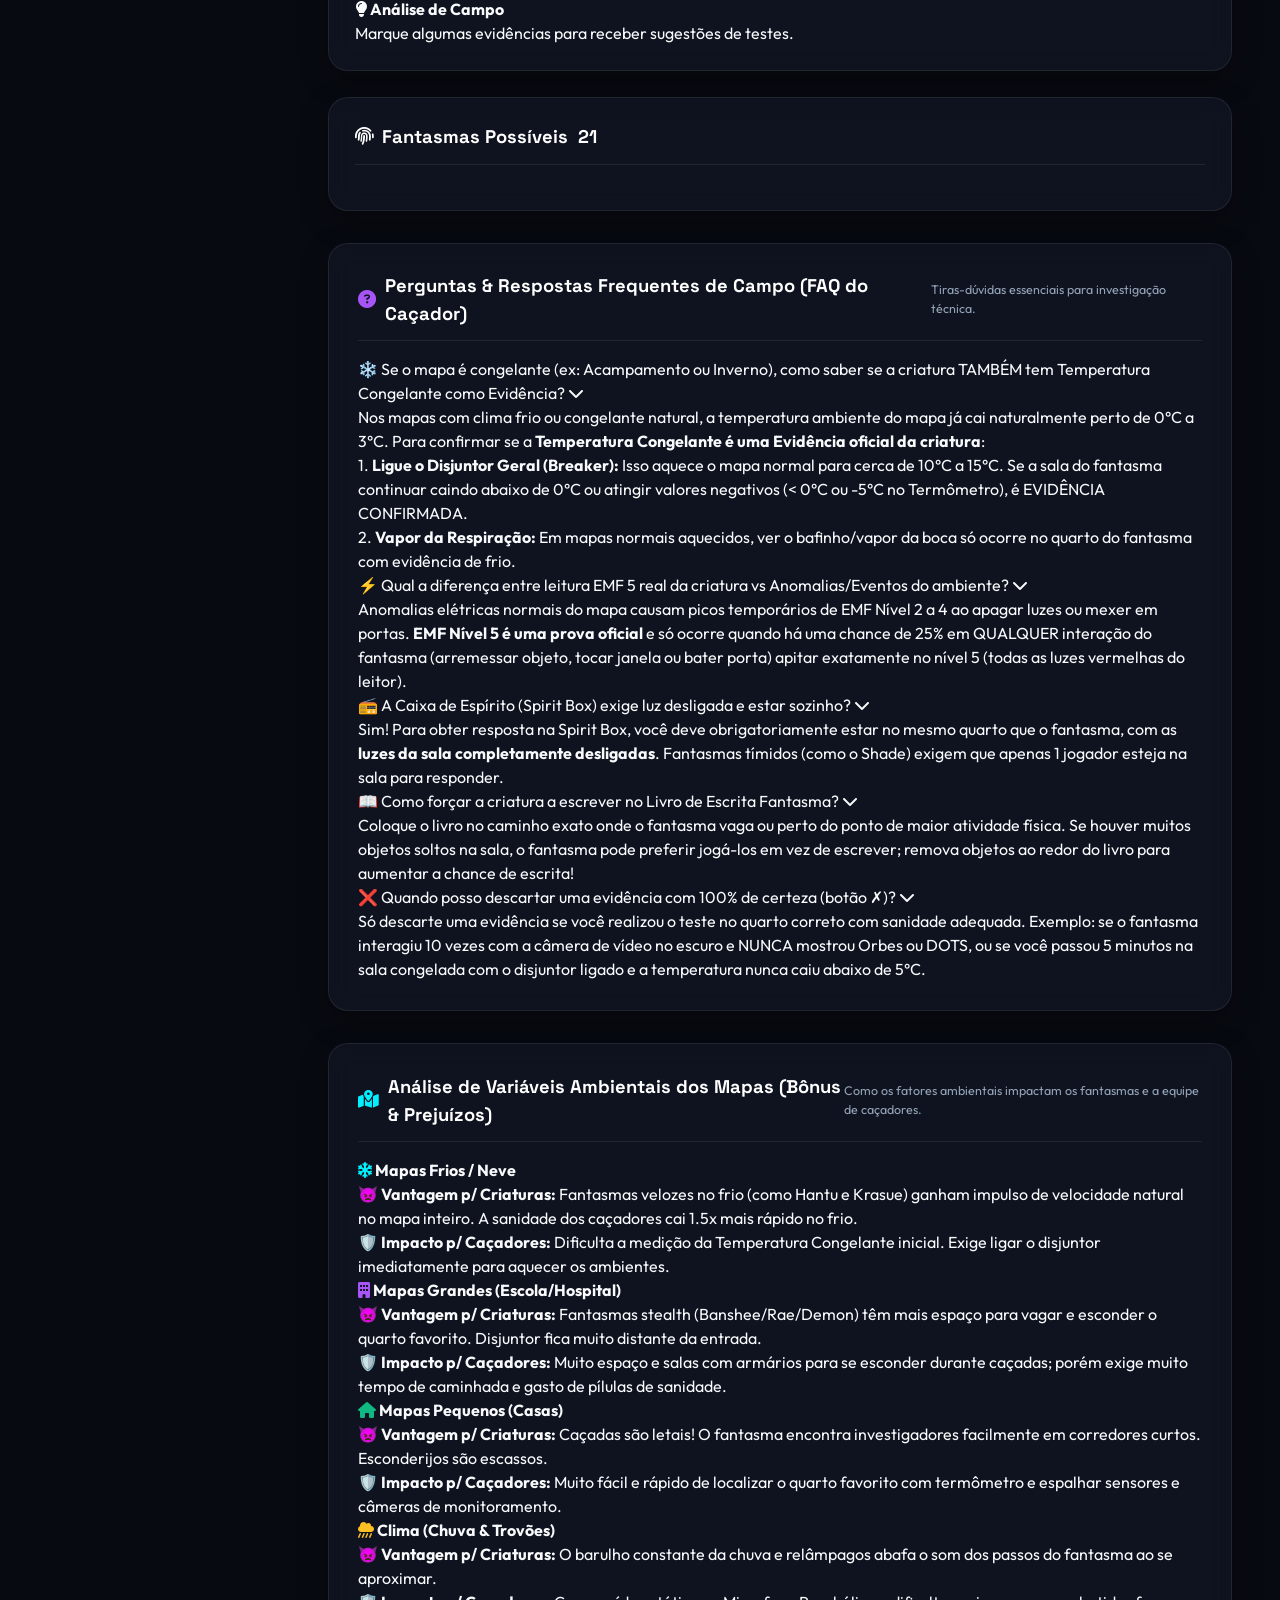
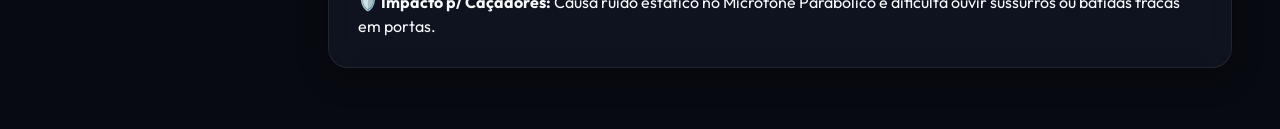
==== commit a9561b9f: "Add files via upload" ====
--- a/index.html
+++ b/index.html
@@ -54,7 +54,10 @@
                 </button>
             </nav>
             <div class="sidebar-footer">
-                <p>Versão 1.0 • Desenvolvido para Caçadores</p>
+                <button id="btn-toggle-bgm" class="btn btn-primary" style="width: 100%; margin-bottom: 0.8rem; font-size: 0.78rem; font-weight: 700; background: linear-gradient(135deg, rgba(168, 85, 247, 0.2) 0%, rgba(244, 63, 94, 0.2) 100%); border-color: var(--primary);">
+                    <i class="fa-solid fa-compact-disc" id="bgm-icon"></i> <span id="bgm-label">MÚSICA: ORQUESTRA SINISTRA</span>
+                </button>
+                <p style="font-size: 0.7rem; color: var(--text-muted); text-align: center;">Versão 3.0 • Piano & Violino Macabro</p>
             </div>
         </aside>
 
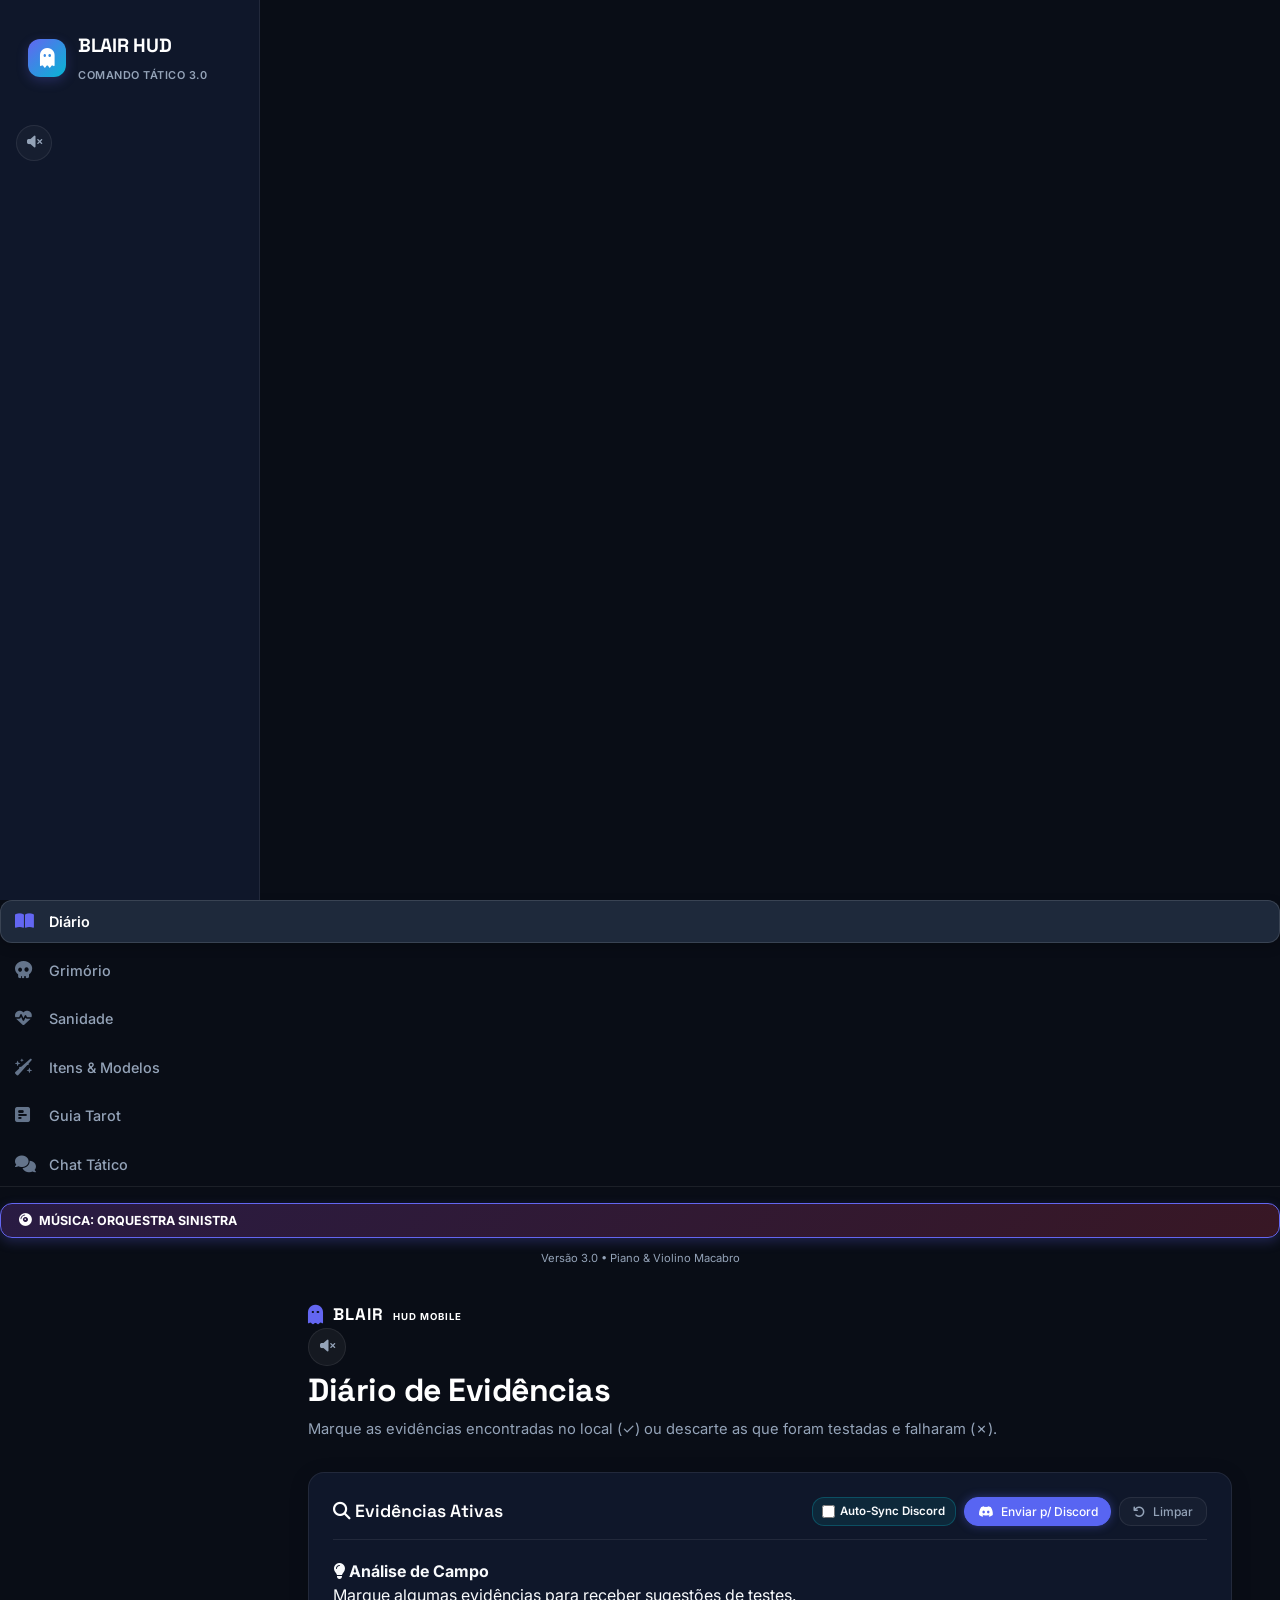
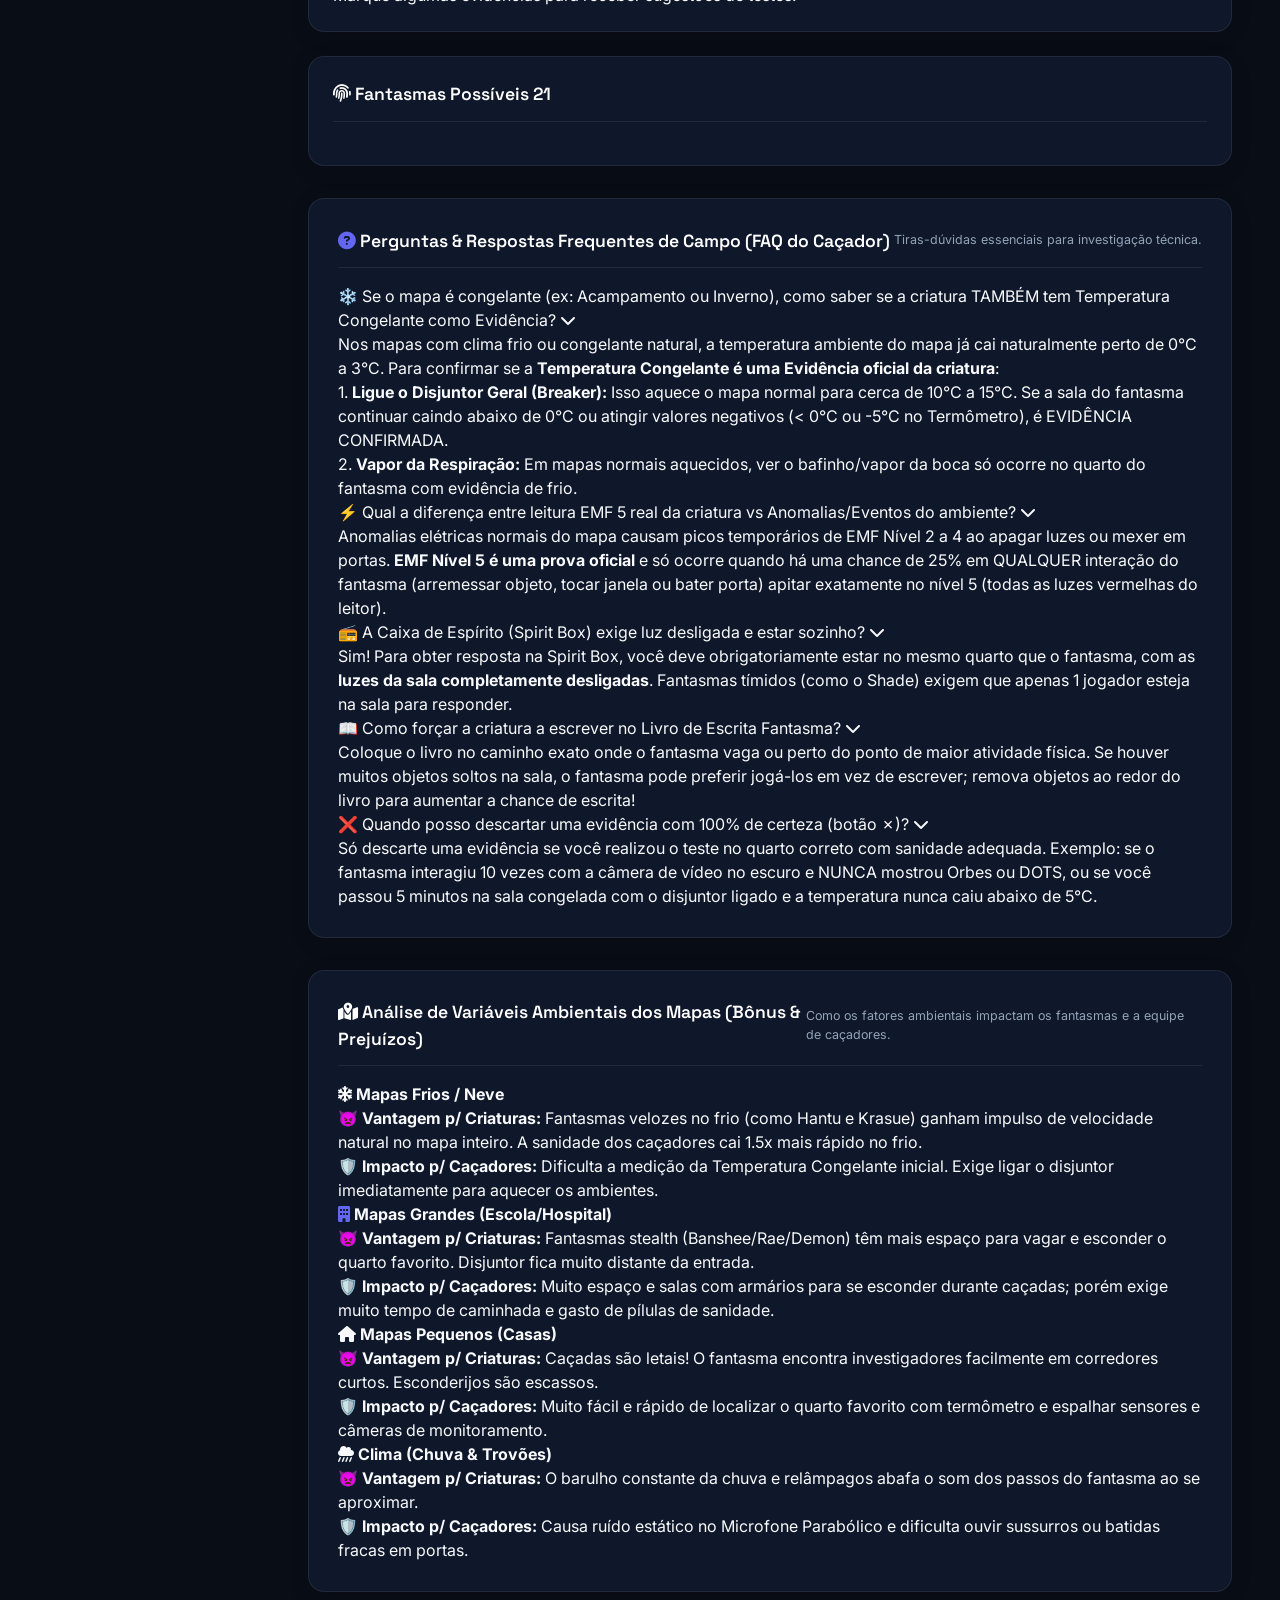
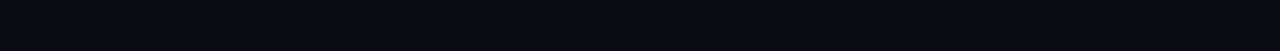
==== commit 8cd37cca: "Add files via upload" ====
--- a/index.html
+++ b/index.html
@@ -11,8 +11,8 @@
     <link href="https://fonts.googleapis.com/css2?family=JetBrains+Mono:wght@400;700&family=Outfit:wght@300;400;500;600;700;800&family=Space+Grotesk:wght@500;700&display=swap" rel="stylesheet">
     <!-- FontAwesome for Icons -->
     <link rel="stylesheet" href="https://cdnjs.cloudflare.com/ajax/libs/font-awesome/6.4.0/css/all.min.css">
-    <!-- Custom CSS -->
-    <link rel="stylesheet" href="styles.css">
+    <!-- Custom CSS (Pro Suite 4.0 Cache Buster) -->
+    <link rel="stylesheet" href="styles.css?v=4.0">
 </head>
 <body class="dark-theme">
     <div id="global-toast-notification" style="position: fixed; top: 20px; right: 20px; z-index: 99999; display: flex; flex-direction: column; gap: 0.5rem; pointer-events: none;"></div>
--- a/styles.css
+++ b/styles.css
@@ -1,45 +1,39 @@
 /* =========================================================
-   BLAIR TACTICAL COMMAND HUD 3.0 - ULTRA PREMIUM DARK GLASS THEME
+   BLAIR PRO INVESTIGATIVE SUITE 4.0 - LINEAR / VERCEL UI
    ========================================================= */
 
-@import url('https://fonts.googleapis.com/css2?family=Outfit:wght@300;400;500;600;700;800;900&family=Space+Grotesk:wght@500;700&family=JetBrains+Mono:wght@400;700&display=swap');
+@import url('https://fonts.googleapis.com/css2?family=Inter:wght@300;400;500;600;700;800&family=Space+Grotesk:wght@500;700&family=JetBrains+Mono:wght@400;600&display=swap');
 
 :root {
-    --bg-dark: #080a11;
-    --bg-surface: #0e121e;
-    --bg-card: rgba(18, 24, 38, 0.7);
-    --bg-card-hover: rgba(26, 35, 56, 0.85);
+    --bg-dark: #090d16;
+    --bg-surface: #0f172a;
+    --bg-card: #1e293b;
+    --bg-card-hover: #334155;
     
     --border-color: rgba(255, 255, 255, 0.08);
-    --border-glow: rgba(0, 240, 255, 0.2);
-    
-    --primary: #a855f7;          /* Electric Purple */
-    --primary-glow: rgba(168, 85, 247, 0.35);
-    
-    --accent-blue: #00f0ff;       /* Cyber Cyan */
-    --accent-blue-glow: rgba(0, 240, 255, 0.3);
-    
-    --accent-green: #10b981;      /* Emerald Green */
-    --accent-green-glow: rgba(16, 185, 129, 0.3);
-    
-    --accent-red: #f43f5e;        /* Radiant Crimson */
-    --accent-red-glow: rgba(244, 63, 94, 0.35);
-    
-    --accent-yellow: #fbbf24;     /* Warning Gold */
+    --border-highlight: rgba(99, 102, 241, 0.4);
+    
+    --primary: #6366f1;          /* Royal Indigo */
+    --primary-glow: rgba(99, 102, 241, 0.25);
+    
+    --accent-cyan: #06b6d4;      /* Crisp Cyan */
+    --accent-emerald: #10b981;   /* Emerald Green */
+    --accent-rose: #f43f5e;      /* Rose Crimson */
+    --accent-amber: #f59e0b;     /* Warm Amber */
     
     --text-main: #f8fafc;
     --text-muted: #94a3b8;
-    --text-dark: #0f172a;
+    --text-subtle: #64748b;
     
     --font-header: 'Space Grotesk', sans-serif;
-    --font-body: 'Outfit', sans-serif;
+    --font-body: 'Inter', -apple-system, BlinkMacSystemFont, sans-serif;
     --font-mono: 'JetBrains Mono', monospace;
     
-    --sidebar-width: 280px;
+    --sidebar-width: 260px;
     --radius-sm: 8px;
-    --radius-md: 14px;
-    --radius-lg: 20px;
-    --transition: all 0.25s cubic-bezier(0.16, 1, 0.3, 1);
+    --radius-md: 12px;
+    --radius-lg: 16px;
+    --transition: all 0.2s cubic-bezier(0.16, 1, 0.3, 1);
 }
 
 * {
@@ -47,21 +41,17 @@
     padding: 0;
     box-sizing: border-box;
     scrollbar-width: thin;
-    scrollbar-color: var(--primary) var(--bg-dark);
+    scrollbar-color: rgba(255, 255, 255, 0.2) var(--bg-dark);
 }
 
 body {
     font-family: var(--font-body);
     background-color: var(--bg-dark);
-    background-image: 
-        radial-gradient(at 0% 0%, rgba(168, 85, 247, 0.08) 0px, transparent 50%),
-        radial-gradient(at 100% 100%, rgba(0, 240, 255, 0.06) 0px, transparent 50%),
-        radial-gradient(at 50% 50%, rgba(14, 18, 30, 0.5) 0px, transparent 100%);
-    background-attachment: fixed;
     color: var(--text-main);
     min-height: 100vh;
     overflow-x: hidden;
     line-height: 1.5;
+    -webkit-font-smoothing: antialiased;
 }
 
 /* Custom Scrollbars */
@@ -76,11 +66,8 @@
     background: rgba(255, 255, 255, 0.15);
     border-radius: 10px;
 }
-::-webkit-scrollbar-thumb:hover {
-    background: var(--primary);
-}
-
-/* App Container Layout */
+
+/* Layout Architecture */
 .app-container {
     display: flex;
     min-height: 100vh;
@@ -89,10 +76,9 @@
 /* Sidebar Navigation */
 .sidebar {
     width: var(--sidebar-width);
-    background: rgba(11, 14, 23, 0.85);
-    backdrop-filter: blur(16px);
+    background: var(--bg-surface);
     border-right: 1px solid var(--border-color);
-    padding: 1.8rem 1.2rem;
+    padding: 1.5rem 1rem;
     display: flex;
     flex-direction: column;
     position: fixed;
@@ -103,60 +89,59 @@
 .brand {
     display: flex;
     align-items: center;
-    gap: 0.8rem;
-    margin-bottom: 2.2rem;
-    padding-bottom: 1.2rem;
-    border-bottom: 1px solid var(--border-color);
+    gap: 0.75rem;
+    margin-bottom: 2rem;
+    padding: 0.5rem 0.75rem;
 }
 
 .brand-icon {
-    width: 44px;
-    height: 44px;
-    border-radius: 12px;
-    background: linear-gradient(135deg, var(--primary) 0%, var(--accent-blue) 100%);
+    width: 38px;
+    height: 38px;
+    border-radius: var(--radius-md);
+    background: linear-gradient(135deg, var(--primary) 0%, var(--accent-cyan) 100%);
     display: flex;
     align-items: center;
     justify-content: center;
-    font-size: 1.4rem;
-    color: #fff;
-    box-shadow: 0 0 20px var(--primary-glow);
+    font-size: 1.2rem;
+    color: #fff;
+    box-shadow: 0 4px 12px var(--primary-glow);
 }
 
 .brand-text h2 {
     font-family: var(--font-header);
-    font-size: 1.35rem;
+    font-size: 1.2rem;
     font-weight: 700;
     color: #fff;
-    letter-spacing: -0.5px;
+    letter-spacing: -0.3px;
 }
 
 .brand-text span {
-    font-size: 0.7rem;
-    font-weight: 700;
-    color: var(--accent-blue);
-    letter-spacing: 1px;
+    font-size: 0.68rem;
+    font-weight: 600;
+    color: var(--text-muted);
+    letter-spacing: 0.5px;
     text-transform: uppercase;
 }
 
 .nav-menu {
     display: flex;
     flex-direction: column;
-    gap: 0.5rem;
+    gap: 0.35rem;
     flex-grow: 1;
 }
 
 .nav-btn {
     display: flex;
     align-items: center;
-    gap: 0.9rem;
-    padding: 0.85rem 1.1rem;
+    gap: 0.85rem;
+    padding: 0.75rem 0.9rem;
     border-radius: var(--radius-md);
     background: transparent;
     border: 1px solid transparent;
     color: var(--text-muted);
     font-family: var(--font-body);
-    font-size: 0.92rem;
-    font-weight: 600;
+    font-size: 0.9rem;
+    font-weight: 500;
     cursor: pointer;
     transition: var(--transition);
     text-align: left;
@@ -165,23 +150,30 @@
 .nav-btn:hover {
     background: rgba(255, 255, 255, 0.04);
     color: var(--text-main);
-    transform: translateX(4px);
 }
 
 .nav-btn.active {
-    background: linear-gradient(135deg, rgba(168, 85, 247, 0.18) 0%, rgba(0, 240, 255, 0.08) 100%);
-    border-color: rgba(168, 85, 247, 0.4);
-    color: #fff;
-    box-shadow: 0 4px 20px rgba(168, 85, 247, 0.15);
+    background: var(--bg-card);
+    border-color: rgba(255, 255, 255, 0.12);
+    color: #fff;
+    font-weight: 600;
+    box-shadow: 0 4px 12px rgba(0, 0, 0, 0.2);
 }
 
 .nav-btn.active i {
-    color: var(--accent-blue);
+    color: var(--primary);
 }
 
 .nav-btn i {
-    font-size: 1.1rem;
-    width: 22px;
+    font-size: 1.05rem;
+    width: 20px;
+    color: var(--text-subtle);
+}
+
+.sidebar-footer {
+    border-top: 1px solid var(--border-color);
+    padding-top: 1rem;
+    margin-top: auto;
 }
 
 /* Main Content Area */
@@ -198,50 +190,42 @@
 
 .tab-content.active {
     display: block;
-    animation: slideUp 0.35s cubic-bezier(0.16, 1, 0.3, 1);
-}
-
-@keyframes slideUp {
-    from { opacity: 0; transform: translateY(12px); }
+    animation: fadeIn 0.2s ease-in-out;
+}
+
+@keyframes fadeIn {
+    from { opacity: 0; transform: translateY(4px); }
     to { opacity: 1; transform: translateY(0); }
 }
 
-/* Tab Headers */
+/* Headers */
 .tab-header {
     margin-bottom: 2rem;
 }
 
 .tab-header h1 {
     font-family: var(--font-header);
-    font-size: 2.2rem;
+    font-size: 2rem;
     font-weight: 700;
     color: #fff;
     letter-spacing: -0.5px;
-    display: flex;
-    align-items: center;
-    gap: 0.8rem;
 }
 
 .tab-header p {
     color: var(--text-muted);
-    font-size: 0.95rem;
-    margin-top: 0.3rem;
-}
-
-/* Cards & Glassmorphism */
+    font-size: 0.92rem;
+    margin-top: 0.25rem;
+}
+
+/* Cards & Components */
 .card, .glass-card {
-    background: var(--bg-card);
-    backdrop-filter: blur(12px);
+    background: var(--bg-surface);
     border: 1px solid var(--border-color);
     border-radius: var(--radius-lg);
-    padding: 1.6rem;
-    margin-bottom: 1.6rem;
-    transition: var(--transition);
-    box-shadow: 0 10px 30px rgba(0, 0, 0, 0.25);
-}
-
-.card:hover, .glass-card:hover {
-    border-color: rgba(255, 255, 255, 0.14);
+    padding: 1.5rem;
+    margin-bottom: 1.5rem;
+    transition: var(--transition);
+    box-shadow: 0 4px 20px rgba(0, 0, 0, 0.15);
 }
 
 .card-header {
@@ -255,21 +239,18 @@
 
 .card-header h3, .card-header h4 {
     font-family: var(--font-header);
-    font-size: 1.15rem;
-    font-weight: 700;
-    color: #fff;
-    display: flex;
-    align-items: center;
-    gap: 0.6rem;
-}
-
-/* Evidence Rows & Toggles */
+    font-size: 1.1rem;
+    font-weight: 600;
+    color: #fff;
+}
+
+/* Evidence Row */
 .evidence-row {
-    background: rgba(255, 255, 255, 0.02);
+    background: var(--bg-dark);
     border: 1px solid var(--border-color);
     border-radius: var(--radius-md);
-    padding: 0.9rem 1.2rem;
-    margin-bottom: 0.8rem;
+    padding: 0.85rem 1.1rem;
+    margin-bottom: 0.7rem;
     display: flex;
     justify-content: space-between;
     align-items: center;
@@ -277,7 +258,6 @@
 }
 
 .evidence-row:hover {
-    background: rgba(255, 255, 255, 0.05);
     border-color: rgba(255, 255, 255, 0.15);
 }
 
@@ -289,36 +269,36 @@
 .evidence-row.discarded {
     background: rgba(244, 63, 94, 0.06);
     border-color: rgba(244, 63, 94, 0.3);
-    opacity: 0.6;
+    opacity: 0.55;
 }
 
 .evidence-info {
     display: flex;
     align-items: center;
-    gap: 0.9rem;
+    gap: 0.85rem;
 }
 
 .evidence-info i {
-    font-size: 1.3rem;
-    color: var(--accent-blue);
+    font-size: 1.2rem;
+    color: var(--primary);
 }
 
 .evidence-name {
     font-weight: 600;
-    font-size: 0.98rem;
-    color: #fff;
-}
-
-/* State Buttons */
+    font-size: 0.92rem;
+    color: #fff;
+}
+
+/* State Toggle Buttons */
 .state-btn {
-    width: 36px;
-    height: 36px;
-    border-radius: 10px;
+    width: 34px;
+    height: 34px;
+    border-radius: 8px;
     border: 1px solid var(--border-color);
     background: rgba(255, 255, 255, 0.04);
     color: var(--text-muted);
-    font-weight: 800;
-    font-size: 0.9rem;
+    font-weight: 700;
+    font-size: 0.85rem;
     cursor: pointer;
     transition: var(--transition);
     display: inline-flex;
@@ -327,53 +307,50 @@
 }
 
 .state-btn:hover {
-    transform: scale(1.08);
+    background: rgba(255, 255, 255, 0.08);
+    color: #fff;
 }
 
 .state-btn-confirm.active {
-    background: var(--accent-green);
-    color: #fff;
-    border-color: var(--accent-green);
-    box-shadow: 0 0 15px var(--accent-green-glow);
+    background: var(--accent-emerald);
+    color: #fff;
+    border-color: var(--accent-emerald);
 }
 
 .state-btn-discard.active {
-    background: var(--accent-red);
-    color: #fff;
-    border-color: var(--accent-red);
-    box-shadow: 0 0 15px var(--accent-red-glow);
+    background: var(--accent-rose);
+    color: #fff;
+    border-color: var(--accent-rose);
 }
 
 /* Ghost Grid & Cards */
 .ghost-grid {
     display: grid;
-    grid-template-columns: repeat(auto-fit, minmax(290px, 1fr));
-    gap: 1.4rem;
+    grid-template-columns: repeat(auto-fit, minmax(280px, 1fr));
+    gap: 1.2rem;
 }
 
 .ghost-card {
-    background: var(--bg-card);
+    background: var(--bg-surface);
     border: 1px solid var(--border-color);
     border-radius: var(--radius-lg);
-    padding: 1.4rem;
+    padding: 1.3rem;
     cursor: pointer;
     transition: var(--transition);
     display: flex;
     flex-direction: column;
-    gap: 0.9rem;
-    position: relative;
-    overflow: hidden;
+    gap: 0.8rem;
 }
 
 .ghost-card:hover {
-    transform: translateY(-4px);
-    border-color: var(--accent-blue);
-    box-shadow: 0 12px 30px rgba(0, 240, 255, 0.15);
+    transform: translateY(-3px);
+    border-color: var(--primary);
+    box-shadow: 0 8px 25px rgba(99, 102, 241, 0.15);
 }
 
 .ghost-card.possible {
-    border-color: rgba(16, 185, 129, 0.5);
-    background: linear-gradient(135deg, rgba(18, 24, 38, 0.8) 0%, rgba(16, 185, 129, 0.05) 100%);
+    border-color: var(--accent-emerald);
+    background: linear-gradient(135deg, var(--bg-surface) 0%, rgba(16, 185, 129, 0.05) 100%);
 }
 
 .ghost-card.excluded {
@@ -389,31 +366,30 @@
 
 .ghost-name {
     font-family: var(--font-header);
-    font-size: 1.3rem;
+    font-size: 1.2rem;
     font-weight: 700;
     color: #fff;
 }
 
 .ghost-speed {
-    font-size: 0.8rem;
-    font-weight: 700;
-    color: var(--accent-yellow);
-    background: rgba(251, 191, 36, 0.12);
+    font-size: 0.78rem;
+    font-weight: 600;
+    color: var(--accent-amber);
+    background: rgba(245, 158, 11, 0.12);
     padding: 0.2rem 0.6rem;
-    border-radius: 20px;
-    border: 1px solid rgba(251, 191, 36, 0.3);
-}
-
-/* General Filter Buttons */
+    border-radius: 12px;
+}
+
+/* Buttons */
 .filter-btn, .btn {
     font-family: var(--font-body);
-    font-size: 0.88rem;
-    font-weight: 600;
-    padding: 0.65rem 1.3rem;
-    border-radius: 24px;
-    border: 1px solid var(--border-color);
-    background: rgba(255, 255, 255, 0.04);
-    color: var(--text-main);
+    font-size: 0.85rem;
+    font-weight: 500;
+    padding: 0.55rem 1.1rem;
+    border-radius: var(--radius-md);
+    border: 1px solid var(--border-color);
+    background: rgba(255, 255, 255, 0.03);
+    color: var(--text-muted);
     cursor: pointer;
     transition: var(--transition);
     display: inline-flex;
@@ -422,16 +398,15 @@
 }
 
 .filter-btn:hover, .btn:hover {
-    background: rgba(255, 255, 255, 0.08);
-    border-color: rgba(255, 255, 255, 0.2);
-    transform: translateY(-2px);
+    background: rgba(255, 255, 255, 0.07);
+    color: #fff;
 }
 
 .filter-btn.active, .btn-primary {
-    background: linear-gradient(135deg, var(--primary) 0%, #9333ea 100%);
+    background: var(--primary);
     color: #fff;
     border-color: var(--primary);
-    box-shadow: 0 4px 15px var(--primary-glow);
+    box-shadow: 0 4px 12px var(--primary-glow);
 }
 
 /* Search Bar */
@@ -443,32 +418,32 @@
 
 .search-input {
     width: 100%;
-    padding: 0.9rem 1.2rem 0.9rem 3rem;
-    background: rgba(18, 24, 38, 0.8);
+    padding: 0.85rem 1rem 0.85rem 2.8rem;
+    background: var(--bg-surface);
     border: 1px solid var(--border-color);
     border-radius: var(--radius-md);
     font-family: var(--font-body);
-    font-size: 0.95rem;
+    font-size: 0.92rem;
     color: #fff;
     transition: var(--transition);
 }
 
 .search-input:focus {
     outline: none;
-    border-color: var(--accent-blue);
-    box-shadow: 0 0 20px var(--accent-blue-glow);
+    border-color: var(--primary);
+    box-shadow: 0 0 15px var(--primary-glow);
 }
 
 .search-icon {
     position: absolute;
-    left: 1.1rem;
+    left: 1rem;
     top: 50%;
     transform: translateY(-50%);
-    color: var(--text-muted);
-    font-size: 1.1rem;
-}
-
-/* Modal Window */
+    color: var(--text-subtle);
+    font-size: 1rem;
+}
+
+/* Modal */
 .modal {
     display: none;
     position: fixed;
@@ -477,7 +452,7 @@
     width: 100vw;
     height: 100vh;
     background: rgba(4, 6, 12, 0.85);
-    backdrop-filter: blur(10px);
+    backdrop-filter: blur(8px);
     z-index: 9999;
     align-items: center;
     justify-content: center;
@@ -489,24 +464,24 @@
 }
 
 .modal-content {
-    background: #0e1322;
-    border: 1px solid rgba(255, 255, 255, 0.15);
+    background: var(--bg-surface);
+    border: 1px solid var(--border-color);
     border-radius: var(--radius-lg);
-    max-width: 720px;
+    max-width: 680px;
     width: 100%;
     max-height: 86vh;
     overflow-y: auto;
     -webkit-overflow-scrolling: touch;
     padding: 2rem;
     position: relative;
-    box-shadow: 0 20px 50px rgba(0, 0, 0, 0.6);
+    box-shadow: 0 20px 40px rgba(0, 0, 0, 0.5);
 }
 
 .close-modal-btn {
     position: absolute;
     top: 1.2rem;
     right: 1.5rem;
-    font-size: 1.8rem;
+    font-size: 1.6rem;
     color: var(--text-muted);
     cursor: pointer;
     transition: var(--transition);
@@ -533,13 +508,13 @@
     
     .main-content {
         margin-left: 0;
-        padding: 1.5rem 1.2rem;
+        padding: 1.5rem 1rem;
     }
 }
 
 @media (max-width: 576px) {
     .tab-header h1 {
-        font-size: 1.7rem;
+        font-size: 1.6rem;
     }
     
     .ghost-grid {
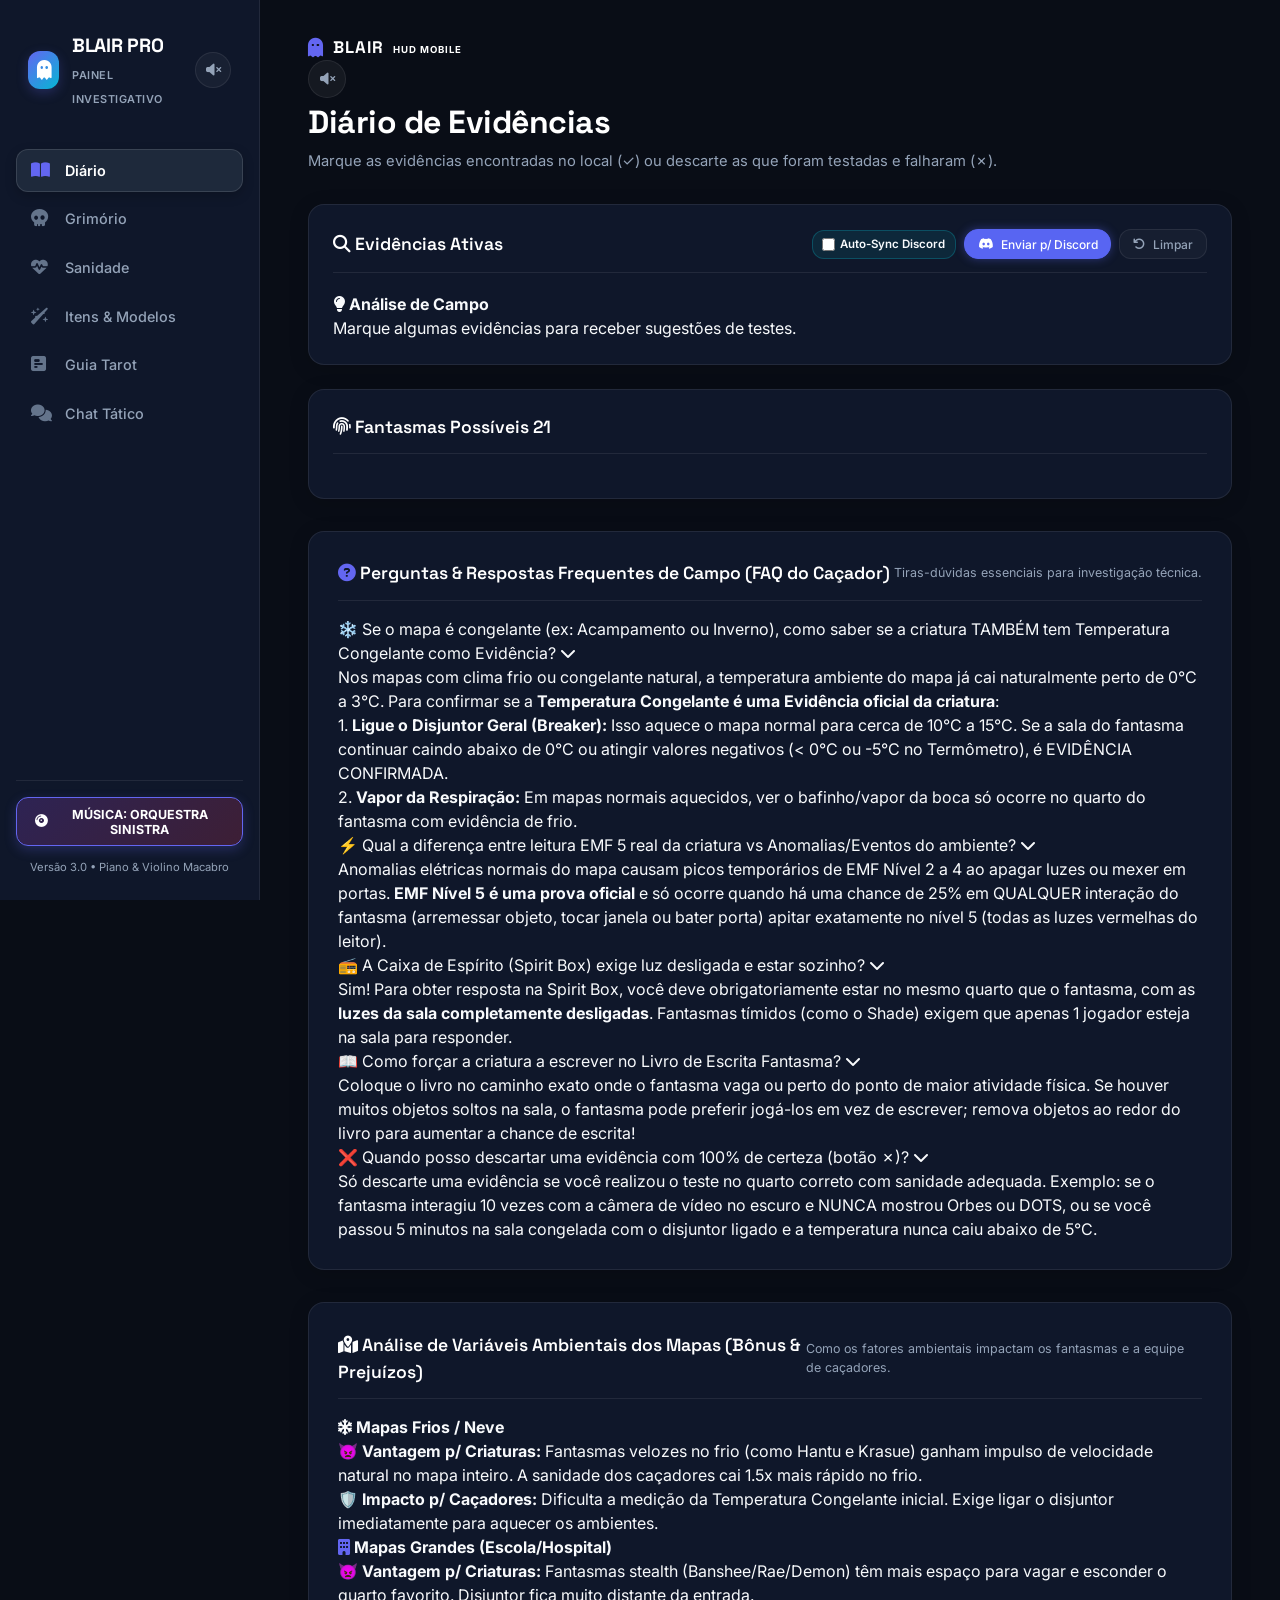
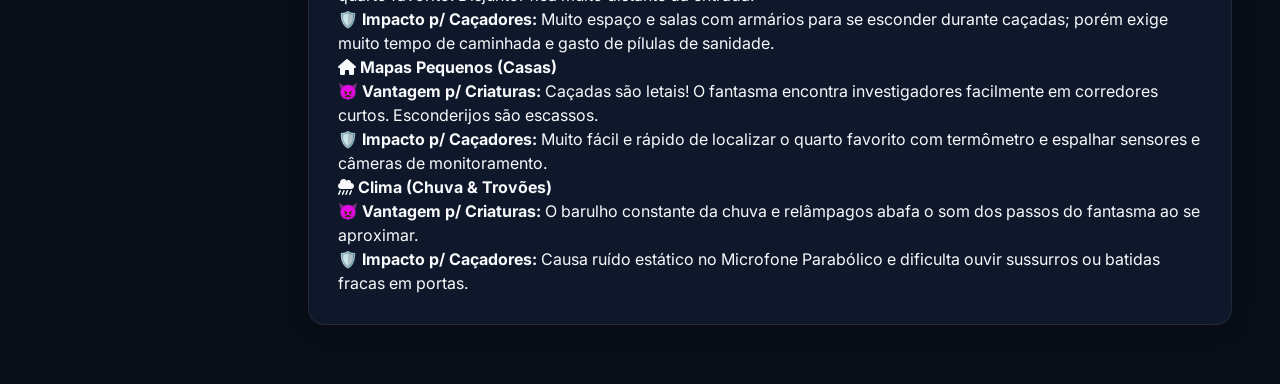
==== commit e27cacf1: "Add files via upload" ====
--- a/index.html
+++ b/index.html
@@ -21,15 +21,16 @@
         <!-- Sidebar Navigation -->
         <aside class="sidebar">
             <div class="brand">
-                <div class="brand-icon">
-                    <i class="fa-solid fa-ghost"></i>
-                </div>
-                <div class="brand-text">
-                    <h2>BLAIR HUD</h2>
-                    <span>COMANDO TÁTICO 3.0</span>
-                </div>
-            </div>
-                <button id="btn-toggle-audio" class="state-btn" style="border-radius: 50%; width: 36px; height: 36px; background: rgba(255,255,255,0.03); border: 1px solid var(--border-color); color: var(--text-muted); cursor: pointer; flex-shrink: 0;" title="Alternar Áudio Espacial">
+                <div style="display: flex; align-items: center; gap: 0.8rem;">
+                    <div class="brand-icon">
+                        <i class="fa-solid fa-ghost"></i>
+                    </div>
+                    <div class="brand-text">
+                        <h2>BLAIR PRO</h2>
+                        <span>PAINEL INVESTIGATIVO</span>
+                    </div>
+                </div>
+                <button id="btn-toggle-audio" class="state-btn" style="border-radius: 50%; width: 36px; height: 36px; background: rgba(255,255,255,0.04); border: 1px solid var(--border-color); color: var(--text-muted); cursor: pointer; flex-shrink: 0;" title="Alternar Áudio">
                     <i class="fa-solid fa-volume-xmark" id="audio-icon"></i>
                 </button>
             </div>
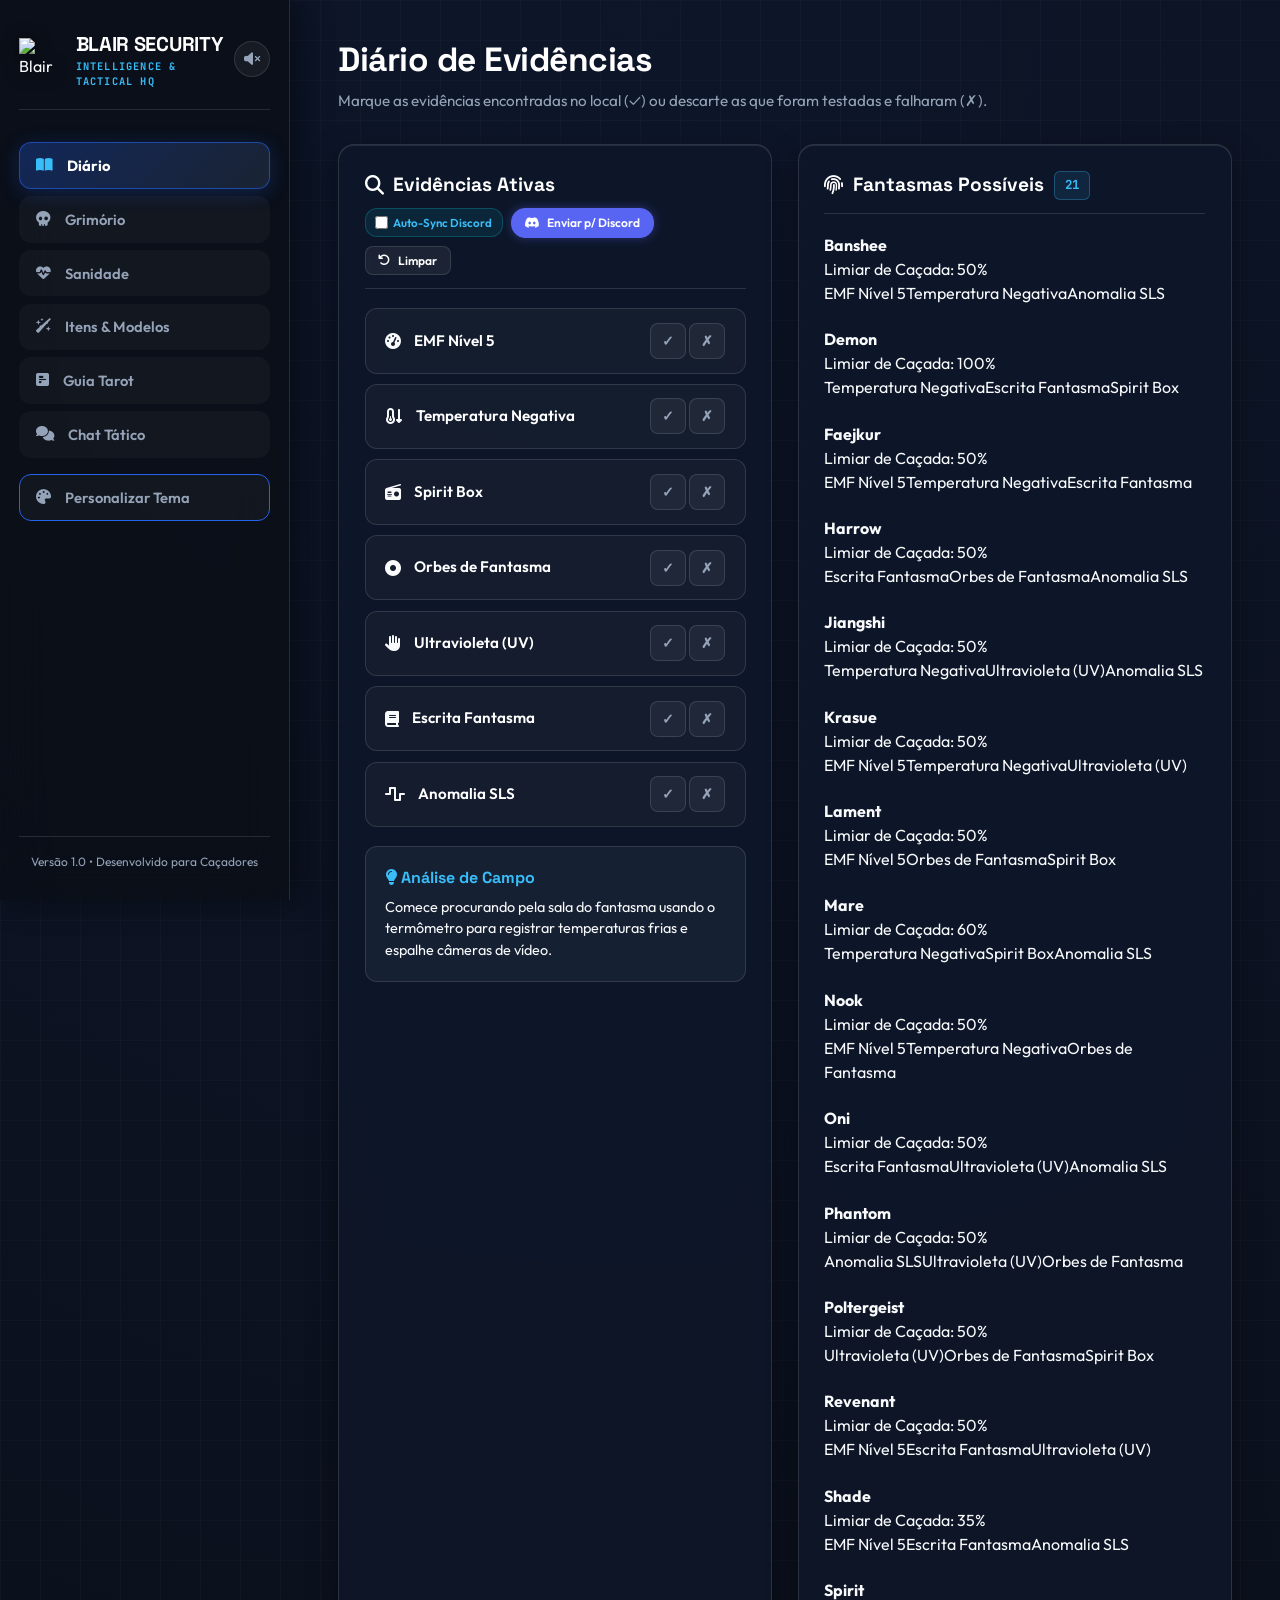
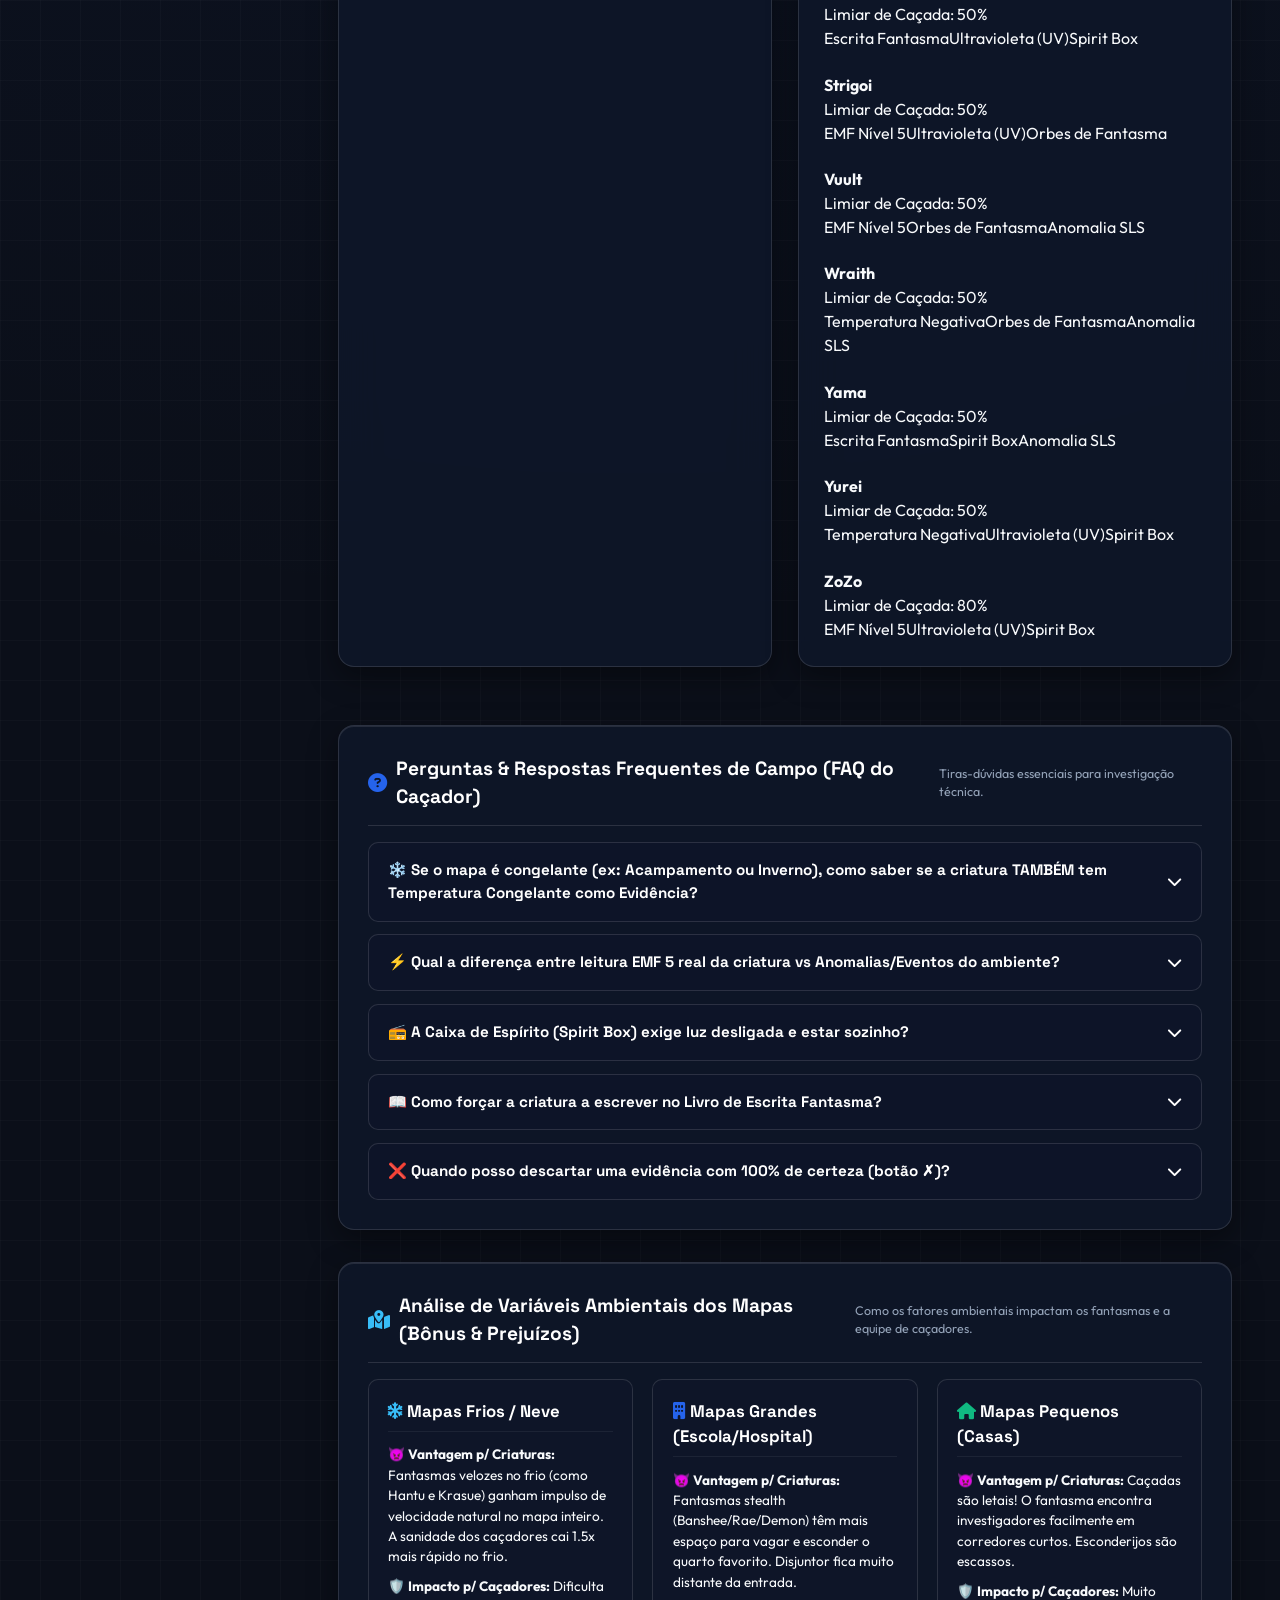
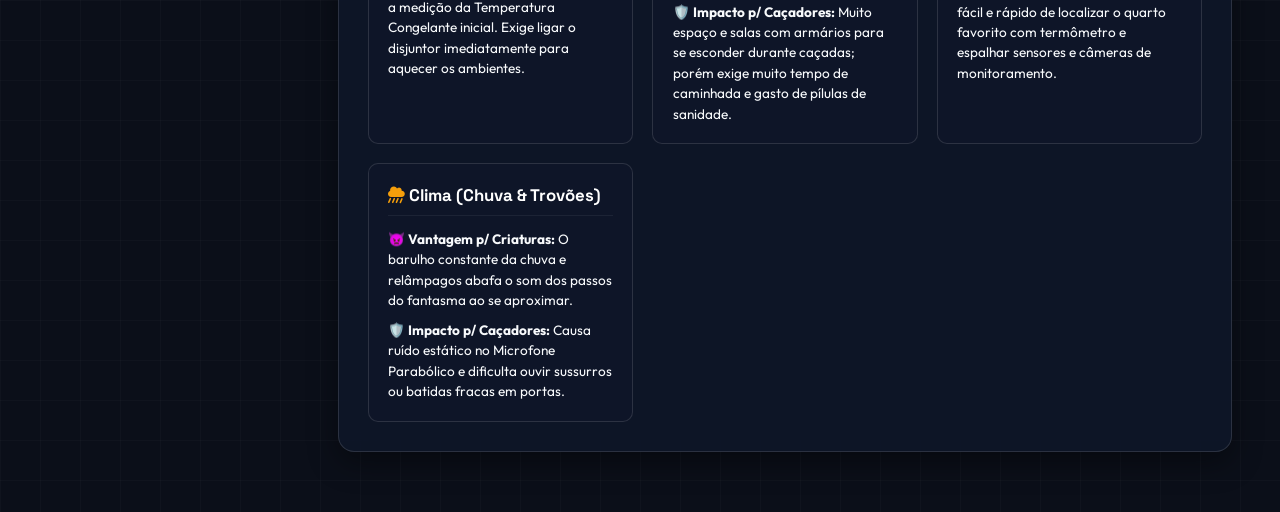
==== commit 3aa5abb5: "Add files via upload" ====
--- a/index.html
+++ b/index.html
@@ -5,32 +5,32 @@
     <meta name="viewport" content="width=device-width, initial-scale=1.0">
     <meta name="description" content="O guia interativo definitivo para investigadores do jogo Blair no Roblox. Calcule riscos de caçada, filtre evidências e conheça os 21 fantasmas.">
     <title>Diário do Investigador: Blair (Roblox)</title>
-    <!-- Google Fonts: Outfit, Space Grotesk, JetBrains Mono -->
+    <!-- Google Fonts -->
     <link rel="preconnect" href="https://fonts.googleapis.com">
     <link rel="preconnect" href="https://fonts.gstatic.com" crossorigin>
-    <link href="https://fonts.googleapis.com/css2?family=JetBrains+Mono:wght@400;700&family=Outfit:wght@300;400;500;600;700;800&family=Space+Grotesk:wght@500;700&display=swap" rel="stylesheet">
+    <link href="https://fonts.googleapis.com/css2?family=Outfit:wght@300;400;600;800&family=Space+Grotesk:wght@400;700&display=swap" rel="stylesheet">
     <!-- FontAwesome for Icons -->
     <link rel="stylesheet" href="https://cdnjs.cloudflare.com/ajax/libs/font-awesome/6.4.0/css/all.min.css">
-    <!-- Custom CSS (Pro Suite 4.0 Cache Buster) -->
-    <link rel="stylesheet" href="styles.css?v=4.0">
+    <!-- Custom CSS -->
+    <link rel="stylesheet" href="styles.css">
 </head>
 <body class="dark-theme">
+    <div class="glow-container"></div>
+    
     <div id="global-toast-notification" style="position: fixed; top: 20px; right: 20px; z-index: 99999; display: flex; flex-direction: column; gap: 0.5rem; pointer-events: none;"></div>
 
     <div class="app-container">
         <!-- Sidebar Navigation -->
         <aside class="sidebar">
-            <div class="brand">
-                <div style="display: flex; align-items: center; gap: 0.8rem;">
-                    <div class="brand-icon">
-                        <i class="fa-solid fa-ghost"></i>
-                    </div>
+            <div class="brand" style="display: flex; justify-content: space-between; align-items: center; width: 100%; margin-bottom: 2rem;">
+                <div style="display: flex; align-items: center; gap: 0.9rem;">
+                    <img src="assets/security_agency_logo.png" alt="Blair Security" style="width: 42px; height: 42px; object-fit: contain; filter: drop-shadow(0 2px 8px rgba(0,0,0,0.5));">
                     <div class="brand-text">
-                        <h2>BLAIR PRO</h2>
-                        <span>PAINEL INVESTIGATIVO</span>
-                    </div>
-                </div>
-                <button id="btn-toggle-audio" class="state-btn" style="border-radius: 50%; width: 36px; height: 36px; background: rgba(255,255,255,0.04); border: 1px solid var(--border-color); color: var(--text-muted); cursor: pointer; flex-shrink: 0;" title="Alternar Áudio">
+                        <h2>BLAIR SECURITY</h2>
+                        <span>INTELLIGENCE & TACTICAL HQ</span>
+                    </div>
+                </div>
+                <button id="btn-toggle-audio" class="state-btn" style="border-radius: 50%; width: 36px; height: 36px; background: rgba(255,255,255,0.05); border: 1px solid var(--border-color); color: var(--text-muted); cursor: pointer; flex-shrink: 0;" title="Alternar Áudio Espacial">
                     <i class="fa-solid fa-volume-xmark" id="audio-icon"></i>
                 </button>
             </div>
@@ -53,12 +53,12 @@
                 <button class="nav-btn" data-tab="forum" id="btn-forum">
                     <i class="fa-solid fa-comments"></i> <span>Chat Tático</span>
                 </button>
+                <button class="nav-btn" id="btn-open-customizer" style="margin-top: 0.6rem; border-color: var(--primary);">
+                    <i class="fa-solid fa-palette"></i> <span>Personalizar Tema</span>
+                </button>
             </nav>
             <div class="sidebar-footer">
-                <button id="btn-toggle-bgm" class="btn btn-primary" style="width: 100%; margin-bottom: 0.8rem; font-size: 0.78rem; font-weight: 700; background: linear-gradient(135deg, rgba(168, 85, 247, 0.2) 0%, rgba(244, 63, 94, 0.2) 100%); border-color: var(--primary);">
-                    <i class="fa-solid fa-compact-disc" id="bgm-icon"></i> <span id="bgm-label">MÚSICA: ORQUESTRA SINISTRA</span>
-                </button>
-                <p style="font-size: 0.7rem; color: var(--text-muted); text-align: center;">Versão 3.0 • Piano & Violino Macabro</p>
+                <p>Versão 1.0 • Desenvolvido para Caçadores</p>
             </div>
         </aside>
 
@@ -153,7 +153,7 @@
                                 <i class="fa-solid fa-chevron-down chevron-icon"></i>
                             </div>
                             <div class="faq-answer">
-                                Nos mapas com clima frio ou congelante natural, a temperatura ambiente do mapa já cai naturalmente perto de 0°C a 3°C. Para confirmar se a <strong>Temperatura Congelante é uma Evidência oficial da criatura</strong>:<br>
+                                Nos mapas com clima frio ou congelante natural, a temperatura ambiente do mapa já cai naturally perto de 0°C a 3°C. Para confirmar se a <strong>Temperatura Congelante é uma Evidência oficial da criatura</strong>:<br>
                                 1. <strong>Ligue o Disjuntor Geral (Breaker):</strong> Isso aquece o mapa normal para cerca de 10°C a 15°C. Se a sala do fantasma continuar caindo abaixo de 0°C ou atingir valores negativos (&lt; 0°C ou -5°C no Termômetro), é EVIDÊNCIA CONFIRMADA.<br>
                                 2. <strong>Vapor da Respiração:</strong> Em mapas normais aquecidos, ver o bafinho/vapor da boca só ocorre no quarto do fantasma com evidência de frio.
                             </div>
@@ -641,6 +641,10 @@
                     
                     <div class="booboo-checklist-grid" style="display: grid; grid-template-columns: repeat(auto-fit, minmax(220px, 1fr)); gap: 1.2rem; margin-top: 1.5rem; border-top: 1px solid rgba(255,255,255,0.05); padding-top: 1.5rem;">
                         <div class="checklist-item" style="display: flex; align-items: center; gap: 0.8rem; background: rgba(255,255,255,0.02); padding: 0.6rem 1rem; border-radius: 8px; border: 1px solid var(--border-color);">
+                            <input type="checkbox" id="spawn-farmhouse" style="accent-color: var(--primary); width: 18px; height: 18px;">
+                            <label for="spawn-farmhouse" style="font-size: 0.85rem; cursor: pointer; color: var(--text-main);">Farmhouse (Sacada/Quartos)</label>
+                        </div>
+                        <div class="checklist-item" style="display: flex; align-items: center; gap: 0.8rem; background: rgba(255,255,255,0.02); padding: 0.6rem 1rem; border-radius: 8px; border: 1px solid var(--border-color);">
                             <input type="checkbox" id="spawn-stillhouse" style="accent-color: var(--primary); width: 18px; height: 18px;">
                             <label for="spawn-stillhouse" style="font-size: 0.85rem; cursor: pointer; color: var(--text-main);">Stillhouse (Pôrão/Garagem)</label>
                         </div>
@@ -667,49 +671,82 @@
                                 <i class="fa-solid fa-headset" style="color: var(--accent-blue); font-size: 1.8rem;"></i> CENTRAL DE COMANDO DE CAMPO
                             </h2>
                             <span style="font-size: 0.85rem; color: var(--accent-green); font-weight: 700; text-transform: uppercase; letter-spacing: 0.8px;">
-                                🔒 TRANSMISSÃO CRIPTOGRAFADA DE CAMPO
+                                🔒 LINK MILITAR CRIPTOGRAFADO (CANAL #1529135418979913756)
                             </span>
                         </div>
                     </div>
+                    <div style="display: flex; align-items: center; gap: 1rem;">
+                        <a href="https://discord.com" target="_blank" class="btn btn-primary" style="padding: 0.7rem 1.6rem; font-size: 0.95rem; font-weight: 700; border-radius: 24px; background: #5865F2; border-color: #5865F2; box-shadow: 0 0 20px rgba(88,101,242,0.6);">
+                            <i class="fa-brands fa-discord" style="font-size: 1.2rem;"></i> Entrar no Discord HQ
+                        </a>
+                    </div>
                 </div>
 
                 <div class="grid-layout" style="grid-template-columns: 1.2fr 0.8fr; gap: 2rem;">
-                    <!-- Tactical Transmission & Chat Console -->
+                    <!-- Chat Window Card (WidgetBot Live Feed) -->
                     <div class="card glass-card" style="padding: 1.6rem; height: 750px; display: flex; flex-direction: column; border-color: var(--accent-blue); overflow: hidden;">
                         <div class="card-header" style="padding-bottom: 1rem; margin-bottom: 1rem; border-bottom: 1px solid var(--border-color); display: flex; justify-content: space-between; align-items: center;">
                             <div style="display: flex; align-items: center; gap: 0.8rem;">
-                                <i class="fa-solid fa-terminal" style="color: var(--accent-blue); font-size: 1.8rem;"></i>
+                                <i class="fa-brands fa-discord" style="color: #5865F2; font-size: 1.8rem;"></i>
                                 <div>
-                                    <h3 style="font-size: 1.25rem; margin: 0; font-family: var(--font-header); font-weight: 700;">Console de Comunicação Tática</h3>
-                                    <span style="font-size: 0.8rem; color: var(--text-muted);">Transmissão Privada de Equipe</span>
-                                </div>
-                            </div>
-                        </div>
-
-                        <!-- Webhook Customizer -->
-                        <div style="background: rgba(0,240,255,0.04); border: 1px solid rgba(0,240,255,0.2); border-radius: 12px; padding: 1rem; margin-bottom: 1rem;">
-                            <label style="font-size: 0.8rem; font-weight: 700; color: #fff; display: block; margin-bottom: 0.4rem;">
-                                <i class="fa-brands fa-discord" style="color: #5865F2;"></i> Seu Webhook do Discord (Opcional):
-                            </label>
-                            <div style="display: flex; gap: 0.6rem;">
-                                <input type="password" id="custom-webhook-input" placeholder="Cole a URL do seu Webhook do Discord aqui..." style="flex: 1; padding: 0.6rem 0.9rem; border-radius: 8px; border: 1px solid var(--border-color); background: rgba(0,0,0,0.4); color: #fff; font-size: 0.82rem;">
-                                <button class="btn btn-primary" id="btn-save-webhook" style="padding: 0.6rem 1.1rem; font-size: 0.82rem; font-weight: 700;">
-                                    Salvar
+                                    <h3 style="font-size: 1.25rem; margin: 0; font-family: var(--font-header); font-weight: 700;">QG Tático Discord (ao vivo)</h3>
+                                    <span style="font-size: 0.8rem; color: var(--text-muted);">Servidor ID: <code style="color: var(--accent-blue); font-size: 0.85rem;">1522640778688598286</code></span>
+                                </div>
+                            </div>
+                            <button class="filter-btn" id="btn-copy-discord-id" title="Copiar ID do Servidor" style="padding: 0.6rem 1.1rem; font-size: 0.85rem; font-weight: 700;">
+                                <i class="fa-solid fa-copy"></i> Copiar ID
+                            </button>
+                        </div>
+
+                        <!-- Discord Live Status Bar -->
+                        <div id="discord-api-status-bar" style="background: rgba(88, 101, 242, 0.15); border: 1.5px solid rgba(88, 101, 242, 0.4); border-radius: 12px; padding: 0.8rem 1.2rem; margin-bottom: 1rem; font-size: 0.9rem; display: flex; justify-content: space-between; align-items: center; color: #fff;">
+                            <div style="display: flex; align-items: center; gap: 0.6rem;">
+                                <span style="width: 10px; height: 10px; border-radius: 50%; background: var(--accent-green); box-shadow: 0 0 12px var(--accent-green); display: inline-block;"></span>
+                                <span id="discord-server-name" style="font-weight: 700;">Servidor Conectado</span>
+                            </div>
+                            <div>
+                                <span style="color: var(--text-muted); font-size: 0.85rem;">Membros Online: <strong id="discord-online-count" style="color: var(--accent-green); font-size: 0.95rem;">--</strong></span>
+                            </div>
+                        </div>
+
+                        <!-- WidgetBot Live Discord Container -->
+                        <div style="flex-grow: 1; min-height: 0; border-radius: 14px; overflow: hidden; border: 1px solid var(--border-color); background: #0b0c12; position: relative;">
+                            <iframe id="discord-widgetbot-iframe" 
+                                    src="https://e.widgetbot.io/channels/1522640778688598286/1529135418979913756" 
+                                    width="100%" height="100%" 
+                                    allowtransparency="true" 
+                                    frameborder="0" 
+                                    sandbox="allow-popups allow-popups-to-escape-sandbox allow-same-origin allow-scripts allow-forms"
+                                    style="border: none; border-radius: 12px;">
+                            </iframe>
+                        </div>
+                    </div>
+
+                    <!-- Right Column: Radio, GIFs & Jumpscare Panel -->
+                    <div style="display: flex; flex-direction: column; gap: 1.5rem;">
+                        <!-- Quick Voice Radio Card -->
+                        <div class="card glass-card" style="padding: 1.5rem;">
+                            <h4 style="font-family: var(--font-header); font-size: 1rem; color: var(--accent-green); margin-bottom: 0.8rem; text-transform: uppercase;">
+                                <i class="fa-solid fa-walkie-talkie"></i> Transmissor de Rádio Tático
+                            </h4>
+                            <p style="font-size: 0.78rem; color: var(--text-muted); margin-bottom: 1rem;">Clique no botão para transmitir alerta com voz narrada e mensagem no chat:</p>
+                            
+                            <div style="display: flex; flex-direction: column; gap: 0.6rem;">
+                                <button class="filter-btn quick-radio-btn" data-text="📻 Encontrei a Sala do Fantasma! Temperatura Caindo!" data-voice="Encontrei a sala do fantasma" style="width: 100%; text-align: left; border-color: rgba(0,240,255,0.3); color: var(--accent-blue); font-size: 0.82rem;">
+                                    📍 Sala Localizada!
                                 </button>
-                            </div>
-                            <span style="font-size: 0.72rem; color: var(--text-muted); display: block; margin-top: 0.4rem;">Deixe em branco para usar apenas cópia local de mensagens. Cada jogador usa seu próprio canal!</span>
-                        </div>
-
-                        <!-- Live Radio Log Terminal -->
-                        <div id="tactical-log-terminal" style="flex-grow: 1; min-height: 0; border-radius: 14px; padding: 1.2rem; border: 1px solid var(--border-color); background: #07090e; font-family: monospace; font-size: 0.85rem; color: var(--accent-green); overflow-y: auto; display: flex; flex-direction: column; gap: 0.6rem;">
-                            <div style="color: var(--text-muted); border-bottom: 1px dashed rgba(255,255,255,0.1); padding-bottom: 0.4rem;">
-                                [SISTEMA] Console Tático de Comunicação Inicializado. Nenhuma transmissão enviada ainda.
-                            </div>
-                        </div>
-                    </div>
-
-                    <!-- Right Column: Media Gallery & Radio & Secondary Objectives -->
-                    <div style="display: flex; flex-direction: column; gap: 1.5rem;">
+                                <button class="filter-btn quick-radio-btn" data-text="⚠️ ATENÇÃO: Caçada Ativa Iniciada! Escondam-se!" data-voice="Atenção caçada iniciada escondam se" style="width: 100%; text-align: left; border-color: rgba(255,0,85,0.3); color: var(--accent-red); font-size: 0.82rem;">
+                                    🚨 Caçada Ativa!
+                                </button>
+                                <button class="filter-btn quick-radio-btn" data-text="⚡ Prova de EMF Nível 5 Confirmada!" data-voice="Prova de EMF cinco confirmada" style="width: 100%; text-align: left; border-color: rgba(188,71,255,0.3); color: var(--primary); font-size: 0.82rem;">
+                                    ⚡ EMF Nível 5!
+                                </button>
+                                <button class="filter-btn quick-radio-btn" data-text="🌿 Usei Incenso (Smudge Stick)! 90s de Carência!" data-voice="Incenso usado noventa segundos de carência" style="width: 100%; text-align: left; border-color: rgba(57,255,20,0.3); color: var(--accent-green); font-size: 0.82rem;">
+                                    🌿 Incenso Usado!
+                                </button>
+                            </div>
+                        </div>
+
                         <!-- GIFs & Media Gallery Card -->
                         <div class="card glass-card" style="padding: 1.5rem;">
                             <h4 style="font-family: var(--font-header); font-size: 0.95rem; color: var(--primary); margin-bottom: 0.8rem; text-transform: uppercase;">
@@ -737,40 +774,53 @@
                             </div>
                         </div>
 
-                        <!-- Card 2: Rádio Tático de Campo & Transmissão -->
-                        <div class="card glass-card" style="padding: 1.5rem; border-color: var(--accent-blue);">
+                        <!-- Card de Pegadinhas Táticas & Jumpscares (Protegido por PIN Admin) -->
+                        <div class="card glass-card" style="padding: 1.5rem; border-color: var(--accent-red);">
                             <div style="display: flex; justify-content: space-between; align-items: center; margin-bottom: 0.8rem;">
-                                <h4 style="font-family: var(--font-header); font-size: 1rem; color: var(--accent-blue); margin: 0; text-transform: uppercase; display: flex; align-items: center; gap: 0.5rem;">
-                                    <i class="fa-solid fa-walkie-talkie"></i> Rádio Tático & Transmissão
+                                <h4 style="font-family: var(--font-header); font-size: 1rem; color: var(--accent-red); margin: 0; text-transform: uppercase; display: flex; align-items: center; gap: 0.5rem;">
+                                    <i class="fa-solid fa-ghost"></i> Pegadinhas Táticas & Sustos
                                 </h4>
-                                <span class="badge" style="font-size: 0.72rem; padding: 0.25rem 0.6rem; border-color: var(--accent-green); color: var(--accent-green); background: rgba(57,255,20,0.08);">
-                                    🎙️ Frequência 144.80 MHz
+                                <span id="admin-lock-badge" class="badge" style="font-size: 0.72rem; padding: 0.25rem 0.6rem; border-color: var(--accent-yellow); color: var(--accent-yellow); background: rgba(254,228,64,0.08);">
+                                    🔒 Controle Mestre (Bloqueado)
                                 </span>
                             </div>
-
+                            
                             <p style="font-size: 0.78rem; color: var(--text-muted); margin-bottom: 1rem;">
-                                Entre no canal de voz do Discord e envie transmissões em viva-voz para a equipe:
-                            </p>
-
-                            <!-- Direct Voice Channel Join Button -->
-                            <a href="https://discord.com" target="_blank" class="btn btn-primary" style="display: flex; align-items: center; justify-content: center; gap: 0.6rem; width: 100%; padding: 0.75rem; font-size: 0.88rem; font-weight: 800; background: linear-gradient(135deg, #5865F2 0%, #4752C4 100%); border-color: #5865F2; box-shadow: 0 0 15px rgba(88,101,242,0.4); margin-bottom: 1rem;">
-                                <i class="fa-solid fa-phone-volume"></i> ABRIR O DISCORD (CHAMADA DE VOZ)
-                            </a>
-
-                            <!-- Push To Talk (PTT) Quick Transmit Buttons -->
-                            <div style="display: flex; flex-direction: column; gap: 0.5rem;">
-                                <span style="font-size: 0.75rem; font-weight: 700; color: var(--text-main);">Transmissão de Voz no Rádio:</span>
-                                <button class="filter-btn radio-transmit-btn" data-voice="Atenção equipe! O fantasma iniciou caçada! Todo mundo quieto no microfone!" data-text="📻 **[RÁDIO DE CAMPO]** 🚨 Caçada Iniciada! Silêncio no chat de voz e corram para os armários!" style="width: 100%; text-align: left; border-color: rgba(255,0,85,0.4); color: var(--accent-red); font-size: 0.78rem; display: flex; align-items: center; gap: 0.5rem;">
-                                    <i class="fa-solid fa-tower-cell"></i> "Alerta de Caçada (Silêncio!)"
+                                Digite sua Senha Mestre (PIN Padrão: <code style="color: var(--accent-blue);">1234</code>) para liberar os botões de controle de jumpscare e trollagens!
+                            </p>
+
+                            <!-- PIN Input Container -->
+                            <div id="admin-pin-container" style="display: flex; gap: 0.6rem; margin-bottom: 1rem;">
+                                <input type="password" id="admin-pin-input" placeholder="Digite a Senha Mestre..." style="flex: 1; padding: 0.6rem 0.9rem; border-radius: 8px; border: 1px solid var(--border-color); background: rgba(0,0,0,0.4); color: #fff; font-size: 0.85rem;">
+                                <button class="btn btn-primary" id="btn-unlock-admin" style="padding: 0.6rem 1.2rem; font-size: 0.85rem; font-weight: 700;">
+                                    Entrar
                                 </button>
-                                <button class="filter-btn radio-transmit-btn" data-voice="Achei o quarto do fantasma! Temperatura caiu para menos cinco graus!" data-text="📻 **[RÁDIO DE CAMPO]** ❄️ Sala Favorita Localizada! Temperatura Negativa Confirmada!" style="width: 100%; text-align: left; border-color: rgba(0,240,255,0.4); color: var(--accent-blue); font-size: 0.78rem; display: flex; align-items: center; gap: 0.5rem;">
-                                    <i class="fa-solid fa-snowflake"></i> "Quarto Encontrado (-5°C)"
+                            </div>
+
+                            <!-- Controls Area (Hidden until correct PIN is entered) -->
+                            <div id="admin-controls-wrapper" style="display: none; flex-direction: column; gap: 0.8rem;">
+                                <div style="font-size: 0.75rem; color: var(--accent-green); font-weight: 700; background: rgba(57,255,20,0.08); padding: 0.4rem 0.8rem; border-radius: 6px; border: 1px solid rgba(57,255,20,0.2);">
+                                    🔓 Acesso Liberado: Você está no Controle Mestre!
+                                </div>
+                                <button class="btn btn-primary" id="btn-trigger-jumpscare" style="width: 100%; padding: 0.85rem; font-size: 0.9rem; font-weight: 800; background: linear-gradient(135deg, var(--accent-red) 0%, #b91c1c 100%); border-color: var(--accent-red); box-shadow: 0 0 20px rgba(255,0,85,0.5);">
+                                    😱 Disparar Jumpscare da Foto na Tela!
                                 </button>
-                                <button class="filter-btn radio-transmit-btn" data-voice="Atenção! Usei o incenso na sala do fantasma, estamos protegidos por noventa segundos!" data-text="📻 **[RÁDIO DE CAMPO]** 🌿 Smudge Stick Usado! Quarto Limpo com Sucesso (90s de Paz)!" style="width: 100%; text-align: left; border-color: rgba(57,255,20,0.4); color: var(--accent-green); font-size: 0.78rem; display: flex; align-items: center; gap: 0.5rem;">
-                                    <i class="fa-solid fa-spray-can"></i> "Incenso Usado (90s Protegido)"
-                                </button>
-                                <button class="filter-btn radio-transmit-btn" data-voice="Fantasma identificado! Preparem os crucifixos e finalizem o diário!" data-text="📻 **[RÁDIO DE CAMPO]** 🎯 Fantasma Identificado! Finalizem o Diário e Evacuem!" style="width: 100%; text-align: left; border-color: rgba(188,71,255,0.4); color: var(--primary); font-size: 0.78rem; display: flex; align-items: center; gap: 0.5rem;">
-                                    <i class="fa-solid fa-circle-check"></i> "Fantasma Deduzido (Finalizar!)"
+
+                                <div style="display: flex; flex-direction: column; gap: 0.5rem;">
+                                    <span style="font-size: 0.75rem; font-weight: 700; color: var(--text-main);">Trollagens Rápidas p/ Discord:</span>
+                                    <button class="filter-btn copy-alert-btn" data-text="⚠️ ALERTA DE CAMPO: O Investigador se assustou com um barulho de porta e atraiu o Demon! 🏃‍♂️💨" style="width: 100%; text-align: left; border-color: rgba(255,0,85,0.3); color: var(--accent-red); font-size: 0.78rem;">
+                                        <i class="fa-solid fa-face-grimace"></i> "Amigo atraiu o Demon"
+                                    </button>
+                                    <button class="filter-btn copy-alert-btn" data-text="💀 CUIDADO: Alguém soltou a Tábua Ouija sem dizer Goodbye! Caçada amaldiçoada iniciada!" style="width: 100%; text-align: left; border-color: rgba(188,71,255,0.3); color: var(--primary); font-size: 0.78rem;">
+                                        <i class="fa-solid fa-skull"></i> "Esqueceu o Goodbye"
+                                    </button>
+                                    <button class="filter-btn copy-alert-btn" data-text="🧸 DESASTRE: O Investigador tropeçou na boneca Boo-Boo!" style="width: 100%; text-align: left; border-color: rgba(254,228,64,0.3); color: var(--accent-yellow); font-size: 0.78rem;">
+                                        <i class="fa-solid fa-face-dizzy"></i> "Tropeçou na boneca"
+                                    </button>
+                                </div>
+
+                                <button class="filter-btn" id="btn-lock-admin" style="width: 100%; text-align: center; margin-top: 0.4rem; padding: 0.4rem; font-size: 0.75rem; color: var(--text-muted);">
+                                    <i class="fa-solid fa-lock"></i> Bloquear Acesso Novamente
                                 </button>
                             </div>
                         </div>
@@ -811,6 +861,12 @@
         </main>
     </div>
 
+    <!-- Visual Jumpscare Overlay (Custom Scary Face Image) -->
+    <div id="jumpscare-overlay" style="display: none; position: fixed; top: 0; left: 0; width: 100vw; height: 100vh; background: rgba(0, 0, 0, 0.96); z-index: 999999; align-items: center; justify-content: center; flex-direction: column; animation: glitchFlash 0.08s infinite alternate; pointer-events: none;">
+        <img id="jumpscare-ghost-img" src="ghost_face_jumpscare.jpg" alt="Ghost Jumpscare" style="max-width: 85vw; max-height: 70vh; border-radius: 20px; border: 3px solid #00f0ff; box-shadow: 0 0 50px #00f0ff, 0 0 100px #ff0055; animation: jumpPulse 0.12s infinite alternate; object-fit: contain;">
+        <h1 style="font-family: var(--font-header); font-size: 2.8rem; color: #fff; text-shadow: 0 0 25px #00f0ff, 0 0 40px #ff0055; margin-top: 1.5rem; text-transform: uppercase; text-align: center; letter-spacing: 2px;">👁️ O FANTASMA PEGOU VOCÊ!</h1>
+    </div>
+
     <!-- Ghost Details Modal -->
     <div class="modal" id="ghost-modal">
         <div class="modal-content glass-card">
@@ -821,6 +877,51 @@
         </div>
     </div>
 
+    <!-- Theme Customizer Modal -->
+    <div class="modal" id="theme-customizer-modal">
+        <div class="modal-content glass-card" style="max-width: 600px;">
+            <span class="close-modal-btn" id="close-customizer-modal">&times;</span>
+            <h2 style="font-family: var(--font-header); margin-bottom: 0.4rem; color: var(--text-dark); display: flex; align-items: center; gap: 0.6rem;">
+                <i class="fa-solid fa-palette" style="color: var(--accent-blue);"></i> Personalizador de Aparência
+            </h2>
+            <p style="font-size: 0.85rem; color: var(--text-muted); margin-bottom: 1.5rem;">Escolha um estilo pronto ou selecione suas próprias cores e temas!</p>
+
+            <h4 style="font-size: 0.95rem; margin-bottom: 0.8rem; color: var(--text-dark);">Estilos Pré-definidos:</h4>
+            <div style="display: grid; grid-template-columns: 1fr 1fr; gap: 0.8rem; margin-bottom: 1.5rem;">
+                <button class="filter-btn theme-preset-btn" data-preset="frutiger-aero">🌊 Frutiger Aero</button>
+                <button class="filter-btn theme-preset-btn" data-preset="liquid-white">💎 Liquid Glass (Branco)</button>
+                <button class="filter-btn theme-preset-btn" data-preset="jornal-1924">📜 Jornal Antigo 1924</button>
+                <button class="filter-btn theme-preset-btn" data-preset="dark-obsidian">🌌 Dark Obsidian</button>
+                <button class="filter-btn theme-preset-btn" data-preset="tactical-green">🌲 Dossiê Tático Verde</button>
+            </div>
+
+            <h4 style="font-size: 0.95rem; margin-bottom: 0.8rem; color: var(--text-dark);">Ajuste Livre de Cores:</h4>
+            <div style="display: grid; grid-template-columns: 1fr 1fr; gap: 1rem; margin-bottom: 1.5rem; font-size: 0.88rem;">
+                <div>
+                    <label style="display: block; margin-bottom: 0.3rem; font-weight: 600;">Fundo da Tela:</label>
+                    <input type="color" id="picker-bg" value="#f1f5f9" style="width: 100%; height: 38px; cursor: pointer; border-radius: 6px; border: 1px solid var(--border-color);">
+                </div>
+                <div>
+                    <label style="display: block; margin-bottom: 0.3rem; font-weight: 600;">Cor dos Cartões:</label>
+                    <input type="color" id="picker-card" value="#ffffff" style="width: 100%; height: 38px; cursor: pointer; border-radius: 6px; border: 1px solid var(--border-color);">
+                </div>
+                <div>
+                    <label style="display: block; margin-bottom: 0.3rem; font-weight: 600;">Cor do Texto Principal:</label>
+                    <input type="color" id="picker-text" value="#0f172a" style="width: 100%; height: 38px; cursor: pointer; border-radius: 6px; border: 1px solid var(--border-color);">
+                </div>
+                <div>
+                    <label style="display: block; margin-bottom: 0.3rem; font-weight: 600;">Cor de Destaque / Botões:</label>
+                    <input type="color" id="picker-primary" value="#0f172a" style="width: 100%; height: 38px; cursor: pointer; border-radius: 6px; border: 1px solid var(--border-color);">
+                </div>
+            </div>
+
+            <div style="display: flex; gap: 0.8rem; justify-content: flex-end; border-top: 1px solid var(--border-color); padding-top: 1rem;">
+                <button id="btn-reset-custom-theme" class="btn btn-secondary">Restaurar Padrão</button>
+                <button id="btn-save-custom-theme" class="btn btn-primary">Salvar Preferências</button>
+            </div>
+        </div>
+    </div>
+
     <!-- Custom Javascript -->
     <script src="app.js"></script>
 </body>
--- a/styles.css
+++ b/styles.css
@@ -1,39 +1,43 @@
 /* =========================================================
-   BLAIR PRO INVESTIGATIVE SUITE 4.0 - LINEAR / VERCEL UI
+   BLAIR SECURITY & INTELLIGENCE AGENCY - PROFESSIONAL HUD
    ========================================================= */
 
-@import url('https://fonts.googleapis.com/css2?family=Inter:wght@300;400;500;600;700;800&family=Space+Grotesk:wght@500;700&family=JetBrains+Mono:wght@400;600&display=swap');
+@import url('https://fonts.googleapis.com/css2?family=Outfit:wght@300;400;500;600;700;800&family=Space+Grotesk:wght@500;700&family=JetBrains+Mono:wght@400;600&display=swap');
 
 :root {
-    --bg-dark: #090d16;
-    --bg-surface: #0f172a;
-    --bg-card: #1e293b;
-    --bg-card-hover: #334155;
+    /* Professional Security & Intelligence Palette */
+    --bg-dark: #0b0f19;
+    --bg-card: rgba(15, 23, 42, 0.85);
+    --bg-card-hover: rgba(30, 41, 59, 0.9);
+    --bg-sidebar: rgba(11, 15, 25, 0.95);
     
-    --border-color: rgba(255, 255, 255, 0.08);
-    --border-highlight: rgba(99, 102, 241, 0.4);
+    --border-color: rgba(255, 255, 255, 0.12);
+    --border-light: rgba(255, 255, 255, 0.06);
+    --glass-shine: rgba(255, 255, 255, 0.18);
     
-    --primary: #6366f1;          /* Royal Indigo */
-    --primary-glow: rgba(99, 102, 241, 0.25);
+    --primary: #2563eb;          /* Tactical Royal Blue */
+    --primary-glow: rgba(37, 99, 235, 0.35);
+    --secondary: #1e293b;        /* Dark Slate */
     
-    --accent-cyan: #06b6d4;      /* Crisp Cyan */
-    --accent-emerald: #10b981;   /* Emerald Green */
-    --accent-rose: #f43f5e;      /* Rose Crimson */
-    --accent-amber: #f59e0b;     /* Warm Amber */
+    --accent-blue: #38bdf8;       /* Intelligence Blue */
+    --accent-blue-glow: rgba(56, 189, 248, 0.25);
+    --accent-green: #10b981;      /* Operational Emerald */
+    --accent-green-glow: rgba(16, 185, 129, 0.25);
+    --accent-red: #f43f5e;        /* Threat Alert Red */
+    --accent-red-glow: rgba(244, 63, 94, 0.3);
+    --accent-yellow: #f59e0b;     /* Caution Gold */
     
-    --text-main: #f8fafc;
-    --text-muted: #94a3b8;
-    --text-subtle: #64748b;
+    --text-main: #f8fafc;        /* High-Contrast Crisp White */
+    --text-muted: #94a3b8;       /* Cool Slate Gray */
+    --text-dark: #ffffff;
     
     --font-header: 'Space Grotesk', sans-serif;
-    --font-body: 'Inter', -apple-system, BlinkMacSystemFont, sans-serif;
+    --font-body: 'Outfit', sans-serif;
     --font-mono: 'JetBrains Mono', monospace;
     
-    --sidebar-width: 260px;
-    --radius-sm: 8px;
-    --radius-md: 12px;
-    --radius-lg: 16px;
-    --transition: all 0.2s cubic-bezier(0.16, 1, 0.3, 1);
+    --sidebar-width: 290px;
+    --transition-speed: 0.25s;
+    --transition-ease: cubic-bezier(0.16, 1, 0.3, 1);
 }
 
 * {
@@ -41,92 +45,100 @@
     padding: 0;
     box-sizing: border-box;
     scrollbar-width: thin;
-    scrollbar-color: rgba(255, 255, 255, 0.2) var(--bg-dark);
+    scrollbar-color: var(--primary) var(--bg-dark);
 }
 
 body {
     font-family: var(--font-body);
     background-color: var(--bg-dark);
+    background-image: 
+        radial-gradient(circle at 50% 0%, rgba(37, 99, 235, 0.08) 0%, transparent 60%),
+        linear-gradient(rgba(255, 255, 255, 0.02) 1px, transparent 1px),
+        linear-gradient(90deg, rgba(255, 255, 255, 0.02) 1px, transparent 1px);
+    background-size: 100% 100%, 40px 40px, 40px 40px;
     color: var(--text-main);
     min-height: 100vh;
     overflow-x: hidden;
+    position: relative;
     line-height: 1.5;
     -webkit-font-smoothing: antialiased;
 }
 
 /* Custom Scrollbars */
 ::-webkit-scrollbar {
-    width: 6px;
-    height: 6px;
+    width: 7px;
+    height: 7px;
 }
 ::-webkit-scrollbar-track {
     background: var(--bg-dark);
 }
 ::-webkit-scrollbar-thumb {
-    background: rgba(255, 255, 255, 0.15);
-    border-radius: 10px;
-}
-
-/* Layout Architecture */
+    background: #334155;
+    border-radius: 8px;
+}
+::-webkit-scrollbar-thumb:hover {
+    background: var(--primary);
+}
+
+/* Background Ambient Glow Container */
+.glow-container {
+    position: fixed;
+    top: 0; left: 0; width: 100vw; height: 100vh;
+    z-index: -2;
+    pointer-events: none;
+}
+
+/* App Container Layout */
 .app-container {
     display: flex;
     min-height: 100vh;
 }
 
-/* Sidebar Navigation */
+/* Sidebar Navigation (Tactical Agency Command Column) */
 .sidebar {
     width: var(--sidebar-width);
-    background: var(--bg-surface);
+    background: var(--bg-sidebar);
+    backdrop-filter: blur(25px);
+    -webkit-backdrop-filter: blur(25px);
     border-right: 1px solid var(--border-color);
-    padding: 1.5rem 1rem;
+    padding: 1.8rem 1.2rem;
     display: flex;
     flex-direction: column;
     position: fixed;
     height: 100vh;
     z-index: 100;
+    box-shadow: 10px 0 30px rgba(0, 0, 0, 0.4);
 }
 
 .brand {
-    display: flex;
-    align-items: center;
-    gap: 0.75rem;
-    margin-bottom: 2rem;
-    padding: 0.5rem 0.75rem;
-}
-
-.brand-icon {
-    width: 38px;
-    height: 38px;
-    border-radius: var(--radius-md);
-    background: linear-gradient(135deg, var(--primary) 0%, var(--accent-cyan) 100%);
-    display: flex;
-    align-items: center;
-    justify-content: center;
-    font-size: 1.2rem;
-    color: #fff;
-    box-shadow: 0 4px 12px var(--primary-glow);
+    border-bottom: 1px solid var(--border-color);
+    padding-bottom: 1.2rem;
+    margin-bottom: 1.8rem;
 }
 
 .brand-text h2 {
     font-family: var(--font-header);
-    font-size: 1.2rem;
+    font-size: 1.25rem;
+    font-weight: 800;
+    letter-spacing: -0.3px;
+    color: #ffffff;
+}
+
+.brand-text span {
+    font-family: var(--font-mono);
+    font-size: 0.65rem;
+    color: var(--accent-blue);
     font-weight: 700;
-    color: #fff;
-    letter-spacing: -0.3px;
-}
-
-.brand-text span {
-    font-size: 0.68rem;
-    font-weight: 600;
-    color: var(--text-muted);
-    letter-spacing: 0.5px;
+    letter-spacing: 1.2px;
     text-transform: uppercase;
-}
-
+    display: block;
+}
+
+/* Nav Menu Buttons */
 .nav-menu {
     display: flex;
     flex-direction: column;
-    gap: 0.35rem;
+    gap: 0.45rem;
     flex-grow: 1;
 }
 
@@ -134,46 +146,58 @@
     display: flex;
     align-items: center;
     gap: 0.85rem;
-    padding: 0.75rem 0.9rem;
-    border-radius: var(--radius-md);
-    background: transparent;
+    padding: 0.8rem 1rem;
+    border-radius: 12px;
     border: 1px solid transparent;
+    background: rgba(255, 255, 255, 0.03);
     color: var(--text-muted);
     font-family: var(--font-body);
-    font-size: 0.9rem;
-    font-weight: 500;
+    font-size: 0.92rem;
+    font-weight: 600;
     cursor: pointer;
-    transition: var(--transition);
-    text-align: left;
+    transition: var(--transition-speed) var(--transition-ease);
 }
 
 .nav-btn:hover {
-    background: rgba(255, 255, 255, 0.04);
-    color: var(--text-main);
+    background: rgba(255, 255, 255, 0.07);
+    color: #ffffff;
+    border-color: rgba(255, 255, 255, 0.15);
+    transform: translateX(4px);
 }
 
 .nav-btn.active {
-    background: var(--bg-card);
-    border-color: rgba(255, 255, 255, 0.12);
-    color: #fff;
-    font-weight: 600;
-    box-shadow: 0 4px 12px rgba(0, 0, 0, 0.2);
+    background: linear-gradient(135deg, rgba(37, 99, 235, 0.3) 0%, rgba(30, 41, 59, 0.8) 100%);
+    border-color: rgba(37, 99, 235, 0.6);
+    color: #ffffff;
+    font-weight: 700;
+    box-shadow: 0 4px 20px rgba(37, 99, 235, 0.25);
 }
 
 .nav-btn.active i {
-    color: var(--primary);
-}
-
-.nav-btn i {
-    font-size: 1.05rem;
-    width: 20px;
-    color: var(--text-subtle);
+    color: var(--accent-blue);
 }
 
 .sidebar-footer {
     border-top: 1px solid var(--border-color);
     padding-top: 1rem;
     margin-top: auto;
+    font-size: 0.75rem;
+    color: var(--text-muted);
+    text-align: center;
+}
+
+/* Mobile Bar */
+.mobile-top-bar {
+    display: none;
+    background: var(--bg-sidebar);
+    backdrop-filter: blur(20px);
+    border-bottom: 1px solid var(--border-color);
+    padding: 1rem;
+    justify-content: space-between;
+    align-items: center;
+    position: sticky;
+    top: 0;
+    z-index: 99;
 }
 
 /* Main Content Area */
@@ -190,11 +214,11 @@
 
 .tab-content.active {
     display: block;
-    animation: fadeIn 0.2s ease-in-out;
-}
-
-@keyframes fadeIn {
-    from { opacity: 0; transform: translateY(4px); }
+    animation: agencyFadeIn 0.3s cubic-bezier(0.16, 1, 0.3, 1);
+}
+
+@keyframes agencyFadeIn {
+    from { opacity: 0; transform: translateY(6px); }
     to { opacity: 1; transform: translateY(0); }
 }
 
@@ -205,27 +229,34 @@
 
 .tab-header h1 {
     font-family: var(--font-header);
-    font-size: 2rem;
-    font-weight: 700;
-    color: #fff;
+    font-size: 2.1rem;
+    font-weight: 800;
+    color: #ffffff;
     letter-spacing: -0.5px;
 }
 
 .tab-header p {
+    font-size: 0.95rem;
     color: var(--text-muted);
-    font-size: 0.92rem;
     margin-top: 0.25rem;
 }
 
-/* Cards & Components */
+/* Corporate Security Cards */
 .card, .glass-card {
-    background: var(--bg-surface);
-    border: 1px solid var(--border-color);
-    border-radius: var(--radius-lg);
-    padding: 1.5rem;
-    margin-bottom: 1.5rem;
-    transition: var(--transition);
-    box-shadow: 0 4px 20px rgba(0, 0, 0, 0.15);
+    background: var(--bg-card);
+    backdrop-filter: blur(20px);
+    -webkit-backdrop-filter: blur(20px);
+    border: 1px solid var(--border-color);
+    border-radius: 16px;
+    padding: 1.6rem;
+    margin-bottom: 1.6rem;
+    box-shadow: 0 10px 30px rgba(0, 0, 0, 0.4), inset 0 1px 0 rgba(255, 255, 255, 0.1);
+    transition: var(--transition-speed) var(--transition-ease);
+}
+
+.card:hover, .glass-card:hover {
+    border-color: rgba(255, 255, 255, 0.25);
+    background: var(--bg-card-hover);
 }
 
 .card-header {
@@ -237,120 +268,168 @@
     border-bottom: 1px solid var(--border-color);
 }
 
-.card-header h3, .card-header h4 {
-    font-family: var(--font-header);
-    font-size: 1.1rem;
-    font-weight: 600;
-    color: #fff;
-}
-
-/* Evidence Row */
+.card-header h3 {
+    font-family: var(--font-header);
+    font-size: 1.2rem;
+    font-weight: 700;
+    color: #ffffff;
+    display: flex;
+    align-items: center;
+    gap: 0.6rem;
+}
+
+/* Badges */
+.badge {
+    font-family: var(--font-mono);
+    font-size: 0.78rem;
+    font-weight: 700;
+    padding: 0.25rem 0.65rem;
+    border-radius: 6px;
+    border: 1px solid rgba(56, 189, 248, 0.3);
+    background: rgba(56, 189, 248, 0.1);
+    color: var(--accent-blue);
+    display: inline-block;
+}
+
+.danger-badge {
+    background: rgba(244, 63, 94, 0.15);
+    color: var(--accent-red);
+    border-color: rgba(244, 63, 94, 0.4);
+}
+
+/* Grid Layouts */
+.grid-layout, .grid-layout-sanity, .grid-layout-cursed {
+    display: grid;
+    grid-template-columns: 1fr 1fr;
+    gap: 1.6rem;
+}
+
+/* Evidence Rows & Buttons */
+.evidence-list {
+    display: flex;
+    flex-direction: column;
+    gap: 0.65rem;
+}
+
 .evidence-row {
-    background: var(--bg-dark);
-    border: 1px solid var(--border-color);
-    border-radius: var(--radius-md);
-    padding: 0.85rem 1.1rem;
-    margin-bottom: 0.7rem;
+    background: rgba(255, 255, 255, 0.03);
+    border: 1px solid var(--border-color);
+    border-radius: 12px;
+    padding: 0.85rem 1.2rem;
     display: flex;
     justify-content: space-between;
     align-items: center;
-    transition: var(--transition);
+    transition: var(--transition-speed) var(--transition-ease);
 }
 
 .evidence-row:hover {
-    border-color: rgba(255, 255, 255, 0.15);
+    background: rgba(255, 255, 255, 0.07);
+    border-color: rgba(255, 255, 255, 0.2);
 }
 
 .evidence-row.confirmed {
-    background: rgba(16, 185, 129, 0.08);
-    border-color: rgba(16, 185, 129, 0.4);
+    background: rgba(16, 185, 129, 0.12);
+    border-color: rgba(16, 185, 129, 0.5);
 }
 
 .evidence-row.discarded {
-    background: rgba(244, 63, 94, 0.06);
-    border-color: rgba(244, 63, 94, 0.3);
-    opacity: 0.55;
+    background: rgba(244, 63, 94, 0.1);
+    border-color: rgba(244, 63, 94, 0.4);
+    opacity: 0.6;
 }
 
 .evidence-info {
     display: flex;
     align-items: center;
-    gap: 0.85rem;
-}
-
-.evidence-info i {
-    font-size: 1.2rem;
-    color: var(--primary);
+    gap: 0.8rem;
 }
 
 .evidence-name {
     font-weight: 600;
-    font-size: 0.92rem;
-    color: #fff;
-}
-
-/* State Toggle Buttons */
+    font-size: 0.95rem;
+    color: #ffffff;
+}
+
 .state-btn {
-    width: 34px;
-    height: 34px;
+    width: 36px;
+    height: 36px;
     border-radius: 8px;
     border: 1px solid var(--border-color);
-    background: rgba(255, 255, 255, 0.04);
+    background: rgba(255, 255, 255, 0.05);
     color: var(--text-muted);
-    font-weight: 700;
-    font-size: 0.85rem;
+    font-weight: 800;
+    font-size: 0.9rem;
     cursor: pointer;
-    transition: var(--transition);
+    transition: var(--transition-speed) var(--transition-ease);
     display: inline-flex;
     align-items: center;
     justify-content: center;
 }
 
 .state-btn:hover {
-    background: rgba(255, 255, 255, 0.08);
-    color: #fff;
+    background: rgba(255, 255, 255, 0.12);
+    color: #ffffff;
 }
 
 .state-btn-confirm.active {
-    background: var(--accent-emerald);
-    color: #fff;
-    border-color: var(--accent-emerald);
+    background: var(--accent-green);
+    color: #ffffff;
+    border-color: var(--accent-green);
+    box-shadow: 0 0 15px var(--accent-green-glow);
 }
 
 .state-btn-discard.active {
-    background: var(--accent-rose);
-    color: #fff;
-    border-color: var(--accent-rose);
-}
-
-/* Ghost Grid & Cards */
-.ghost-grid {
+    background: var(--accent-red);
+    color: #ffffff;
+    border-color: var(--accent-red);
+    box-shadow: 0 0 15px var(--accent-red-glow);
+}
+
+/* Recommendations Box */
+.recommendations-box {
+    background: rgba(30, 41, 59, 0.6);
+    border: 1px solid var(--border-color);
+    border-radius: 12px;
+    padding: 1.2rem;
+    margin-top: 1.2rem;
+    font-size: 0.9rem;
+}
+
+.recommendations-box h4 {
+    font-family: var(--font-header);
+    font-size: 1rem;
+    color: var(--accent-blue);
+    margin-bottom: 0.4rem;
+}
+
+/* Ghosts Grid & Cards */
+.ghosts-grid, .ghosts-scroll-list {
     display: grid;
     grid-template-columns: repeat(auto-fit, minmax(280px, 1fr));
-    gap: 1.2rem;
+    gap: 1.4rem;
 }
 
 .ghost-card {
-    background: var(--bg-surface);
-    border: 1px solid var(--border-color);
-    border-radius: var(--radius-lg);
-    padding: 1.3rem;
+    background: var(--bg-card);
+    border: 1px solid var(--border-color);
+    border-radius: 16px;
+    padding: 1.4rem;
     cursor: pointer;
-    transition: var(--transition);
+    transition: var(--transition-speed) var(--transition-ease);
     display: flex;
     flex-direction: column;
-    gap: 0.8rem;
+    gap: 0.75rem;
 }
 
 .ghost-card:hover {
     transform: translateY(-3px);
     border-color: var(--primary);
-    box-shadow: 0 8px 25px rgba(99, 102, 241, 0.15);
+    box-shadow: 0 10px 25px rgba(37, 99, 235, 0.2);
 }
 
 .ghost-card.possible {
-    border-color: var(--accent-emerald);
-    background: linear-gradient(135deg, var(--bg-surface) 0%, rgba(16, 185, 129, 0.05) 100%);
+    border-color: var(--accent-green);
+    background: linear-gradient(135deg, rgba(15, 23, 42, 0.9) 0%, rgba(16, 185, 129, 0.08) 100%);
 }
 
 .ghost-card.excluded {
@@ -366,93 +445,272 @@
 
 .ghost-name {
     font-family: var(--font-header);
-    font-size: 1.2rem;
+    font-size: 1.3rem;
     font-weight: 700;
-    color: #fff;
+    color: #ffffff;
 }
 
 .ghost-speed {
+    font-family: var(--font-mono);
     font-size: 0.78rem;
-    font-weight: 600;
-    color: var(--accent-amber);
+    font-weight: 700;
+    color: var(--accent-yellow);
     background: rgba(245, 158, 11, 0.12);
     padding: 0.2rem 0.6rem;
-    border-radius: 12px;
+    border-radius: 6px;
+    border: 1px solid rgba(245, 158, 11, 0.3);
 }
 
 /* Buttons */
 .filter-btn, .btn {
     font-family: var(--font-body);
     font-size: 0.85rem;
-    font-weight: 500;
-    padding: 0.55rem 1.1rem;
-    border-radius: var(--radius-md);
-    border: 1px solid var(--border-color);
-    background: rgba(255, 255, 255, 0.03);
-    color: var(--text-muted);
+    font-weight: 600;
+    padding: 0.6rem 1.2rem;
+    border-radius: 8px;
+    border: 1px solid var(--border-color);
+    background: rgba(255, 255, 255, 0.04);
+    color: var(--text-main);
     cursor: pointer;
-    transition: var(--transition);
+    transition: var(--transition-speed) var(--transition-ease);
     display: inline-flex;
     align-items: center;
     gap: 0.5rem;
 }
 
 .filter-btn:hover, .btn:hover {
-    background: rgba(255, 255, 255, 0.07);
-    color: #fff;
+    background: rgba(255, 255, 255, 0.09);
+    border-color: rgba(255, 255, 255, 0.25);
+    transform: translateY(-1px);
 }
 
 .filter-btn.active, .btn-primary {
-    background: var(--primary);
-    color: #fff;
+    background: linear-gradient(135deg, var(--primary) 0%, #1d4ed8 100%);
+    color: #ffffff;
     border-color: var(--primary);
-    box-shadow: 0 4px 12px var(--primary-glow);
-}
-
-/* Search Bar */
-.search-bar {
+    box-shadow: 0 4px 15px var(--primary-glow);
+}
+
+.btn-secondary {
+    background: rgba(255, 255, 255, 0.06);
+    color: #ffffff;
+}
+
+/* Search Box */
+.search-filter-bar, .search-box {
     position: relative;
     width: 100%;
     margin-bottom: 1.5rem;
 }
 
-.search-input {
+.search-box input {
     width: 100%;
     padding: 0.85rem 1rem 0.85rem 2.8rem;
-    background: var(--bg-surface);
-    border: 1px solid var(--border-color);
-    border-radius: var(--radius-md);
+    background: rgba(15, 23, 42, 0.9);
+    border: 1px solid var(--border-color);
+    border-radius: 10px;
     font-family: var(--font-body);
-    font-size: 0.92rem;
-    color: #fff;
-    transition: var(--transition);
-}
-
-.search-input:focus {
+    font-size: 0.95rem;
+    color: #ffffff;
+    transition: var(--transition-speed) var(--transition-ease);
+}
+
+.search-box input:focus {
     outline: none;
     border-color: var(--primary);
     box-shadow: 0 0 15px var(--primary-glow);
 }
 
-.search-icon {
+.search-box i {
     position: absolute;
     left: 1rem;
     top: 50%;
     transform: translateY(-50%);
-    color: var(--text-subtle);
-    font-size: 1rem;
-}
-
-/* Modal */
+    color: var(--text-muted);
+}
+
+.filter-tags {
+    display: flex;
+    gap: 0.5rem;
+    flex-wrap: wrap;
+    margin-top: 1rem;
+}
+
+/* FAQ Accordion */
+.faq-accordion {
+    display: flex;
+    flex-direction: column;
+    gap: 0.8rem;
+}
+
+.faq-item {
+    border: 1px solid var(--border-color);
+    border-radius: 10px;
+    background: rgba(15, 23, 42, 0.6);
+    overflow: hidden;
+}
+
+.faq-question {
+    padding: 1rem 1.2rem;
+    font-family: var(--font-header);
+    font-weight: 700;
+    font-size: 0.95rem;
+    cursor: pointer;
+    display: flex;
+    justify-content: space-between;
+    align-items: center;
+    color: #ffffff;
+}
+
+.faq-answer {
+    padding: 1rem 1.2rem;
+    border-top: 1px solid var(--border-light);
+    background: rgba(15, 23, 42, 0.9);
+    font-size: 0.9rem;
+    color: var(--text-muted);
+    display: none;
+}
+
+.faq-item.active .faq-answer {
+    display: block;
+}
+
+/* Map Grid */
+.map-grid {
+    display: grid;
+    grid-template-columns: repeat(auto-fit, minmax(260px, 1fr));
+    gap: 1.2rem;
+}
+
+.map-card {
+    background: rgba(15, 23, 42, 0.8);
+    border: 1px solid var(--border-color);
+    border-radius: 10px;
+    padding: 1.2rem;
+}
+
+.map-card h4 {
+    font-family: var(--font-header);
+    font-size: 1.05rem;
+    color: #ffffff;
+    margin-bottom: 0.8rem;
+    border-bottom: 1px solid var(--border-light);
+    padding-bottom: 0.4rem;
+}
+
+.map-pro-con {
+    font-size: 0.85rem;
+    display: flex;
+    flex-direction: column;
+    gap: 0.6rem;
+}
+
+/* Sanity Section */
+.sanity-display-container {
+    text-align: center;
+    margin: 1.5rem 0;
+}
+
+#sanity-percentage {
+    font-family: var(--font-header);
+    font-size: 4rem;
+    font-weight: 800;
+    color: var(--accent-blue);
+}
+
+.slider-wrapper {
+    display: flex;
+    align-items: center;
+    gap: 1rem;
+    margin-bottom: 1.2rem;
+}
+
+.custom-slider {
+    flex-grow: 1;
+    height: 8px;
+    border-radius: 4px;
+    accent-color: var(--primary);
+    cursor: pointer;
+}
+
+.risk-indicator {
+    text-align: center;
+    font-family: var(--font-header);
+    font-weight: 700;
+    font-size: 1.1rem;
+    padding: 0.6rem;
+    border-radius: 8px;
+    border: 1px solid var(--border-color);
+    background: rgba(15, 23, 42, 0.9);
+}
+
+/* Tarot Simulator */
+.tarot-playfield {
+    text-align: center;
+    padding: 1.5rem;
+    background: rgba(15, 23, 42, 0.8);
+    border: 1px solid var(--border-color);
+    border-radius: 12px;
+}
+
+.tarot-card-container {
+    perspective: 1000px;
+    width: 180px;
+    height: 260px;
+    margin: 0 auto 1.5rem auto;
+}
+
+.tarot-card-inner {
+    width: 100%;
+    height: 100%;
+    position: relative;
+    transform-style: preserve-3d;
+    transition: transform 0.6s ease;
+}
+
+.tarot-card-inner.flipped {
+    transform: rotateY(180deg);
+}
+
+.tarot-face {
+    position: absolute;
+    width: 100%;
+    height: 100%;
+    backface-visibility: hidden;
+    border: 1px solid var(--border-color);
+    border-radius: 12px;
+    display: flex;
+    align-items: center;
+    justify-content: center;
+    padding: 1rem;
+}
+
+.tarot-front {
+    background: var(--secondary);
+    color: #ffffff;
+}
+
+.tarot-back {
+    background: #0f172a;
+    color: #ffffff;
+    transform: rotateY(180deg);
+}
+
+.cards-left-text {
+    font-family: var(--font-mono);
+    font-size: 0.85rem;
+    display: block;
+    margin-top: 0.8rem;
+    color: var(--text-muted);
+}
+
+/* Modal Window */
 .modal {
     display: none;
     position: fixed;
-    top: 0;
-    left: 0;
-    width: 100vw;
-    height: 100vh;
+    top: 0; left: 0; width: 100vw; height: 100vh;
     background: rgba(4, 6, 12, 0.85);
-    backdrop-filter: blur(8px);
+    backdrop-filter: blur(12px);
     z-index: 9999;
     align-items: center;
     justify-content: center;
@@ -464,34 +722,52 @@
 }
 
 .modal-content {
-    background: var(--bg-surface);
-    border: 1px solid var(--border-color);
-    border-radius: var(--radius-lg);
-    max-width: 680px;
+    background: var(--bg-card);
+    border: 1px solid var(--border-color);
+    border-radius: 18px;
+    max-width: 720px;
     width: 100%;
-    max-height: 86vh;
+    max-height: 88vh;
     overflow-y: auto;
-    -webkit-overflow-scrolling: touch;
-    padding: 2rem;
+    padding: 2.2rem;
     position: relative;
-    box-shadow: 0 20px 40px rgba(0, 0, 0, 0.5);
+    box-shadow: 0 25px 60px rgba(0, 0, 0, 0.7);
 }
 
 .close-modal-btn {
     position: absolute;
     top: 1.2rem;
     right: 1.5rem;
-    font-size: 1.6rem;
+    font-size: 1.8rem;
     color: var(--text-muted);
     cursor: pointer;
-    transition: var(--transition);
 }
 
 .close-modal-btn:hover {
-    color: #fff;
-}
-
-/* Mobile Responsive */
+    color: #ffffff;
+}
+
+/* Command HUD & Discord Widget */
+.command-hud-banner {
+    background: var(--bg-card);
+    border: 1px solid var(--border-color);
+    border-radius: 14px;
+    padding: 1.5rem;
+    margin-bottom: 1.8rem;
+    display: flex;
+    justify-content: space-between;
+    align-items: center;
+}
+
+.tactical-pulse-dot {
+    width: 12px;
+    height: 12px;
+    border-radius: 50%;
+    background: var(--accent-green);
+    box-shadow: 0 0 10px var(--accent-green);
+}
+
+/* Responsive Rules */
 @media (max-width: 992px) {
     .app-container {
         flex-direction: column;
@@ -503,21 +779,15 @@
         position: relative;
         border-right: none;
         border-bottom: 1px solid var(--border-color);
-        padding: 1.2rem 1.5rem;
+        padding: 1.2rem;
     }
     
     .main-content {
         margin-left: 0;
-        padding: 1.5rem 1rem;
+        padding: 1.5rem 1.2rem;
     }
-}
-
-@media (max-width: 576px) {
-    .tab-header h1 {
-        font-size: 1.6rem;
-    }
-    
-    .ghost-grid {
+
+    .grid-layout, .grid-layout-sanity, .grid-layout-cursed {
         grid-template-columns: 1fr;
     }
 }
